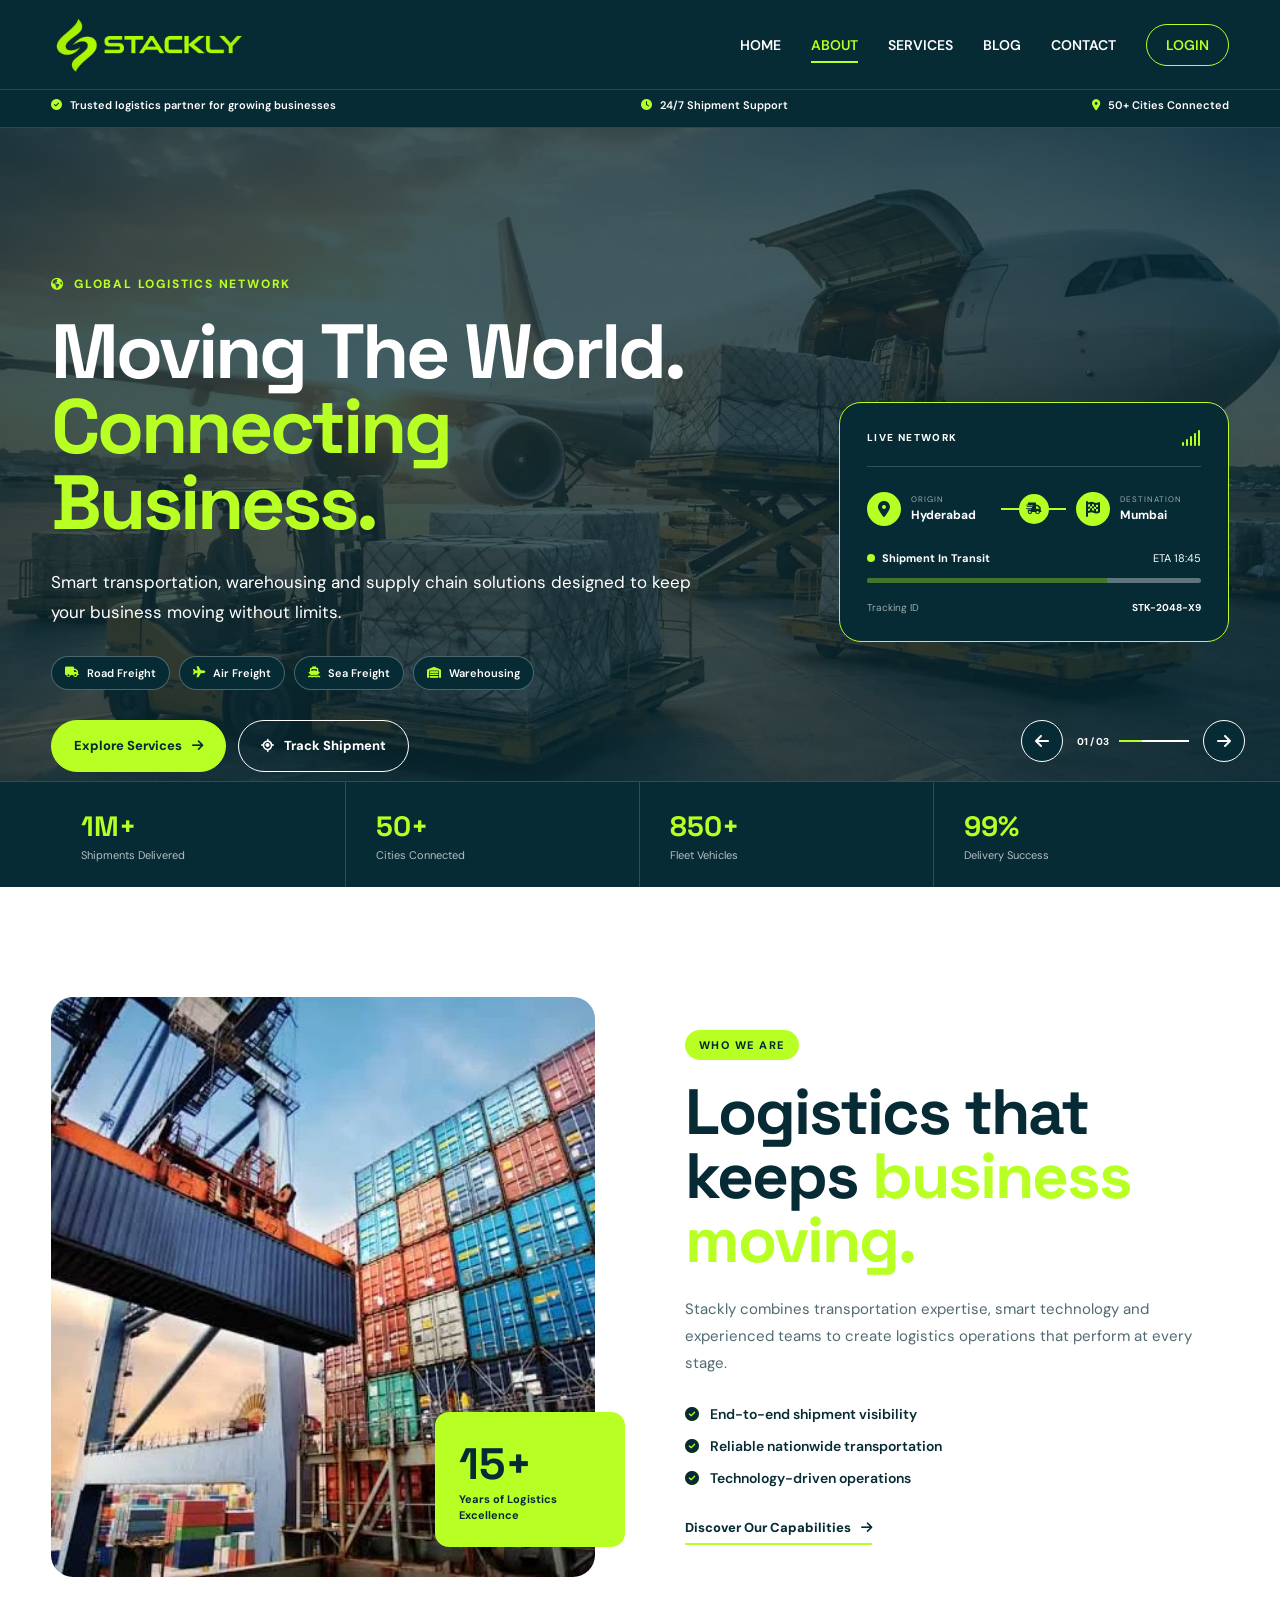
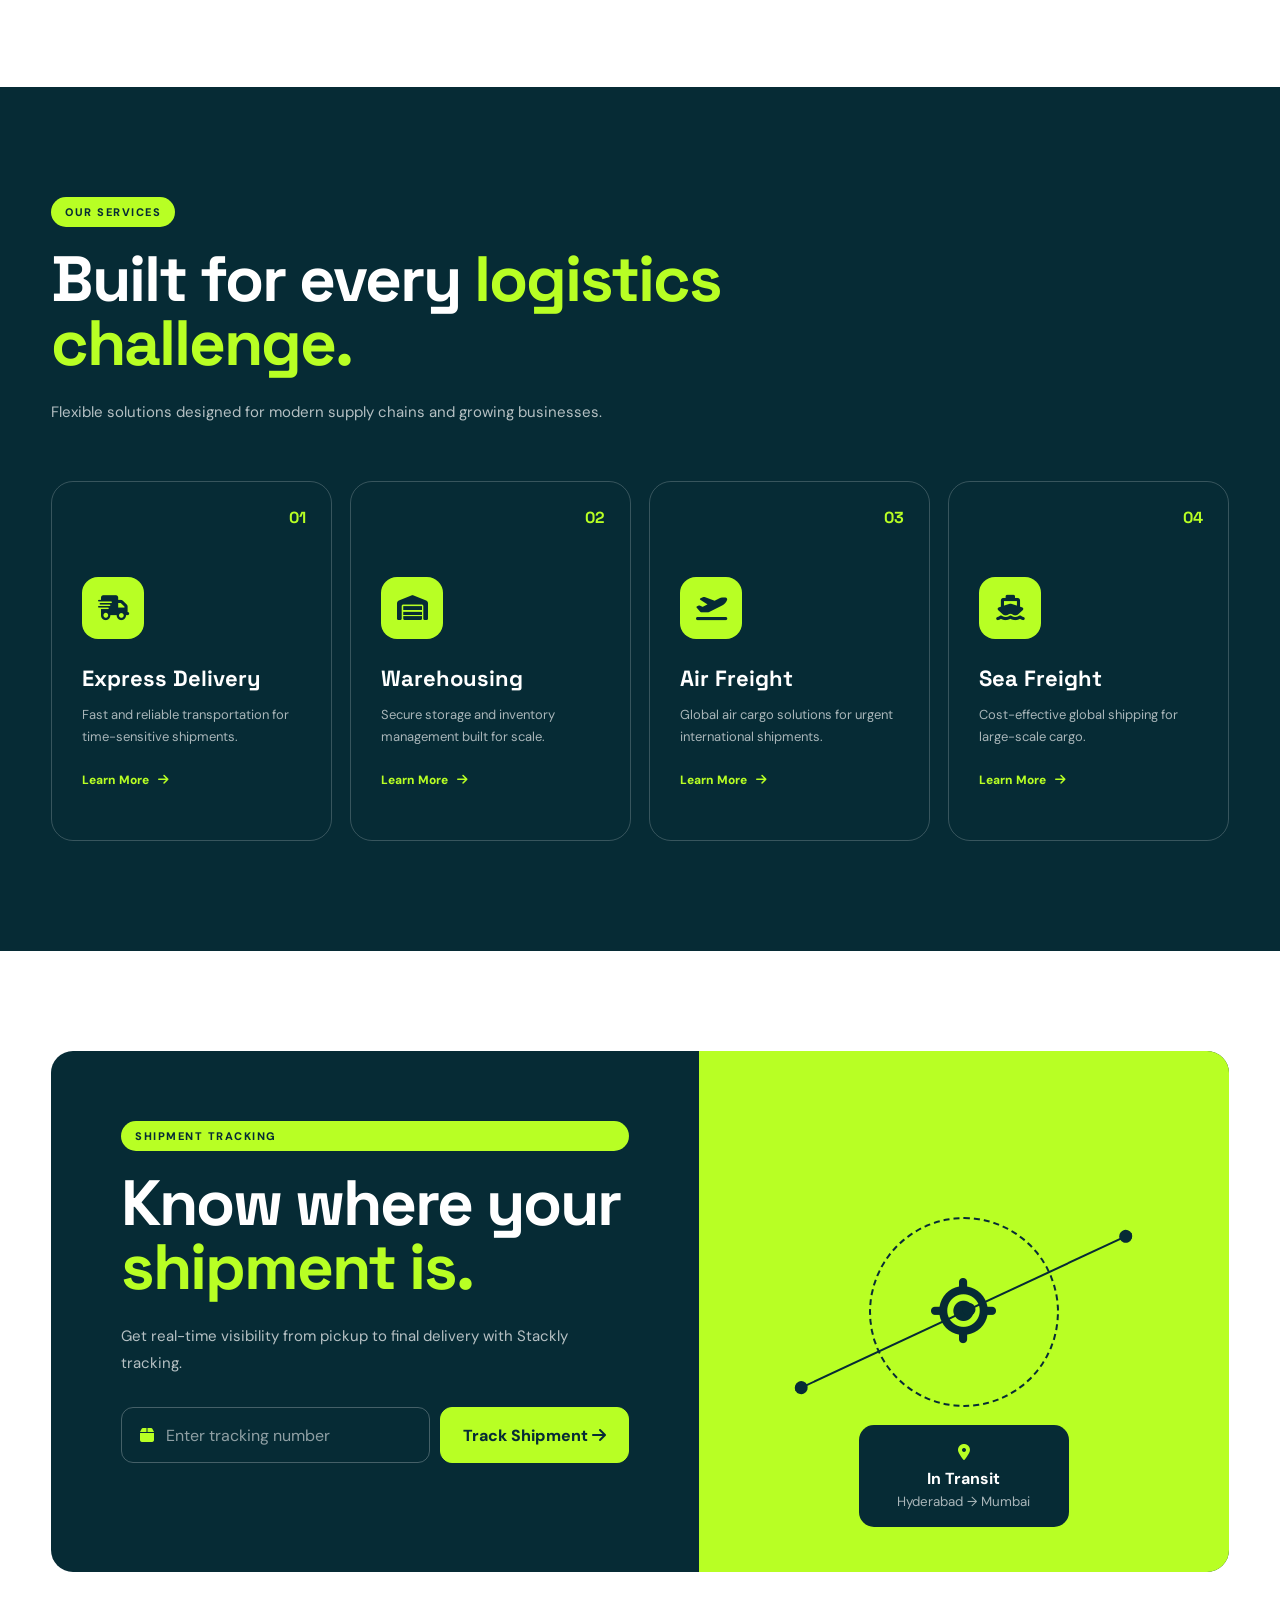
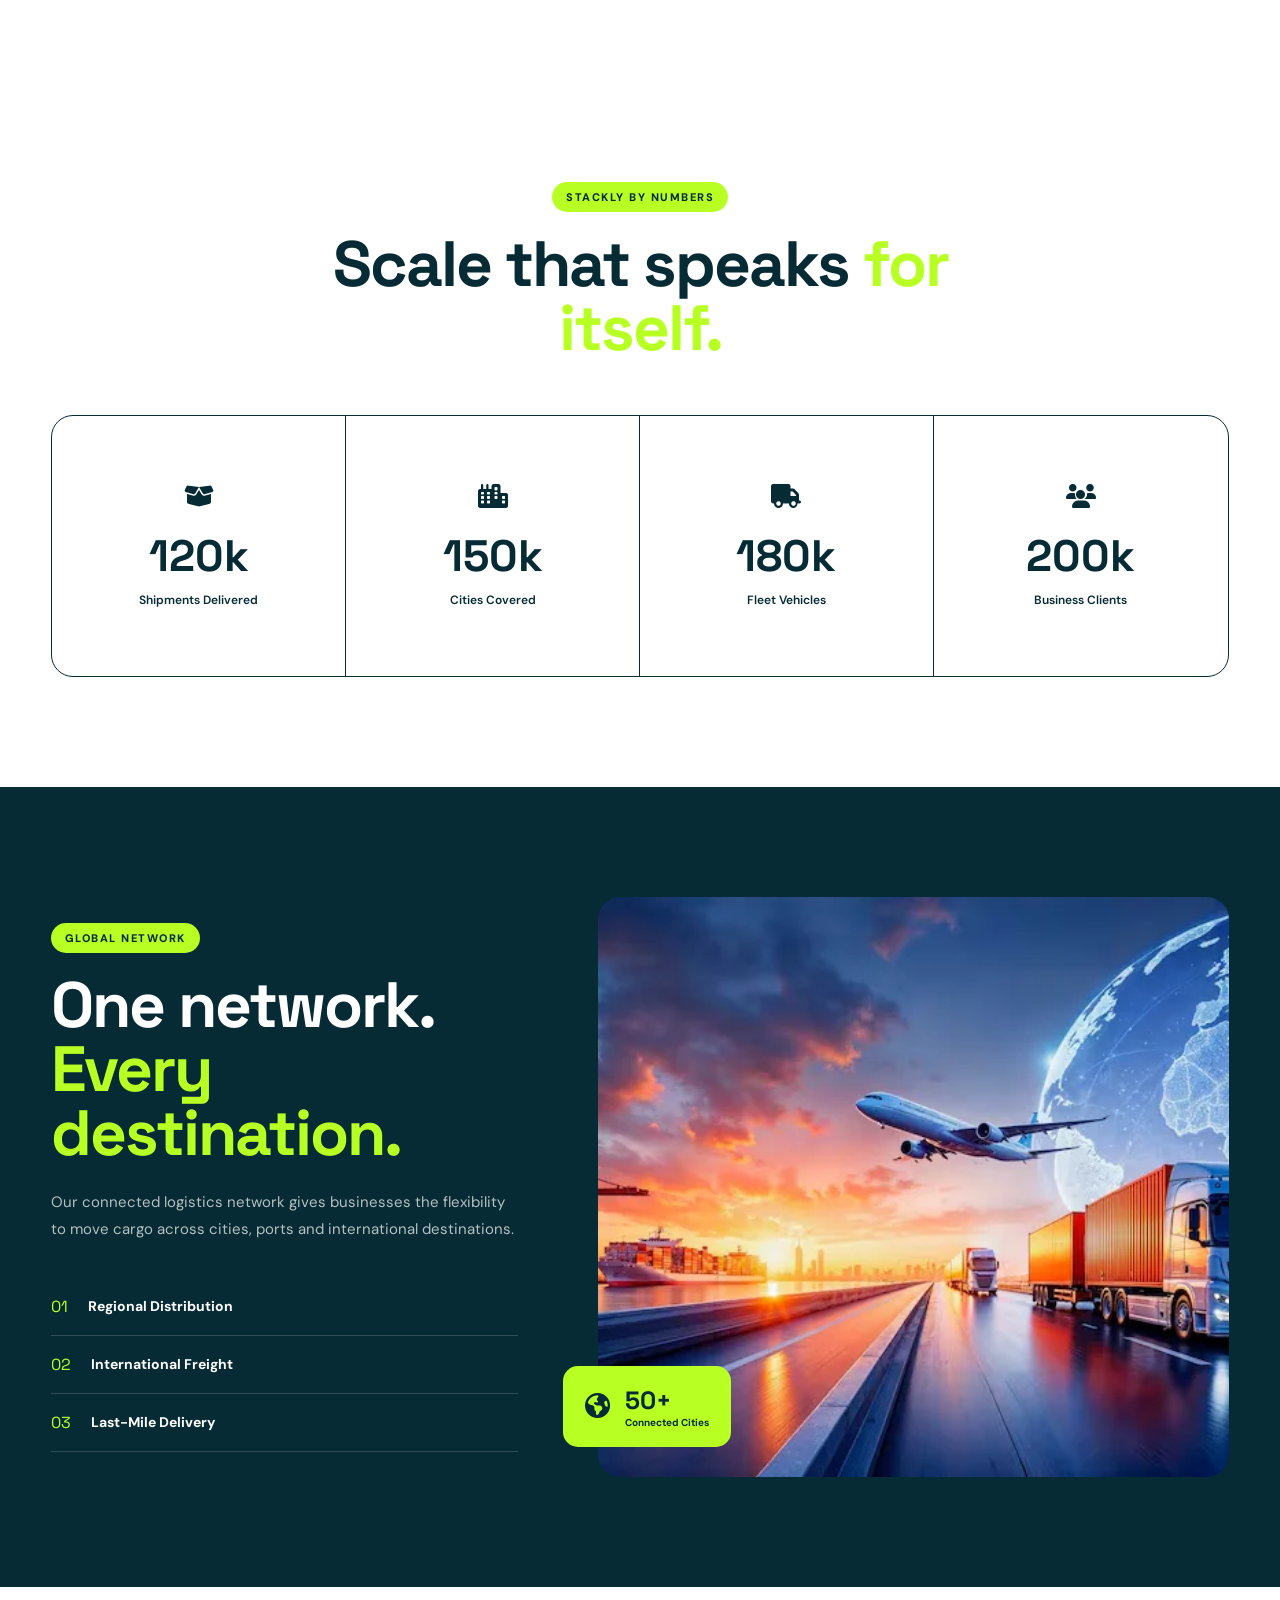
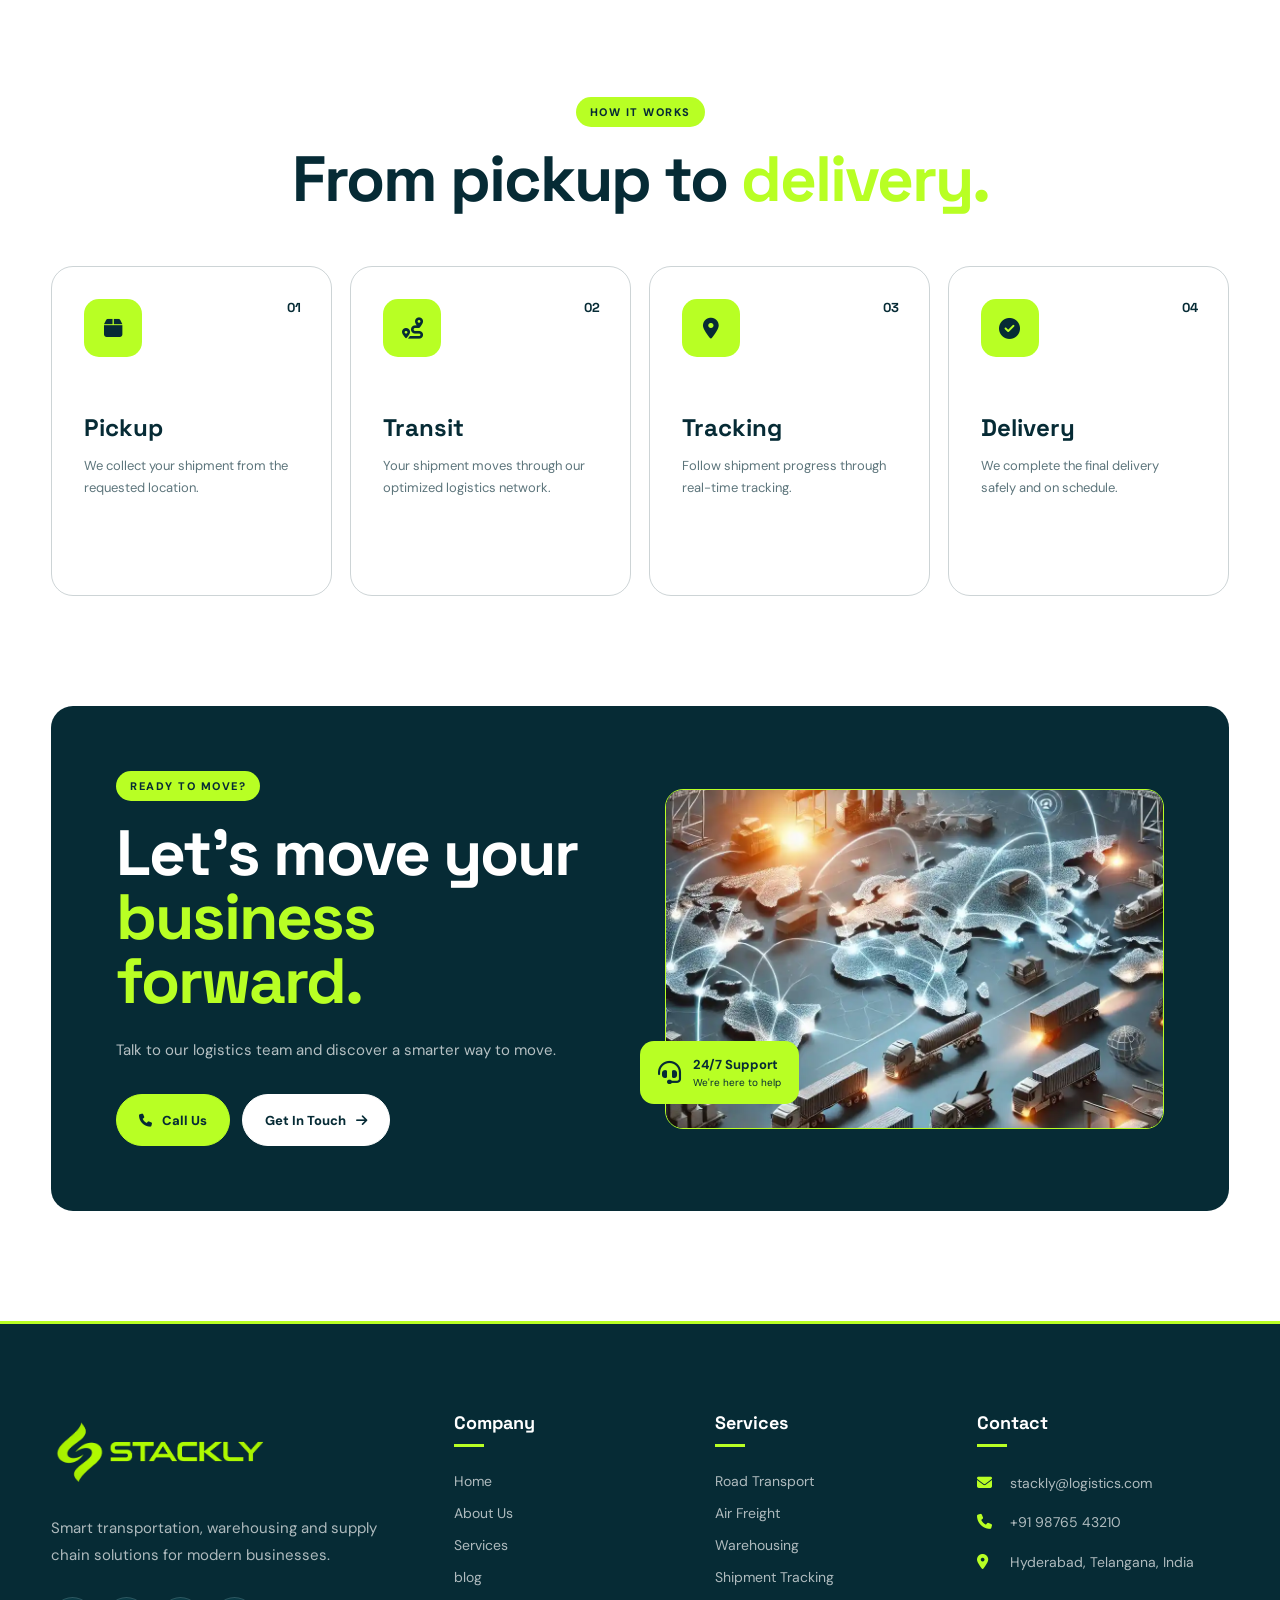
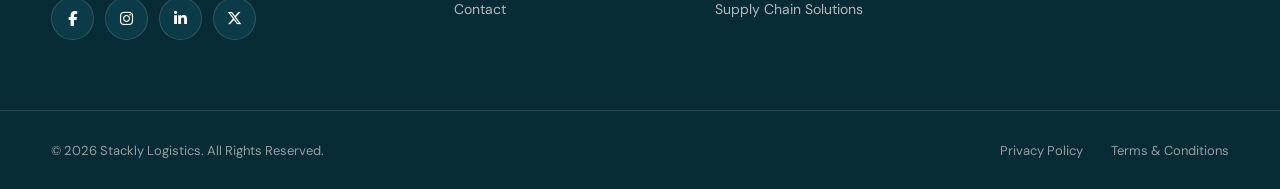
==== about.html @ 113d8905 "Add files via upload" ====
<!DOCTYPE html>

<html lang="en">

<head>
    <meta charset="UTF-8">
    <meta name="viewport" content="width=device-width, initial-scale=1.0">

<meta name="description"
    content="Stackly Logistics provides smart transportation, warehouse, shipment tracking and supply chain solutions.">

<meta name="keywords"
    content="logistics, transportation, freight, warehouse, shipment tracking, supply chain">

<meta name="author" content="Stackly Logistics">

<title>Stackly Logistics | Smart Logistics Solutions</title>

<!-- GOOGLE FONTS -->
<link rel="preconnect" href="https://fonts.googleapis.com">
<link rel="preconnect" href="https://fonts.gstatic.com" crossorigin>

<link
    href="https://fonts.googleapis.com/css2?family=DM+Sans:wght@400;500;600;700&family=Space+Grotesk:wght@400;500;600;700&display=swap"
    rel="stylesheet">

<!-- FONT AWESOME -->
<link
    rel="stylesheet"
    href="https://cdnjs.cloudflare.com/ajax/libs/font-awesome/6.5.2/css/all.min.css">

<!-- AOS -->
<link
    rel="stylesheet"
    href="https://unpkg.com/aos@2.3.1/dist/aos.css">

<!-- MAIN CSS -->
<link rel="stylesheet" href="css/about.css">


</head>

<body>


<!-- =====================================================
     PRELOADER
====================================================== -->

<div class="preloader" id="preloader">
    <div class="loader-box">
        <div class="loader-truck">
            <i class="fa-solid fa-truck-fast"></i>
        </div>

        <span>STACKLY</span>
    </div>
</div>


<!-- =====================================================
     HEADER
====================================================== -->

<header class="header" id="header">

    <div class="container header-inner">

     <a href="index.html" class="logo" aria-label="Stackly Logistics Home">
    <div class="logo-image">
        <img
            src="assets/image.webp"
            alt="Stackly Logistics Logo"
        >
    </div>
</a>



        <!-- DESKTOP NAV -->

        <nav class="desktop-nav" aria-label="Main navigation">

            <a href="index.html">HOME</a>

            <a href="about.html" class="active">ABOUT</a>

            <a href="services.html">SERVICES</a>

            <a href="blog.html">BLOG</a>

            <a href="contact.html">CONTACT</a>

            <a href="login.html" class="nav-login">
                LOGIN
            </a>

        </nav>


        <!-- MOBILE MENU BUTTON -->

        <button
            class="menu-button"
            id="menuButton"
            type="button"
            aria-label="Open navigation menu"
            aria-expanded="false">

            <i class="fa-solid fa-bars"></i>

        </button>

    </div>


    <!-- MOBILE NAV -->

    <nav
        class="mobile-nav"
        id="mobileNav"
        aria-label="Mobile navigation">

        <a href="index.html">HOME</a>

        <a href="about.html">ABOUT</a>

        <a href="services.html">SERVICES</a>


        <a href="blog.html">BLOG</a>

        <a href="contact.html">CONTACT</a>

        <a href="login.html">LOGIN</a>

    </nav>

</header>


<main>

    <!-- =====================================================
         SECTION 1 — HERO BANNER
    ====================================================== -->

    <section class="hero" id="home">

        <!-- TOP STRIP -->

        <div class="hero-top-strip">

            <div class="container hero-strip-inner">

                <span>
                    <i class="fa-solid fa-circle-check"></i>
                    Trusted logistics partner for growing businesses
                </span>

                <span>
                    <i class="fa-solid fa-clock"></i>
                    24/7 Shipment Support
                </span>

                <span>
                    <i class="fa-solid fa-location-dot"></i>
                    50+ Cities Connected
                </span>

            </div>

        </div>


        <!-- HERO SLIDER -->

        <div class="hero-slider" id="heroSlider">

            <!-- SLIDE 01 -->

            <article class="hero-slide active">

                <img
                    src="assets/image5.webp"
                    alt="Global logistics transportation">

                <div class="hero-overlay"></div>

                <div class="container hero-content">

                    <div class="hero-copy">

                        <span
                            class="hero-label"
                            data-aos="fade-down">

                            <i class="fa-solid fa-earth-americas"></i>
                            GLOBAL LOGISTICS NETWORK

                        </span>

                        <h1 data-aos="fade-up">

                            Moving The World.
                            <span>Connecting Business.</span>

                        </h1>

                        <p
                            data-aos="fade-up"
                            data-aos-delay="150">

                            Smart transportation, warehousing and
                            supply chain solutions designed to keep
                            your business moving without limits.

                        </p>


                        <div
                            class="hero-service-tags"
                            data-aos="fade-up"
                            data-aos-delay="200">

                            <span>
                                <i class="fa-solid fa-truck"></i>
                                Road Freight
                            </span>

                            <span>
                                <i class="fa-solid fa-plane"></i>
                                Air Freight
                            </span>

                            <span>
                                <i class="fa-solid fa-ship"></i>
                                Sea Freight
                            </span>

                            <span>
                                <i class="fa-solid fa-warehouse"></i>
                                Warehousing
                            </span>

                        </div>


                        <div
                            class="hero-buttons"
                            data-aos="fade-up"
                            data-aos-delay="250">

                            <a
                                href="404.html"
                                class="btn-primary">

                                Explore Services
                                <i class="fa-solid fa-arrow-right"></i>

                            </a>

                            <a
                                href="404.html"
                                class="btn-outline">

                                <i class="fa-solid fa-location-crosshairs"></i>
                                Track Shipment

                            </a>

                        </div>

                    </div>


                    <!-- LIVE NETWORK CARD -->

                    <div
                        class="hero-info-card"
                        data-aos="fade-left"
                        data-aos-delay="300">

                        <div class="hero-card-header">

                            <span>LIVE NETWORK</span>

                            <i class="fa-solid fa-signal"></i>

                        </div>


                        <div class="hero-route">

                            <div class="route-point">

                                <span class="route-icon">
                                    <i class="fa-solid fa-location-dot"></i>
                                </span>

                                <div>
                                    <small>ORIGIN</small>
                                    <strong>Hyderabad</strong>
                                </div>

                            </div>


                            <div class="route-line">
                                <i class="fa-solid fa-truck-fast"></i>
                            </div>


                            <div class="route-point">

                                <span class="route-icon">
                                    <i class="fa-solid fa-flag-checkered"></i>
                                </span>

                                <div>
                                    <small>DESTINATION</small>
                                    <strong>Mumbai</strong>
                                </div>

                            </div>

                        </div>


                        <div class="hero-card-status">

                            <div>
                                <span class="status-dot"></span>
                                <strong>Shipment In Transit</strong>
                            </div>

                            <span>ETA 18:45</span>

                        </div>


                        <div class="hero-progress">
                            <span></span>
                        </div>


                        <div class="hero-card-footer">

                            <span>Tracking ID</span>

                            <strong>STK-2048-X9</strong>

                        </div>

                    </div>

                </div>

            </article>


            <!-- SLIDE 02 -->

            <article class="hero-slide">

                <img
                    src="assets/image10.webp"
                    alt="Modern logistics warehouse">

                <div class="hero-overlay"></div>

                <div class="container hero-content">

                    <div class="hero-copy">

                        <span class="hero-label">

                            <i class="fa-solid fa-warehouse"></i>
                            SMART WAREHOUSING

                        </span>

                        <h1>

                            Store Smarter.
                            <span>Deliver Faster.</span>

                        </h1>

                        <p>

                            Modern warehouse operations with
                            intelligent inventory control,
                            secure storage and real-time visibility.

                        </p>


                        <div class="hero-service-tags">

                            <span>
                                <i class="fa-solid fa-boxes-stacked"></i>
                                Inventory
                            </span>

                            <span>
                                <i class="fa-solid fa-barcode"></i>
                                Scanning
                            </span>

                            <span>
                                <i class="fa-solid fa-chart-line"></i>
                                Analytics
                            </span>

                        </div>


                        <div class="hero-buttons">

                            <a
                                href="404.html"
                                class="btn-primary">

                                Our Solutions
                                <i class="fa-solid fa-arrow-right"></i>

                            </a>

                            <a
                                href="404.html"
                                class="btn-outline">

                                Talk To Our Team

                            </a>

                        </div>

                    </div>


                    <div class="hero-info-card warehouse-card">

                        <div class="hero-card-header">

                            <span>WAREHOUSE STATUS</span>

                            <i class="fa-solid fa-warehouse"></i>

                        </div>

                        <div class="warehouse-number">
                            92%
                        </div>

                        <p>
                            Storage capacity optimized
                        </p>


                        <div class="warehouse-stats">

                            <div>
                                <strong>24K+</strong>
                                <span>Packages</span>
                            </div>

                            <div>
                                <strong>99.8%</strong>
                                <span>Accuracy</span>
                            </div>

                        </div>

                    </div>

                </div>

            </article>


            <!-- SLIDE 03 -->

            <article class="hero-slide">

                <img
                    src="assets/image11.webp"
                    alt="Cargo transportation">

                <div class="hero-overlay"></div>

                <div class="container hero-content">

                    <div class="hero-copy">

                        <span class="hero-label">

                            <i class="fa-solid fa-truck-fast"></i>
                            FAST &amp; RELIABLE

                        </span>

                        <h1>

                            Every Shipment.
                            <span>Every Destination.</span>

                        </h1>

                        <p>

                            End-to-end transportation built around
                            speed, visibility and dependable delivery
                            for businesses of every size.

                        </p>


                        <div class="hero-service-tags">

                            <span>
                                <i class="fa-solid fa-bolt"></i>
                                Express
                            </span>

                            <span>
                                <i class="fa-solid fa-route"></i>
                                Live Tracking
                            </span>

                            <span>
                                <i class="fa-solid fa-shield-halved"></i>
                                Secure
                            </span>

                        </div>


                        <div class="hero-buttons">

                            <a
                                href="404.html"
                                class="btn-primary">

                                Start Shipping
                                <i class="fa-solid fa-arrow-right"></i>

                            </a>

                            <a
                                href="404.html"
                                class="btn-outline">

                                Track Package

                            </a>

                        </div>

                    </div>


                    <div class="hero-info-card delivery-card">

                        <div class="hero-card-header">

                            <span>DELIVERY PERFORMANCE</span>

                            <i class="fa-solid fa-chart-simple"></i>

                        </div>


                        <div class="delivery-score">

                            <strong>99.2%</strong>

                            <span>On-time delivery</span>

                        </div>


                        <div class="delivery-items">

                            <div>
                                <i class="fa-solid fa-circle-check"></i>
                                Express Delivery
                            </div>

                            <div>
                                <i class="fa-solid fa-circle-check"></i>
                                Live Shipment Tracking
                            </div>

                            <div>
                                <i class="fa-solid fa-circle-check"></i>
                                24/7 Customer Support
                            </div>

                        </div>

                    </div>

                </div>

            </article>

        </div>


        <!-- HERO BOTTOM STATS -->

        <div
            class="hero-bottom"
            data-aos="fade-up">

            <div class="container hero-bottom-inner">

                <div class="hero-stat">
                    <strong>1M+</strong>
                    <span>Shipments Delivered</span>
                </div>

                <div class="hero-stat">
                    <strong>50+</strong>
                    <span>Cities Connected</span>
                </div>

                <div class="hero-stat">
                    <strong>850+</strong>
                    <span>Fleet Vehicles</span>
                </div>

                <div class="hero-stat">
                    <strong>99%</strong>
                    <span>Delivery Success</span>
                </div>

            </div>

        </div>


        <!-- SLIDER CONTROLS -->

        <div class="hero-controls">

            <button
                id="prevSlide"
                type="button"
                title="Previous slide"
                aria-label="Previous slide">

                <i class="fa-solid fa-arrow-left"></i>

            </button>


            <div class="hero-slide-counter">

                <span id="slideNumber">
                    01 / 03
                </span>

                <div class="slide-counter-line">
                    <span id="slideProgress"></span>
                </div>

            </div>


            <button
                id="nextSlide"
                type="button"
                title="Next slide"
                aria-label="Next slide">

                <i class="fa-solid fa-arrow-right"></i>

            </button>

        </div>

    </section>


    <!-- =====================================================
         SECTION 2 — ABOUT
    ====================================================== -->

    <section
        class="about-section section-padding"
        id="about">

        <div class="container about-grid">

            <div
                class="about-image"
                data-aos="fade-right">

                <img
                    src="assets/image8.webp"
                    alt="Stackly logistics operation">

                <div class="experience-box">

                    <strong>15+</strong>

                    <span>
                        Years of Logistics Excellence
                    </span>

                </div>

            </div>


            <div
                class="about-content"
                data-aos="fade-left">

                <span class="section-tag">
                    WHO WE ARE
                </span>

                <h2>
                    Logistics that keeps
                    <span>business moving.</span>
                </h2>

                <p>

                    Stackly combines transportation expertise,
                    smart technology and experienced teams to
                    create logistics operations that perform
                    at every stage.

                </p>


                <div class="about-points">

                    <div>
                        <i class="fa-solid fa-circle-check"></i>
                        <span>End-to-end shipment visibility</span>
                    </div>

                    <div>
                        <i class="fa-solid fa-circle-check"></i>
                        <span>Reliable nationwide transportation</span>
                    </div>

                    <div>
                        <i class="fa-solid fa-circle-check"></i>
                        <span>Technology-driven operations</span>
                    </div>

                </div>


                <a
                    href="404.html"
                    class="text-link">

                    Discover Our Capabilities
                    <i class="fa-solid fa-arrow-right"></i>

                </a>

            </div>

        </div>

    </section>


    <!-- =====================================================
         SECTION 3 — SERVICES
    ====================================================== -->

    <section
        class="services-section section-padding"
        id="services">

        <div class="container">

            <div
                class="section-heading"
                data-aos="fade-up">

                <span class="section-tag">
                    OUR SERVICES
                </span>

                <h2>
                    Built for every
                    <span>logistics challenge.</span>
                </h2>

                <p>
                    Flexible solutions designed for modern
                    supply chains and growing businesses.
                </p>

            </div>


            <div class="services-grid">

                <article
                    class="service-card"
                    data-aos="fade-up">

                    <div class="service-number">01</div>

                    <div class="service-icon">
                        <i class="fa-solid fa-truck-fast"></i>
                    </div>

                    <h3>Express Delivery</h3>

                    <p>
                        Fast and reliable transportation
                        for time-sensitive shipments.
                    </p>

                    <a href="#">
                        Learn More
                        <i class="fa-solid fa-arrow-right"></i>
                    </a>

                </article>


                <article
                    class="service-card"
                    data-aos="fade-up"
                    data-aos-delay="100">

                    <div class="service-number">02</div>

                    <div class="service-icon">
                        <i class="fa-solid fa-warehouse"></i>
                    </div>

                    <h3>Warehousing</h3>

                    <p>
                        Secure storage and inventory
                        management built for scale.
                    </p>

                    <a href="404.html">
                        Learn More
                        <i class="fa-solid fa-arrow-right"></i>
                    </a>

                </article>


                <article
                    class="service-card"
                    data-aos="fade-up"
                    data-aos-delay="200">

                    <div class="service-number">03</div>

                    <div class="service-icon">
                        <i class="fa-solid fa-plane-departure"></i>
                    </div>

                    <h3>Air Freight</h3>

                    <p>
                        Global air cargo solutions for
                        urgent international shipments.
                    </p>

                    <a href="404.html">
                        Learn More
                        <i class="fa-solid fa-arrow-right"></i>
                    </a>

                </article>


                <article
                    class="service-card"
                    data-aos="fade-up"
                    data-aos-delay="300">

                    <div class="service-number">04</div>

                    <div class="service-icon">
                        <i class="fa-solid fa-ship"></i>
                    </div>

                    <h3>Sea Freight</h3>

                    <p>
                        Cost-effective global shipping
                        for large-scale cargo.
                    </p>

                    <a href="404.html">
                        Learn More
                        <i class="fa-solid fa-arrow-right"></i>
                    </a>

                </article>

            </div>

        </div>

    </section>


    <!-- =====================================================
         SECTION 4 — TRACKING
    ====================================================== -->

    <section
        class="tracking-section"
        id="tracking">

        <div class="container">

            <div
                class="tracking-wrapper"
                data-aos="zoom-in">

                <div class="tracking-content">

                    <span class="section-tag">
                        SHIPMENT TRACKING
                    </span>

                    <h2>
                        Know where your
                        <span>shipment is.</span>
                    </h2>

                    <p>
                        Get real-time visibility from pickup
                        to final delivery with Stackly tracking.
                    </p>


                    <form
                        id="trackingForm"
                        class="tracking-form">

                        <div class="tracking-input">

                            <i class="fa-solid fa-box"></i>

                            <input
                                type="text"
                                id="trackingNumber"
                                name="trackingNumber"
                                placeholder="Enter tracking number"
                                autocomplete="off"
                                required>

                        </div>


                        <button type="submit">

                            Track Shipment
                            <i class="fa-solid fa-arrow-right"></i>

                        </button>

                    </form>


                    <div
                        id="trackingMessage"
                        class="tracking-message"
                        aria-live="polite">
                    </div>

                </div>


                <div class="tracking-visual">

                    <div class="tracking-circle">
                        <i class="fa-solid fa-location-crosshairs"></i>
                    </div>

                    <div class="tracking-route">

                        <span></span>
                        <span></span>
                        <span></span>

                    </div>


                    <div class="tracking-location">

                        <i class="fa-solid fa-location-dot"></i>

                        <strong>In Transit</strong>

                        <small>
                            Hyderabad → Mumbai
                        </small>

                    </div>

                </div>

            </div>

        </div>

    </section>


    <!-- =====================================================
         SECTION 5 — NUMBERS
    ====================================================== -->

    <section class="numbers-section section-padding">

        <div class="container">

            <div
                class="numbers-heading"
                data-aos="fade-up">

                <span class="section-tag">
                    STACKLY BY NUMBERS
                </span>

                <h2>
                    Scale that speaks
                    <span>for itself.</span>
                </h2>

            </div>


            <div class="numbers-grid">

                <div
                    class="number-card"
                    data-aos="fade-up">

                    <i class="fa-solid fa-box-open"></i>

                    <strong
                        class="counter"
                        data-target="1000000">
                        120k
                    </strong>

                    <span>
                        Shipments Delivered
                    </span>

                </div>


                <div
                    class="number-card"
                    data-aos="fade-up"
                    data-aos-delay="100">

                    <i class="fa-solid fa-city"></i>

                    <strong
                        class="counter"
                        data-target="50">
                        150k
                    </strong>

                    <span>
                        Cities Covered
                    </span>

                </div>


                <div
                    class="number-card"
                    data-aos="fade-up"
                    data-aos-delay="200">

                    <i class="fa-solid fa-truck"></i>

                    <strong
                        class="counter"
                        data-target="850">
                        180k
                    </strong>

                    <span>
                        Fleet Vehicles
                    </span>

                </div>


                <div
                    class="number-card"
                    data-aos="fade-up"
                    data-aos-delay="300">

                    <i class="fa-solid fa-users"></i>

                    <strong
                        class="counter"
                        data-target="2500">
                        200k
                    </strong>

                    <span>
                        Business Clients
                    </span>

                </div>

            </div>

        </div>

    </section>


    <!-- =====================================================
         SECTION 6 — GLOBAL NETWORK
    ====================================================== -->

    <section class="network-section section-padding">

        <div class="container network-grid">

            <div
                class="network-content"
                data-aos="fade-right">

                <span class="section-tag">
                    GLOBAL NETWORK
                </span>

                <h2>
                    One network.
                    <span>Every destination.</span>
                </h2>

                <p>
                    Our connected logistics network gives
                    businesses the flexibility to move cargo
                    across cities, ports and international
                    destinations.
                </p>


                <div class="network-list">

                    <div>
                        <span>01</span>
                        <strong>Regional Distribution</strong>
                    </div>

                    <div>
                        <span>02</span>
                        <strong>International Freight</strong>
                    </div>

                    <div>
                        <span>03</span>
                        <strong>Last-Mile Delivery</strong>
                    </div>

                </div>

            </div>


            <div
                class="network-image"
                data-aos="fade-left">

                <img
                    src="assets/image18.webp"
                    alt="Global logistics network">

                <div class="network-badge">

                    <i class="fa-solid fa-earth-americas"></i>

                    <div>
                        <strong>50+</strong>

                        <span>
                            Connected Cities
                        </span>
                    </div>

                </div>

            </div>

        </div>

    </section>


    <!-- =====================================================
         SECTION 7 — PROCESS
    ====================================================== -->

    <section class="process-section section-padding">

        <div class="container">

            <div
                class="section-heading"
                data-aos="fade-up">

                <span class="section-tag">
                    HOW IT WORKS
                </span>

                <h2>
                    From pickup to
                    <span>delivery.</span>
                </h2>

            </div>


            <div class="process-grid">

                <div
                    class="process-card"
                    data-aos="fade-up">

                    <div class="process-icon">
                        <i class="fa-solid fa-box"></i>
                    </div>

                    <span>01</span>

                    <h3>Pickup</h3>

                    <p>
                        We collect your shipment
                        from the requested location.
                    </p>

                </div>


                <div
                    class="process-card"
                    data-aos="fade-up"
                    data-aos-delay="100">

                    <div class="process-icon">
                        <i class="fa-solid fa-route"></i>
                    </div>

                    <span>02</span>

                    <h3>Transit</h3>

                    <p>
                        Your shipment moves through
                        our optimized logistics network.
                    </p>

                </div>


                <div
                    class="process-card"
                    data-aos="fade-up"
                    data-aos-delay="200">

                    <div class="process-icon">
                        <i class="fa-solid fa-location-dot"></i>
                    </div>

                    <span>03</span>

                    <h3>Tracking</h3>

                    <p>
                        Follow shipment progress through
                        real-time tracking.
                    </p>

                </div>


                <div
                    class="process-card"
                    data-aos="fade-up"
                    data-aos-delay="300">

                    <div class="process-icon">
                        <i class="fa-solid fa-circle-check"></i>
                    </div>

                    <span>04</span>

                    <h3>Delivery</h3>

                    <p>
                        We complete the final delivery
                        safely and on schedule.
                    </p>

                </div>

            </div>

        </div>

    </section>


    <!-- =====================================================
         SECTION 8 — CONTACT / CTA BANNER
    ====================================================== -->

    <section
        class="cta-section"
        id="contact">

        <div class="container">

            <div
                class="cta-banner"
                data-aos="zoom-in">

                <div class="cta-text">

                    <span class="section-tag">
                        READY TO MOVE?
                    </span>

                    <h2>
                        Let's move your
                        <span>business forward.</span>
                    </h2>

                    <p>
                        Talk to our logistics team and
                        discover a smarter way to move.
                    </p>


                    <div class="cta-buttons">

                        <a
                            href="tel:+919876543210"
                            class="btn-primary">

                            <i class="fa-solid fa-phone"></i>
                            Call Us

                        </a>


                        <a
                            href="mailto:info@stacklylogistics.com"
                            class="btn-white">

                            Get In Touch
                            <i class="fa-solid fa-arrow-right"></i>

                        </a>

                    </div>

                </div>


                <div class="cta-image">

                    <img
                        src="assets/image14.webp"
                        alt="Stackly logistics dashboard">

                    <div class="cta-floating">

                        <i class="fa-solid fa-headset"></i>

                        <div>

                            <strong>24/7 Support</strong>

                            <span>
                                We're here to help
                            </span>

                        </div>

                    </div>

                </div>

            </div>

        </div>

    </section>


<!-- =========================================================
     FOOTER
========================================================= -->

<footer class="footer">

    <div class="container footer-grid">

        <!-- BRAND -->
        <div class="footer-brand">

            <a href="index.html"
               class="footer-logo"
               aria-label="Stackly Logistics Home">

                <div class="footer-logo-image">
                    <img
                        src="assets/image.webp"
                        alt="Stackly Logistics Logo">
                </div>

            </a>

            <p class="footer-description">
                Smart transportation, warehousing and supply
                chain solutions for modern businesses.
            </p>

            <!-- SOCIAL LINKS -->
            <div class="social-links">

                <a href="404.html"
                   aria-label="Facebook"
                   title="Facebook">
                    <i class="fa-brands fa-facebook-f"></i>
                </a>

                <a href="404.html"
                   aria-label="Instagram"
                   title="Instagram">
                    <i class="fa-brands fa-instagram"></i>
                </a>

                <a href="404.html"
                   aria-label="LinkedIn"
                   title="LinkedIn">
                    <i class="fa-brands fa-linkedin-in"></i>
                </a>

                <a href="404.html"
                   aria-label="X"
                   title="X">
                    <i class="fa-brands fa-x-twitter"></i>
                </a>

            </div>

        </div>


        <!-- COMPANY -->
        <div class="footer-column">

            <h3>Company</h3>
            <a href="index.html">Home</a>

            <a href="about.html">About Us</a>

            <a href="services.html">Services</a>

            <a href="blog.html">blog</a>

            <a href="contact.html">Contact</a>

        </div>


        <!-- SERVICES -->
        <div class="footer-column">

            <h3>Services</h3>

            <a href="404.html">Road Transport</a>

            <a href="404.html">Air Freight</a>

            <a href="404.html">Warehousing</a>

            <a href="404.html">Shipment Tracking</a>
            <a href="404.html">Supply Chain Solutions</a>

        </div>


        <!-- CONTACT -->
        <div class="footer-column footer-contact">

            <h3>Contact</h3>

            <p>
                <i class="fa-solid fa-envelope"></i>
                <span>stackly@logistics.com</span>
            </p>

            <p>
                <i class="fa-solid fa-phone"></i>
                <span>+91 98765 43210</span>
            </p>

            <p>
                <i class="fa-solid fa-location-dot"></i>
                <span>Hyderabad, Telangana, India</span>
            </p>

        </div>

    </div>


    <!-- FOOTER BOTTOM -->

    <div class="footer-bottom">

        <div class="container footer-bottom-inner">

            <p>
                © 2026 Stackly Logistics.
                All Rights Reserved.
            </p>

            <div class="footer-legal">

                <a href="404.html">
                    Privacy Policy
                </a>

                <a href="404.html">
                    Terms &amp; Conditions
                </a>

            </div>

        </div>

    </div>

</footer>


<!-- =========================================================
     BACK TO TOP
========================================================= -->

<button
    class="back-to-top"
    id="backToTop"
    type="button"
    aria-label="Back to top"
    title="Back to top">

    <i class="fa-solid fa-arrow-up"></i>

</button>


</main>


<!-- AOS JS -->
<script src="https://unpkg.com/aos@2.3.1/dist/aos.js"></script>

<!-- MAIN JS -->
<script src="js/script.js"></script>


</body>

</html>
---- css/about.css ----
/* =========================================================
STACKLY LOGISTICS
MAIN ABOUT / INDEX CSS
COLORS: DARK + LIME + WHITE ONLY
========================================================= */

:root {
--dark: #062B35;
--lime: #B8FF24;
--white: #FFFFFF;


--container: 1240px;
--radius: 22px;
--radius-small: 14px;

--transition: .35s ease;
--shadow: 0 20px 60px rgba(6, 43, 53, .14);


}

* {
  margin: 0;
  padding: 0;
  box-sizing: border-box;
  }

html {
scroll-behavior: smooth;
scroll-padding-top: 82px;
}

body {
font-family: "DM Sans", sans-serif;
background: var(--white);
color: var(--dark);
overflow-x: hidden;
}

body.menu-open {
overflow: hidden;
}

img {
display: block;
width: 100%;
}

a {
color: inherit;
text-decoration: none;
}

button,
input {
font: inherit;
}

button {
cursor: pointer;
}

.container {
width: min(100% - 40px, var(--container));
margin-inline: auto;
}

.section-padding {
padding: 110px 0;
}

.section-tag {
display: inline-flex;
align-items: center;
gap: 8px;
color: var(--dark);
background: var(--lime);
padding: 8px 14px;
border-radius: 50px;
font-size: 11px;
font-weight: 800;
letter-spacing: 1.5px;
}

/* =========================================================
PRELOADER
========================================================= */

.preloader {
position: fixed;
inset: 0;
z-index: 9999;
background: var(--dark);
display: grid;
place-items: center;
transition: opacity .5s ease, visibility .5s ease;
}

.preloader.hide {
opacity: 0;
visibility: hidden;
}

.loader-box {
display: flex;
flex-direction: column;
align-items: center;
gap: 18px;
color: var(--white);
font-family: "Space Grotesk", sans-serif;
font-weight: 700;
letter-spacing: 4px;
}

.loader-truck {
width: 76px;
height: 76px;
border: 2px solid var(--lime);
border-radius: 50%;
display: grid;
place-items: center;
color: var(--lime);
font-size: 30px;
animation: loaderMove 1.1s infinite alternate;
}

@keyframes loaderMove {
from {
transform: translateX(-12px) rotate(-3deg);
}

to {
    transform: translateX(12px) rotate(3deg);
}


}

/* =========================================================
HEADER
========================================================= */

.header {
position: fixed;
top: 0;
left: 0;
width: 100%;
height: 82px;
z-index: 1000;
background: var(--dark);
border-bottom: 1px solid rgba(255,255,255,.14);
}

.header-inner {
height: 82px;
display: flex;
align-items: center;
justify-content: space-between;
}

/* =========================
   LARGE STACKLY LOGO
========================= */

.logo {
    display: inline-flex;
    align-items: center;
    text-decoration: none;
    flex-shrink: 0;
}

.logo-image {
    width: 220px;
    height: 75px;
    display: flex;
    align-items: center;
    justify-content: flex-start;
    overflow: visible;
}

.logo-image img {
    width: 210px;
    height: auto;
    max-height: 70px;
    display: block;
    object-fit: contain;
    object-position: left center;
}


/* =========================
   HEADER
========================= */

header {
    min-height: 90px;
}

.header-inner {
    min-height: 90px;
    display: flex;
    align-items: center;
    justify-content: space-between;
}


/* =========================
   TABLET
========================= */

@media (max-width: 900px) {

    .logo-image {
        width: 190px;
        height: 68px;
    }

    .logo-image img {
        width: 180px;
        max-height: 64px;
    }
}


/* =========================
   MOBILE
========================= */

@media (max-width: 576px) {

    .logo-image {
        width: 165px;
        height: 60px;
    }

    .logo-image img {
        width: 155px;
        max-height: 56px;
    }
}



.desktop-nav {
display: flex;
align-items: center;
gap: 30px;
}

.desktop-nav a {
position: relative;
color: var(--white);
font-size: 14px;
font-weight: 600;
transition: var(--transition);
}

.desktop-nav a:not(.nav-login)::after {
content: "";
position: absolute;
left: 0;
bottom: -9px;
width: 0;
height: 2px;
background: var(--lime);
transition: var(--transition);
}

.desktop-nav a:hover,
.desktop-nav a.active {
color: var(--lime);
}

.desktop-nav a:hover::after,
.desktop-nav a.active::after {
width: 100%;
}

.nav-login {
padding: 11px 19px;
border: 1px solid var(--lime);
border-radius: 50px;
color: var(--lime) !important;
}

.nav-login:hover {
background: var(--lime);
color: var(--dark) !important;
}

.menu-button {
display: none;
width: 44px;
height: 44px;
border: 1px solid var(--white);
background: transparent;
color: var(--white);
border-radius: 10px;
}

.mobile-nav {
display: none;
}

/* =========================================================
HERO
========================================================= */

.hero {
position: relative;
min-height: 850px;
background: var(--dark);
overflow: hidden;
color: var(--white);
padding-top: 82px;
}

.hero-top-strip {
position: absolute;
top: 82px;
left: 0;
width: 100%;
z-index: 10;
background: var(--dark);
border-bottom: 1px solid rgba(255,255,255,.14);
}

.hero-strip-inner {
min-height: 45px;
display: flex;
justify-content: space-between;
align-items: center;
gap: 20px;
}

.hero-strip-inner span {
font-size: 11px;
font-weight: 600;
color: var(--white);
}

.hero-strip-inner i {
color: var(--lime);
margin-right: 5px;
}

.hero-slider {
position: relative;
min-height: 805px;
}

.hero-slide {
position: absolute;
inset: 0;
min-height: 805px;
opacity: 0;
visibility: hidden;
transform: scale(1.03);
transition:
opacity .8s ease,
visibility .8s ease,
transform 1.2s ease;
}

.hero-slide.active {
opacity: 1;
visibility: visible;
transform: scale(1);
}

.hero-slide > img {
position: absolute;
inset: 0;
width: 100%;
height: 100%;
object-fit: cover;
}

.hero-overlay {
position: absolute;
inset: 0;
background: var(--dark);
opacity: .76;
}

.hero-content {
position: relative;
z-index: 3;
min-height: 805px;
padding-top: 190px;
padding-bottom: 180px;
display: grid;
grid-template-columns: minmax(0, 1.25fr) 390px;
align-items: center;
gap: 70px;
}

.hero-copy {
max-width: 780px;
}

.hero-label {
display: inline-flex;
align-items: center;
gap: 9px;
color: var(--lime);
font-size: 12px;
font-weight: 800;
letter-spacing: 1.8px;
margin-bottom: 22px;
}

.hero-copy h1 {
font-family: "Space Grotesk", sans-serif;
font-size: clamp(48px, 6vw, 82px);
line-height: .98;
letter-spacing: -3px;
max-width: 850px;
}

.hero-copy h1 span,
.about-content h2 span,
.section-heading h2 span,
.numbers-heading h2 span,
.network-content h2 span,
.process-section h2 span,
.tracking-content h2 span,
.cta-text h2 span {
color: var(--lime);
}

.hero-copy p {
max-width: 650px;
margin-top: 27px;
color: var(--white);
font-size: 17px;
line-height: 1.8;
}

.hero-service-tags {
display: flex;
flex-wrap: wrap;
gap: 9px;
margin-top: 28px;
}

.hero-service-tags span {
display: inline-flex;
align-items: center;
gap: 8px;
border: 1px solid rgba(255,255,255,.28);
background: var(--dark);
color: var(--white);
padding: 9px 13px;
border-radius: 50px;
font-size: 11px;
font-weight: 600;
}

.hero-service-tags i {
color: var(--lime);
}

.hero-buttons {
display: flex;
align-items: center;
flex-wrap: wrap;
gap: 12px;
margin-top: 30px;
}

.btn-primary,
.btn-outline,
.btn-white {
display: inline-flex;
align-items: center;
justify-content: center;
gap: 10px;
min-height: 52px;
padding: 0 22px;
border-radius: 50px;
font-size: 13px;
font-weight: 800;
transition: var(--transition);
}

.btn-primary {
background: var(--lime);
color: var(--dark);
border: 1px solid var(--lime);
}

.btn-primary:hover {
background: var(--white);
border-color: var(--white);
transform: translateY(-3px);
}

.btn-outline {
border: 1px solid var(--white);
color: var(--white);
background: transparent;
}

.btn-outline:hover {
background: var(--white);
color: var(--dark);
transform: translateY(-3px);
}

/* HERO INFO CARD */

.hero-info-card {
width: 100%;
background: var(--dark);
border: 1px solid var(--lime);
border-radius: var(--radius);
padding: 27px;
box-shadow: var(--shadow);
}

.hero-card-header {
display: flex;
align-items: center;
justify-content: space-between;
padding-bottom: 20px;
border-bottom: 1px solid rgba(255,255,255,.18);
}

.hero-card-header span {
font-size: 10px;
font-weight: 800;
letter-spacing: 1.4px;
}

.hero-card-header i {
color: var(--lime);
}

.hero-route {
display: grid;
grid-template-columns: 1fr 65px 1fr;
align-items: center;
gap: 10px;
padding: 25px 0;
}

.route-point {
display: flex;
align-items: center;
gap: 10px;
}

.route-icon {
width: 34px;
height: 34px;
border-radius: 50%;
background: var(--lime);
color: var(--dark);
display: grid;
place-items: center;
flex-shrink: 0;
}

.route-point small {
display: block;
color: var(--white);
opacity: .6;
font-size: 8px;
letter-spacing: 1px;
}

.route-point strong {
display: block;
font-size: 12px;
margin-top: 3px;
}

.route-line {
height: 2px;
position: relative;
background: var(--lime);
}

.route-line i {
position: absolute;
left: 50%;
top: 50%;
transform: translate(-50%, -50%);
width: 30px;
height: 30px;
display: grid;
place-items: center;
background: var(--lime);
color: var(--dark);
border-radius: 50%;
font-size: 12px;
}

.hero-card-status {
display: flex;
align-items: center;
justify-content: space-between;
font-size: 11px;
margin-bottom: 13px;
}

.hero-card-status > div {
display: flex;
align-items: center;
gap: 7px;
}

.status-dot {
width: 8px;
height: 8px;
background: var(--lime);
border-radius: 50%;
animation: pulse 1.5s infinite;
}

@keyframes pulse {
50% {
opacity: .3;
transform: scale(.7);
}
}

.hero-progress {
width: 100%;
height: 5px;
background: var(--white);
border-radius: 50px;
overflow: hidden;
opacity: .35;
}

.hero-progress span {
display: block;
width: 72%;
height: 100%;
background: var(--lime);
}

.hero-card-footer {
display: flex;
justify-content: space-between;
margin-top: 18px;
font-size: 10px;
}

.hero-card-footer span {
opacity: .6;
}

/* WAREHOUSE CARD */

.warehouse-number {
font-family: "Space Grotesk", sans-serif;
color: var(--lime);
font-size: 70px;
font-weight: 700;
margin-top: 30px;
}

.warehouse-card p {
color: var(--white);
opacity: .75;
}

.warehouse-stats {
display: grid;
grid-template-columns: 1fr 1fr;
gap: 12px;
margin-top: 35px;
}

.warehouse-stats div {
padding: 16px;
border: 1px solid rgba(255,255,255,.18);
border-radius: 14px;
}

.warehouse-stats strong,
.warehouse-stats span {
display: block;
}

.warehouse-stats strong {
color: var(--lime);
font-size: 21px;
}

.warehouse-stats span {
margin-top: 4px;
font-size: 10px;
opacity: .7;
}

/* DELIVERY CARD */

.delivery-score {
padding: 32px 0 25px;
}

.delivery-score strong {
display: block;
font-family: "Space Grotesk", sans-serif;
color: var(--lime);
font-size: 62px;
}

.delivery-score span {
font-size: 12px;
}

.delivery-items {
display: grid;
gap: 15px;
}

.delivery-items div {
display: flex;
align-items: center;
gap: 10px;
font-size: 12px;
}

.delivery-items i {
color: var(--lime);
}

/* HERO BOTTOM */

.hero-bottom {
position: absolute;
z-index: 5;
bottom: 0;
left: 0;
width: 100%;
background: var(--dark);
border-top: 1px solid rgba(255,255,255,.16);
}

.hero-bottom-inner {
display: grid;
grid-template-columns: repeat(4, 1fr);
}

.hero-stat {
min-height: 105px;
display: flex;
flex-direction: column;
justify-content: center;
padding: 0 30px;
border-right: 1px solid rgba(255,255,255,.16);
}

.hero-stat:last-child {
border-right: 0;
}

.hero-stat strong {
color: var(--lime);
font-family: "Space Grotesk", sans-serif;
font-size: 28px;
}

.hero-stat span {
margin-top: 4px;
color: var(--white);
opacity: .7;
font-size: 11px;
}

/* HERO CONTROLS */

.hero-controls {
position: absolute;
z-index: 20;
right: 35px;
bottom: 125px;
display: flex;
align-items: center;
gap: 14px;
}

.hero-controls button {
width: 42px;
height: 42px;
border: 1px solid var(--white);
background: var(--dark);
color: var(--white);
border-radius: 50%;
transition: var(--transition);
}

.hero-controls button:hover {
background: var(--lime);
color: var(--dark);
border-color: var(--lime);
}

.hero-slide-counter {
display: flex;
align-items: center;
gap: 10px;
}

.hero-slide-counter > span {
font-size: 10px;
font-weight: 700;
}

.slide-counter-line {
width: 70px;
height: 2px;
background: var(--white);
}

.slide-counter-line span {
display: block;
width: 33%;
height: 100%;
background: var(--lime);
}

/* =========================================================
ABOUT
========================================================= */

.about-section {
background: var(--white);
}

.about-grid {
display: grid;
grid-template-columns: 1fr 1fr;
align-items: center;
gap: 90px;
}

.about-image {
position: relative;
}

.about-image > img {
height: 580px;
object-fit: cover;
border-radius: var(--radius);
}

.experience-box {
position: absolute;
right: -30px;
bottom: 30px;
width: 190px;
padding: 24px;
background: var(--lime);
color: var(--dark);
border-radius: var(--radius-small);
}

.experience-box strong {
display: block;
font-family: "Space Grotesk", sans-serif;
font-size: 44px;
}

.experience-box span {
display: block;
font-size: 11px;
font-weight: 700;
line-height: 1.4;
}

.about-content h2,
.section-heading h2,
.numbers-heading h2,
.network-content h2,
.tracking-content h2,
.cta-text h2 {
font-family: "Space Grotesk", sans-serif;
font-size: clamp(40px, 5vw, 64px);
line-height: 1;
letter-spacing: -2px;
margin-top: 20px;
}

.about-content > p,
.section-heading p,
.network-content > p,
.tracking-content > p,
.cta-text > p {
margin-top: 24px;
color: var(--dark);
opacity: .7;
line-height: 1.8;
font-size: 15px;
}

.about-points {
display: grid;
gap: 14px;
margin-top: 28px;
}

.about-points div {
display: flex;
align-items: center;
gap: 11px;
font-size: 14px;
font-weight: 600;
}

.about-points i {
color: var(--dark);
background: var(--lime);
border-radius: 50%;
}

.text-link {
display: inline-flex;
align-items: center;
gap: 10px;
margin-top: 32px;
padding-bottom: 7px;
border-bottom: 2px solid var(--lime);
font-weight: 800;
font-size: 13px;
}

/* =========================================================
SERVICES
========================================================= */

.services-section {
background: var(--dark);
color: var(--white);
}

.section-heading {
max-width: 720px;
margin-bottom: 55px;
}

.services-section .section-heading p,
.services-section .section-heading h2 {
color: var(--white);
}

.services-grid {
display: grid;
grid-template-columns: repeat(4, 1fr);
gap: 18px;
}

.service-card {
position: relative;
min-height: 360px;
padding: 30px;
border: 1px solid rgba(255,255,255,.2);
border-radius: var(--radius);
overflow: hidden;
transition: var(--transition);
}

.service-card:hover {
border-color: var(--lime);
transform: translateY(-10px);
}

.service-number {
position: absolute;
top: 25px;
right: 25px;
color: var(--lime);
font-family: "Space Grotesk", sans-serif;
font-weight: 700;
}

.service-icon {
width: 62px;
height: 62px;
display: grid;
place-items: center;
margin-top: 65px;
border-radius: 16px;
background: var(--lime);
color: var(--dark);
font-size: 25px;
}

.service-card h3 {
font-family: "Space Grotesk", sans-serif;
margin-top: 25px;
font-size: 22px;
}

.service-card p {
margin-top: 12px;
color: var(--white);
opacity: .65;
line-height: 1.7;
font-size: 13px;
}

.service-card a {
display: inline-flex;
gap: 9px;
align-items: center;
margin-top: 24px;
color: var(--lime);
font-size: 12px;
font-weight: 800;
}

/* =========================================================
TRACKING
========================================================= */

.tracking-section {
padding: 100px 0;
background: var(--white);
}

.tracking-wrapper {
min-height: 470px;
display: grid;
grid-template-columns: 1.1fr .9fr;
overflow: hidden;
border-radius: var(--radius);
background: var(--dark);
color: var(--white);
}

.tracking-content {
padding: 70px;
display: flex;
justify-content: center;
flex-direction: column;
}

.tracking-content h2 {
color: var(--white);
}

.tracking-content > p {
color: var(--white);
}

.tracking-form {
display: grid;
grid-template-columns: 1fr auto;
gap: 10px;
margin-top: 30px;
}

.tracking-input {
display: flex;
align-items: center;
gap: 12px;
min-height: 56px;
padding: 0 18px;
border: 1px solid rgba(255,255,255,.25);
border-radius: 12px;
}

.tracking-input i {
color: var(--lime);
}

.tracking-input input {
width: 100%;
border: 0;
outline: 0;
background: transparent;
color: var(--white);
}

.tracking-input input::placeholder {
color: var(--white);
opacity: .55;
}

.tracking-form button {
min-height: 56px;
border: 1px solid var(--lime);
background: var(--lime);
color: var(--dark);
border-radius: 12px;
padding: 0 22px;
font-weight: 800;
transition: var(--transition);
}

.tracking-form button:hover {
background: var(--white);
border-color: var(--white);
}

.tracking-message {
min-height: 25px;
margin-top: 14px;
color: var(--lime);
font-size: 12px;
font-weight: 700;
}

.tracking-visual {
position: relative;
min-height: 470px;
background: var(--lime);
color: var(--dark);
display: grid;
place-items: center;
overflow: hidden;
}

.tracking-circle {
width: 190px;
height: 190px;
border: 2px dashed var(--dark);
border-radius: 50%;
display: grid;
place-items: center;
font-size: 65px;
animation: rotateRoute 12s linear infinite;
}

@keyframes rotateRoute {
to {
transform: rotate(360deg);
}
}

.tracking-route {
position: absolute;
width: 70%;
height: 2px;
background: var(--dark);
transform: rotate(-25deg);
}

.tracking-route span {
position: absolute;
top: 50%;
width: 13px;
height: 13px;
border-radius: 50%;
background: var(--dark);
transform: translateY(-50%);
}

.tracking-route span:nth-child(1) {
left: 0;
}

.tracking-route span:nth-child(2) {
left: 50%;
}

.tracking-route span:nth-child(3) {
right: 0;
}

.tracking-location {
position: absolute;
bottom: 45px;
left: 50%;
transform: translateX(-50%);
width: 210px;
padding: 17px;
border-radius: 15px;
background: var(--dark);
color: var(--white);
text-align: center;
}

.tracking-location i {
color: var(--lime);
}

.tracking-location strong,
.tracking-location small {
display: block;
}

.tracking-location strong {
margin-top: 5px;
}

.tracking-location small {
margin-top: 4px;
opacity: .65;
}

/* =========================================================
NUMBERS
========================================================= */

.numbers-section {
background: var(--white);
}

.numbers-heading {
text-align: center;
max-width: 650px;
margin: 0 auto 55px;
}

.numbers-grid {
display: grid;
grid-template-columns: repeat(4, 1fr);
border: 1px solid var(--dark);
border-radius: var(--radius);
overflow: hidden;
}

.number-card {
min-height: 260px;
padding: 35px;
display: flex;
flex-direction: column;
justify-content: center;
align-items: center;
text-align: center;
border-right: 1px solid var(--dark);
transition: var(--transition);
}

.number-card:last-child {
border-right: 0;
}

.number-card:hover {
background: var(--lime);
}

.number-card > i {
font-size: 24px;
margin-bottom: 20px;
}

.number-card strong {
font-family: "Space Grotesk", sans-serif;
font-size: 44px;
}

.number-card span {
margin-top: 8px;
font-size: 12px;
font-weight: 600;
}

/* =========================================================
NETWORK
========================================================= */

.network-section {
background: var(--dark);
color: var(--white);
}

.network-grid {
display: grid;
grid-template-columns: .85fr 1.15fr;
align-items: center;
gap: 80px;
}

.network-content h2 {
color: var(--white);
}

.network-content > p {
color: var(--white);
}

.network-list {
display: grid;
gap: 0;
margin-top: 35px;
}

.network-list div {
display: flex;
align-items: center;
gap: 20px;
padding: 18px 0;
border-bottom: 1px solid rgba(255,255,255,.16);
}

.network-list span {
color: var(--lime);
font-family: "Space Grotesk", sans-serif;
}

.network-list strong {
font-size: 14px;
}

.network-image {
position: relative;
}

.network-image > img {
height: 580px;
object-fit: cover;
border-radius: var(--radius);
}

.network-badge {
position: absolute;
left: -35px;
bottom: 30px;
display: flex;
align-items: center;
gap: 15px;
padding: 18px 22px;
background: var(--lime);
color: var(--dark);
border-radius: 15px;
}

.network-badge > i {
font-size: 25px;
}

.network-badge strong,
.network-badge span {
display: block;
}

.network-badge strong {
font-family: "Space Grotesk", sans-serif;
font-size: 25px;
}

.network-badge span {
font-size: 10px;
font-weight: 700;
}

/* =========================================================
PROCESS
========================================================= */

.process-section {
background: var(--white);
}

.process-section .section-heading {
text-align: center;
margin-inline: auto;
}

.process-grid {
display: grid;
grid-template-columns: repeat(4, 1fr);
gap: 18px;
}

.process-card {
position: relative;
padding: 32px;
min-height: 330px;
border: 1px solid rgba(6,43,53,.2);
border-radius: var(--radius);
transition: var(--transition);
}

.process-card:hover {
background: var(--dark);
color: var(--white);
transform: translateY(-8px);
}

.process-icon {
width: 58px;
height: 58px;
display: grid;
place-items: center;
background: var(--lime);
color: var(--dark);
border-radius: 15px;
font-size: 21px;
}

.process-card > span {
position: absolute;
top: 32px;
right: 30px;
font-family: "Space Grotesk", sans-serif;
font-size: 13px;
font-weight: 700;
}

.process-card h3 {
margin-top: 55px;
font-family: "Space Grotesk", sans-serif;
font-size: 24px;
}

.process-card p {
margin-top: 12px;
font-size: 13px;
line-height: 1.7;
opacity: .65;
}

/* =========================================================
CTA BANNER
========================================================= */

.cta-section {
padding: 0 0 110px;
background: var(--white);
}

.cta-banner {
min-height: 500px;
display: grid;
grid-template-columns: 1fr 1fr;
align-items: center;
gap: 50px;
padding: 65px;
background: var(--dark);
color: var(--white);
border-radius: var(--radius);
overflow: hidden;
}

.cta-text h2 {
color: var(--white);
}

.cta-text > p {
color: var(--white);
}

.cta-buttons {
display: flex;
flex-wrap: wrap;
gap: 12px;
margin-top: 30px;
}

.btn-white {
background: var(--white);
color: var(--dark);
border: 1px solid var(--white);
}

.btn-white:hover {
background: var(--lime);
border-color: var(--lime);
}

.cta-image {
position: relative;
}

.cta-image > img {
height: 340px;
object-fit: cover;
border-radius: 18px;
border: 1px solid var(--lime);
}

.cta-floating {
position: absolute;
left: -25px;
bottom: 25px;
display: flex;
align-items: center;
gap: 12px;
padding: 15px 18px;
background: var(--lime);
color: var(--dark);
border-radius: 14px;
}

.cta-floating > i {
font-size: 23px;
}

.cta-floating strong,
.cta-floating span {
display: block;
}

.cta-floating strong {
font-size: 13px;
}

.cta-floating span {
margin-top: 3px;
font-size: 10px;
}


/* =========================================================
   FOOTER VARIABLES
========================================================= */

:root {
    --dark: #062B35;
    --lime: #B8FF24;
    --white: #FFFFFF;

    --dark-soft: #0A3B46;
    --border: rgba(255, 255, 255, 0.14);

    --container: 1240px;

    --body-font: "DM Sans", sans-serif;
    --heading-font: "Space Grotesk", sans-serif;
}


/* =========================================================
   CONTAINER
========================================================= */

.container {
    width: min(92%, var(--container));
    margin-inline: auto;
}


/* =========================================================
   FOOTER
========================================================= */

.footer {
    position: relative;
    background: var(--dark);
    color: var(--white);
    overflow: hidden;
}


/* Decorative line */

.footer::before {
    content: "";
    position: absolute;
    top: 0;
    left: 0;
    width: 100%;
    height: 3px;
    background: var(--lime);
}


/* =========================================================
   FOOTER GRID
========================================================= */

.footer-grid {
    display: grid;
    grid-template-columns: 1.7fr 1fr 1fr 1.25fr;
    gap: 60px;
    padding-top: 90px;
    padding-bottom: 70px;
}


/* =========================================================
   FOOTER BRAND
========================================================= */

.footer-brand {
    max-width: 360px;
}


/* =========================================================
   LOGO
========================================================= */

.footer-logo {
    display: inline-flex;
    align-items: center;
    text-decoration: none;
    margin-bottom: 22px;
}

.footer-logo-image {
    width: 250px;
    height: 82px;

    display: flex;
    align-items: center;
    justify-content: flex-start;

    overflow: visible;
}

.footer-logo-image img {
    width: 240px;
    max-width: 100%;
    height: auto;
    max-height: 78px;

    display: block;
    object-fit: contain;
    object-position: left center;
}


/* =========================================================
   DESCRIPTION
========================================================= */

.footer-description {
    max-width: 340px;

    margin: 0 0 28px;

    font-family: var(--body-font);
    font-size: 15px;
    line-height: 1.8;

    color: rgba(255, 255, 255, 0.68);
}


/* =========================================================
   SOCIAL LINKS
========================================================= */

.social-links {
    display: flex;
    align-items: center;
    gap: 11px;
}

.social-links a {
    width: 43px;
    height: 43px;

    display: inline-flex;
    align-items: center;
    justify-content: center;

    border: 1px solid var(--border);
    border-radius: 50%;

    background: var(--dark-soft);
    color: var(--white);

    text-decoration: none;

    font-size: 15px;

    transition:
        transform 0.3s ease,
        background 0.3s ease,
        color 0.3s ease,
        border-color 0.3s ease;
}

.social-links a:hover {
    background: var(--lime);
    color: var(--dark);
    border-color: var(--lime);

    transform: translateY(-5px);
}


/* =========================================================
   FOOTER COLUMNS
========================================================= */

.footer-column {
    display: flex;
    flex-direction: column;
    align-items: flex-start;
}

.footer-column h3 {
    position: relative;

    margin: 0 0 25px;

    font-family: var(--heading-font);
    font-size: 18px;
    font-weight: 700;

    color: var(--white);
}


/* Heading underline */

.footer-column h3::after {
    content: "";

    display: block;

    width: 30px;
    height: 3px;

    margin-top: 10px;

    background: var(--lime);
}


/* =========================================================
   FOOTER LINKS
========================================================= */

.footer-column > a {
    position: relative;

    margin-bottom: 14px;

    color: rgba(255, 255, 255, 0.68);

    font-family: var(--body-font);
    font-size: 14px;

    text-decoration: none;

    transition:
        color 0.3s ease,
        padding-left 0.3s ease;
}

.footer-column > a::before {
    content: "→";

    position: absolute;
    left: -18px;

    color: var(--lime);

    opacity: 0;

    transform: translateX(-5px);

    transition:
        opacity 0.3s ease,
        transform 0.3s ease;
}

.footer-column > a:hover {
    color: var(--lime);
    padding-left: 8px;
}

.footer-column > a:hover::before {
    opacity: 1;
    transform: translateX(0);
}


/* =========================================================
   CONTACT
========================================================= */

.footer-contact p {
    display: flex;
    align-items: flex-start;
    gap: 13px;

    margin: 0 0 17px;

    color: rgba(255, 255, 255, 0.68);

    font-family: var(--body-font);
    font-size: 14px;
    line-height: 1.6;
}

.footer-contact p i {
    flex-shrink: 0;

    width: 20px;

    margin-top: 3px;

    color: var(--lime);
    font-size: 15px;
}


/* =========================================================
   FOOTER BOTTOM
========================================================= */

.footer-bottom {
    border-top: 1px solid var(--border);
}


.footer-bottom-inner {
    min-height: 78px;

    display: flex;
    align-items: center;
    justify-content: space-between;

    gap: 30px;
}


.footer-bottom p {
    margin: 0;

    color: rgba(255, 255, 255, 0.55);

    font-family: var(--body-font);
    font-size: 13px;
}


/* =========================================================
   LEGAL LINKS
========================================================= */

.footer-legal {
    display: flex;
    align-items: center;
    gap: 28px;
}

.footer-legal a {
    color: rgba(255, 255, 255, 0.55);

    font-family: var(--body-font);
    font-size: 13px;

    text-decoration: none;

    transition: color 0.3s ease;
}

.footer-legal a:hover {
    color: var(--lime);
}


/* =========================================================
   BACK TO TOP
========================================================= */

.back-to-top {
    position: fixed;

    right: 28px;
    bottom: 28px;

    width: 50px;
    height: 50px;

    display: flex;
    align-items: center;
    justify-content: center;

    border: 2px solid var(--lime);
    border-radius: 50%;

    background: var(--dark);
    color: var(--lime);

    cursor: pointer;

    font-size: 16px;

    opacity: 0;
    visibility: hidden;

    transform: translateY(20px);

    z-index: 999;

    transition:
        opacity 0.3s ease,
        visibility 0.3s ease,
        transform 0.3s ease,
        background 0.3s ease,
        color 0.3s ease;
}

.back-to-top.show {
    opacity: 1;
    visibility: visible;
    transform: translateY(0);
}

.back-to-top:hover {
    background: var(--lime);
    color: var(--dark);

    transform: translateY(-5px);
}

/* =========================================================
   RESPONSIVE — 1100px
========================================================= */

@media (max-width: 1100px) {

    .desktop-nav {
        gap: 17px;
    }

    .hero-content {
        grid-template-columns: 1fr 330px;
        gap: 35px;
    }

    .hero-copy h1 {
        font-size: 62px;
    }

    .services-grid,
    .process-grid {
        grid-template-columns: repeat(2, minmax(0, 1fr));
    }

    .network-grid {
        gap: 45px;
    }

    .footer-grid {
        grid-template-columns: 1.5fr 1fr 1fr;
    }

    .footer-column:last-child {
        grid-column: 2 / 4;
    }
}


/* =========================================================
   MOBILE / TABLET — 796px
   IMPORTANT:
   796px AND BELOW = MOBILE RESPONSIVE
========================================================= */

@media (max-width: 796px) {

    html,
    body {
        width: 100%;
        max-width: 100%;
        overflow-x: hidden;
    }

    .container {
        width: calc(100% - 28px);
        max-width: 100%;
        margin-inline: auto;
    }


    /* =========================
       HEADER
    ========================= */

    .desktop-nav {
        display: none;
    }

    .menu-button {
        display: grid;
        place-items: center;
        flex-shrink: 0;
    }

    .mobile-nav {
        position: fixed;
        top: 90px;
        height: 750px;
        left: 0;
        width: 100%;
        max-width: 100%;
        padding: 20px;
        box-sizing: border-box;

        background: var(--dark);
        border-top: 1px solid rgba(255,255,255,.15);

        display: flex;
        flex-direction: column;
        gap: 4px;

        transform: translateY(-120%);
        opacity: 0;
        visibility: hidden;

        transition: .35s ease;
        z-index: 999;
    }

    .mobile-nav.open {
        transform: translateY(0);
        opacity: 1;
        visibility: visible;
    }

    .mobile-nav a {
        padding: 15px;
        border-bottom: 1px solid rgba(255,255,255,.1);
        color: var(--white);
        font-weight: 600;
    }


    /* =========================
       HERO
    ========================= */

    .hero {
        min-height: 900px;
        overflow: hidden;
    }

    .hero-top-strip {
        display: none;
    }

    .hero-slider,
    .hero-slide {
        width: 100%;
        min-height: 900px;
        overflow: hidden;
    }

    .hero-content {
        width: 100%;
        min-height: 900px;

        grid-template-columns: 1fr;

        padding-top: 120px;
        padding-bottom: 210px;

        gap: 35px;
    }

    .hero-copy {
        width: 100%;
        max-width: 100%;
        min-width: 0;
    }

    .hero-copy h1 {
        font-size: clamp(40px, 8vw, 52px);
        line-height: 1.04;
        letter-spacing: -2px;
        max-width: 100%;
        overflow-wrap: break-word;
    }

    .hero-copy p {
        max-width: 100%;
        font-size: 14px;
        line-height: 1.7;
    }

    .hero-service-tags {
        display: flex;
        flex-wrap: wrap;
        width: 100%;
        max-width: 100%;
        gap: 8px;
    }

    .hero-service-tags span {
        font-size: 9px;
        padding: 8px 10px;
    }

    .hero-buttons {
        width: 100%;
        flex-direction: column;
        align-items: stretch;
    }

    .hero-buttons a {
        width: 100%;
        max-width: 100%;
        box-sizing: border-box;
    }


    /* =========================
       HERO INFO CARD
    ========================= */

    .hero-info-card {
        width: 100%;
        max-width: 430px;
        box-sizing: border-box;
        padding: 22px;
    }

    .hero-route {
        grid-template-columns: 1fr 35px 1fr;
        gap: 6px;
        width: 100%;
    }

    .route-point {
        min-width: 0;
    }

    .route-point strong {
        font-size: 10px;
        overflow-wrap: break-word;
    }


    /* =========================
       HERO BOTTOM
    ========================= */

    .hero-bottom {
        width: 100%;
        left: 0;
        bottom: 0;
        overflow: hidden;
    }

    .hero-bottom-inner {
        width: 100%;
        grid-template-columns: repeat(2, minmax(0, 1fr));
    }

    .hero-stat {
        min-width: 0;
        min-height: 70px;
        padding: 10px 12px;
        border-bottom: 1px solid rgba(255,255,255,.15);
    }

    .hero-stat:nth-child(2) {
        border-right: 0;
    }

    .hero-stat strong {
        font-size: 21px;
    }

    .hero-stat span {
        font-size: 9px;
    }


    /* =========================
       HERO CONTROLS
    ========================= */

    .hero-controls {
        right: 14px;
        bottom: 145px;
    }

    .hero-controls button {
        width: 38px;
        height: 38px;
    }

    .slide-counter-line {
        width: 45px;
    }


    /* =========================
       ABOUT
    ========================= */

    .about-grid {
        grid-template-columns: 1fr;
        gap: 50px;
    }

    .about-image {
        width: 100%;
        max-width: 100%;
    }

    .about-image > img {
        width: 100%;
        height: 430px;
        object-fit: cover;
    }

    .experience-box {
        right: 15px;
        bottom: 15px;
        width: 165px;
        padding: 18px;
    }

    .experience-box strong {
        font-size: 35px;
    }


    /* =========================
       HEADINGS
    ========================= */

    .about-content h2,
    .section-heading h2,
    .numbers-heading h2,
    .network-content h2,
    .tracking-content h2,
    .cta-text h2 {
        font-size: clamp(36px, 7vw, 48px);
        line-height: 1.08;
        letter-spacing: -1.5px;
        overflow-wrap: break-word;
    }


    /* =========================
       SERVICES
    ========================= */

    .services-grid {
        grid-template-columns: repeat(2, minmax(0, 1fr));
        width: 100%;
    }

    .service-card {
        min-width: 0;
        overflow: hidden;
        padding: 25px;
    }


    /* =========================
       TRACKING
    ========================= */

    .tracking-wrapper {
        grid-template-columns: 1fr;
        width: 100%;
        max-width: 100%;
    }

    .tracking-content {
        padding: 50px 35px;
        min-width: 0;
    }

    .tracking-form {
        grid-template-columns: 1fr;
        width: 100%;
    }

    .tracking-input,
    .tracking-input input,
    .tracking-form button {
        width: 100%;
        max-width: 100%;
        box-sizing: border-box;
    }

    .tracking-form button {
        width: 100%;
    }

    .tracking-visual {
        width: 100%;
        min-height: 380px;
        overflow: hidden;
    }


    /* =========================
       NUMBERS
    ========================= */

    .numbers-grid {
        grid-template-columns: repeat(2, minmax(0, 1fr));
        width: 100%;
    }

    .number-card {
        min-width: 0;
        padding: 30px 20px;
    }

    .number-card:nth-child(2) {
        border-right: 0;
    }

    .number-card:nth-child(-n+2) {
        border-bottom: 1px solid var(--dark);
    }


    /* =========================
       NETWORK
    ========================= */

    .network-grid {
        grid-template-columns: 1fr;
        gap: 50px;
    }

    .network-image {
        order: -1;
        width: 100%;
        max-width: 100%;
    }

    .network-image > img {
        width: 100%;
        height: 430px;
        object-fit: cover;
    }

    .network-badge {
        left: 15px;
        bottom: 15px;
        max-width: calc(100% - 30px);
        box-sizing: border-box;
    }


    /* =========================
       PROCESS
    ========================= */

    .process-grid {
        grid-template-columns: repeat(2, minmax(0, 1fr));
        width: 100%;
    }

    .process-card {
        min-width: 0;
        overflow: hidden;
        padding: 28px;
    }


    /* =========================
       CTA
    ========================= */

    .cta-banner {
        grid-template-columns: 1fr;
        width: 100%;
        max-width: 100%;
        box-sizing: border-box;
        padding: 45px 35px;
        gap: 40px;
    }

    .cta-buttons {
        flex-direction: column;
        align-items: stretch;
        width: 100%;
    }

    .cta-buttons a {
        width: 100%;
        max-width: 100%;
        box-sizing: border-box;
    }

    .cta-image {
        width: 100%;
        max-width: 100%;
    }

    .cta-image > img {
        width: 100%;
        height: 300px;
        object-fit: cover;
    }

    .cta-floating {
        left: 10px;
        bottom: 10px;
    }


    /* =========================
       FOOTER
    ========================= */

    .footer-grid {
        grid-template-columns: 1fr 1fr;
        gap: 35px 20px;
    }

    .footer-column {
        min-width: 0;
    }

    .footer-column:last-child {
        grid-column: 1 / -1;
    }

    .footer-bottom-inner {
        flex-direction: column;
        justify-content: center;
        text-align: center;
        gap: 15px;
        padding: 20px 0;
    }

    .footer-legal {
        flex-wrap: wrap;
        justify-content: center;
    }
}


/* =========================================================
   SMALL MOBILE — 576px
========================================================= */

@media (max-width: 576px) {

    .container {
        width: calc(100% - 28px);
    }

    .section-padding {
        padding: 75px 0;
    }


    /* Header */

    .logo-image {
        width: 165px;
        height: 60px;
    }

    .logo-image img {
        width: 155px;
        max-height: 56px;
    }


    /* Hero */

    .hero {
        min-height: 920px;
    }

    .hero-slider,
    .hero-slide,
    .hero-content {
        min-height: 920px;
    }

    .hero-content {
        padding-top: 115px;
        padding-bottom: 210px;
    }

    .hero-copy h1 {
        font-size: 44px;
        letter-spacing: -1.8px;
    }

    .hero-copy p {
        font-size: 14px;
    }

    .hero-info-card {
        padding: 20px;
    }

    .hero-route {
        grid-template-columns: 1fr 35px 1fr;
    }


    /* About */

    .about-image > img {
        height: 400px;
    }


    /* Services / Process / Numbers */

    .services-grid,
    .process-grid,
    .numbers-grid {
        grid-template-columns: 1fr;
    }

    .number-card {
        border-right: 0;
        border-bottom: 1px solid var(--dark);
    }

    .number-card:last-child {
        border-bottom: 0;
    }


    /* Tracking */

    .tracking-section {
        padding: 70px 0;
    }

    .tracking-content {
        padding: 38px 24px;
    }

    .tracking-visual {
        min-height: 330px;
    }

    .tracking-circle {
        width: 140px;
        height: 140px;
        font-size: 45px;
    }


    /* Network */

    .network-image > img {
        height: 350px;
    }


    /* CTA */

    .cta-section {
        padding-bottom: 75px;
    }

    .cta-banner {
        padding: 30px 22px;
        gap: 40px;
    }

    .cta-image > img {
        height: 250px;
    }


    /* Footer */

    .footer-grid {
        grid-template-columns: 1fr;
        gap: 35px;
    }

    .footer-column:last-child {
        grid-column: auto;
    }

    .footer-bottom-inner {
        flex-direction: column;
        text-align: center;
    }

    .footer-legal {
        flex-direction: column;
        gap: 10px;
    }
}


/* =========================================================
   EXTRA SMALL — 400px
========================================================= */

@media (max-width: 400px) {

    .container {
        width: calc(100% - 24px);
    }

    .logo-image {
        width: 145px;
    }

    .logo-image img {
        width: 135px;
    }

    .hero-copy h1 {
        font-size: 38px;
    }

    .hero-route {
        gap: 4px;
    }

    .warehouse-number {
        font-size: 55px;
    }

    .delivery-score strong {
        font-size: 50px;
    }

    .tracking-content {
        padding: 32px 20px;
    }

    .cta-banner {
        padding: 28px 18px;
    }
}


/* =========================================================
   REDUCED MOTION
========================================================= */

@media (prefers-reduced-motion: reduce) {

    html {
        scroll-behavior: auto;
    }

    *,
    *::before,
    *::after {
        animation-duration: .01ms !important;
        animation-iteration-count: 1 !important;
        transition-duration: .01ms !important;
    }
}
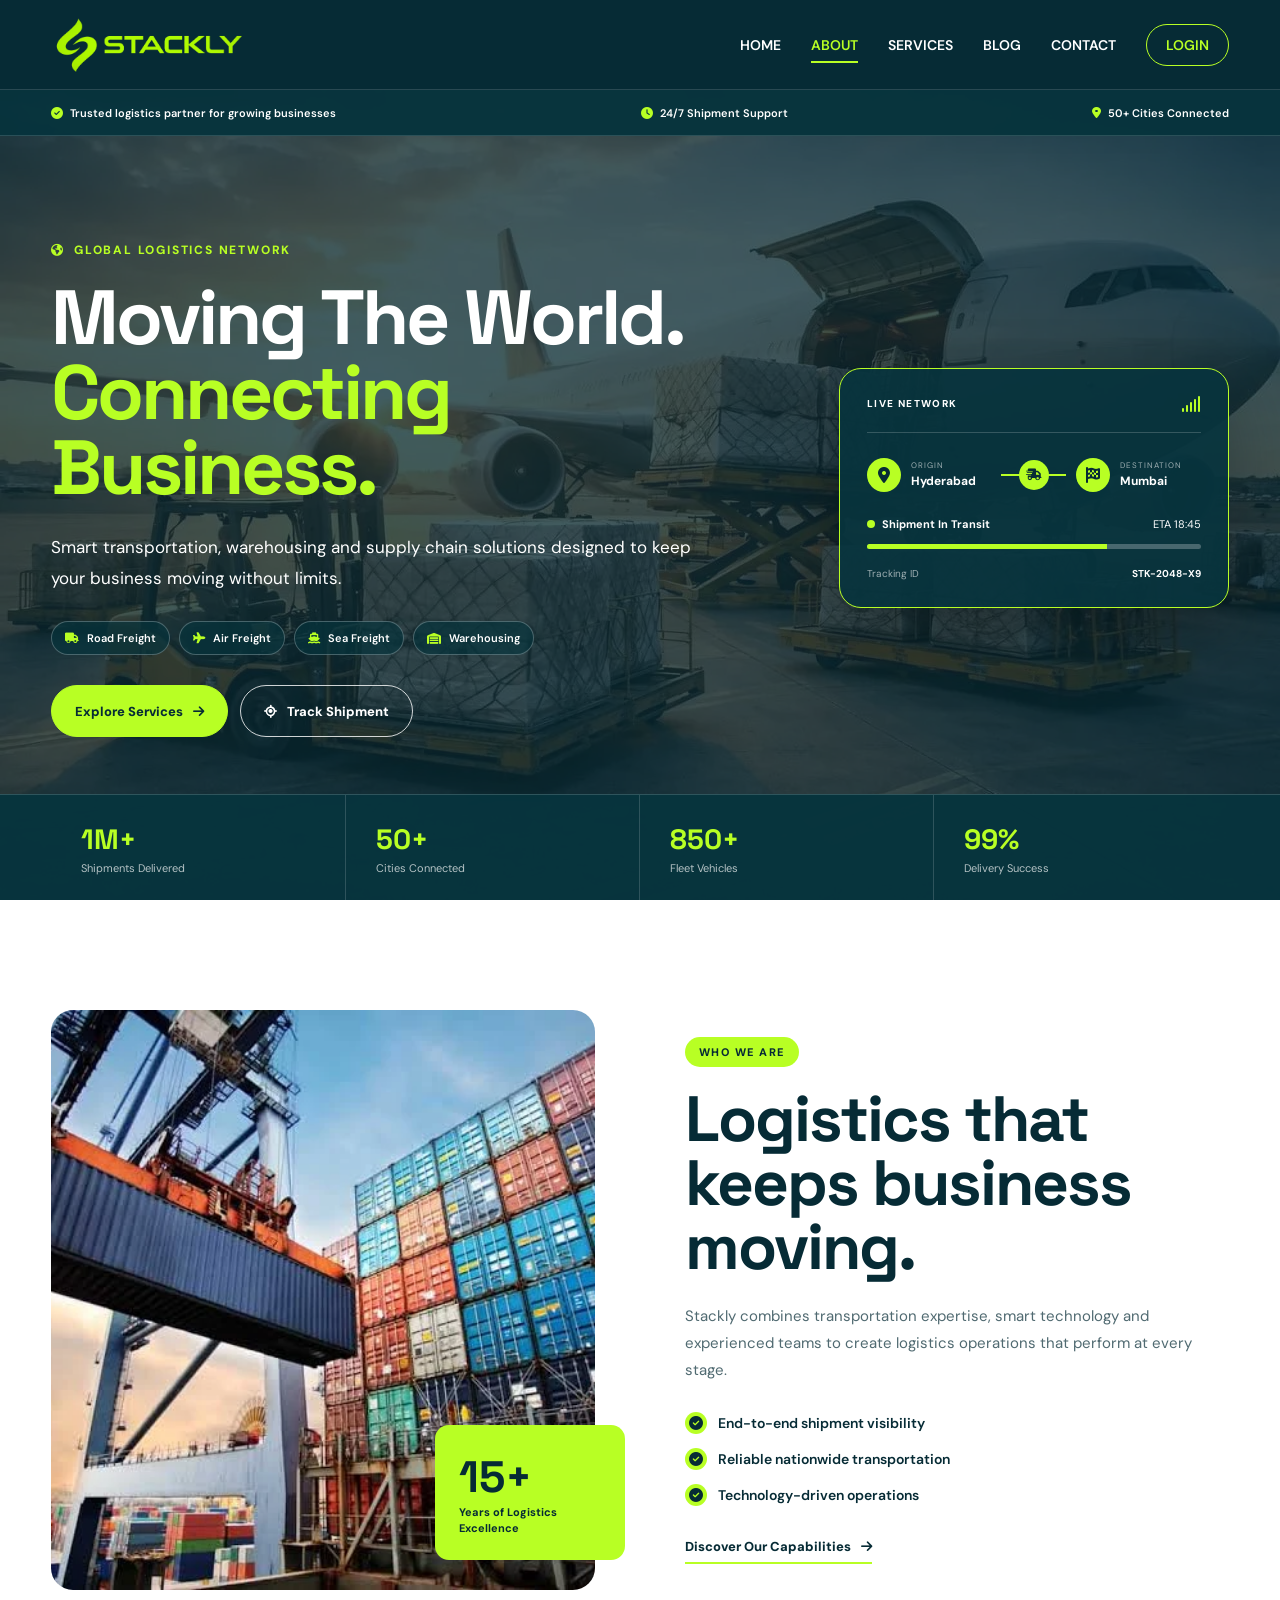
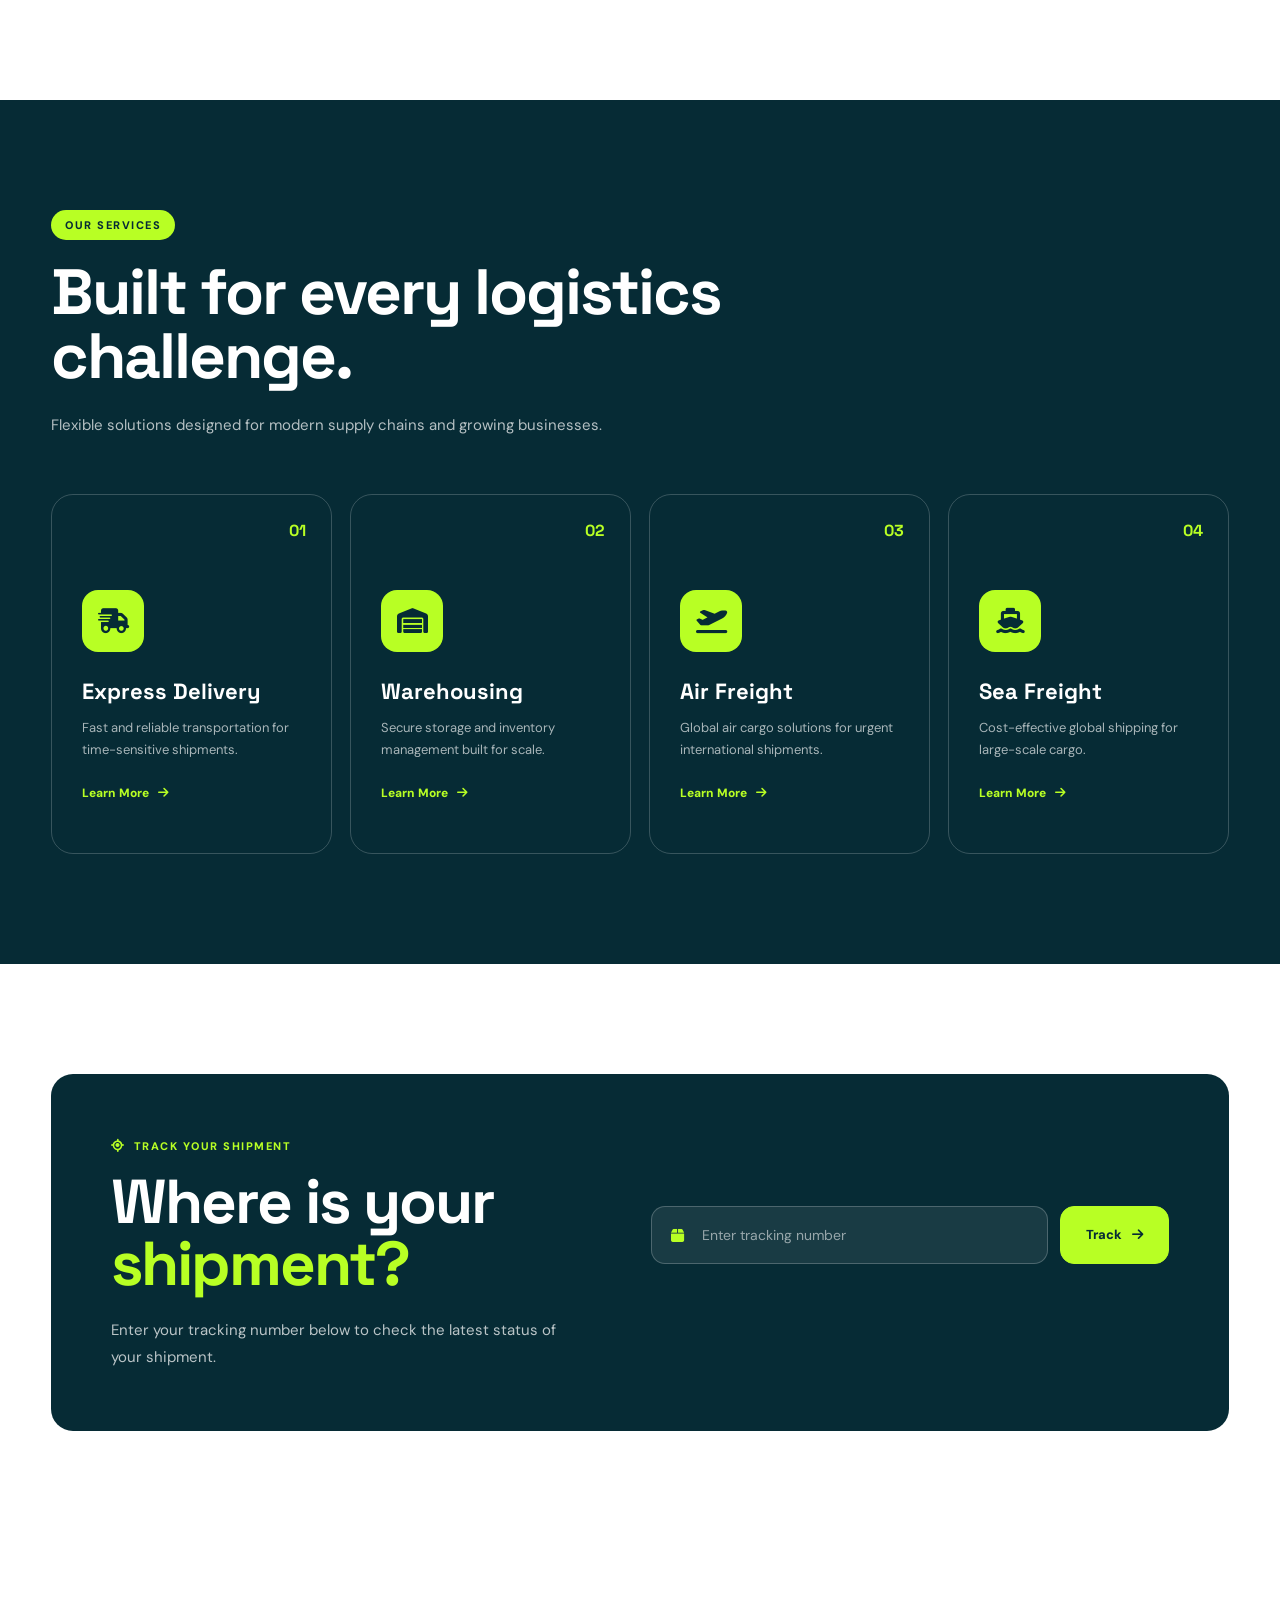
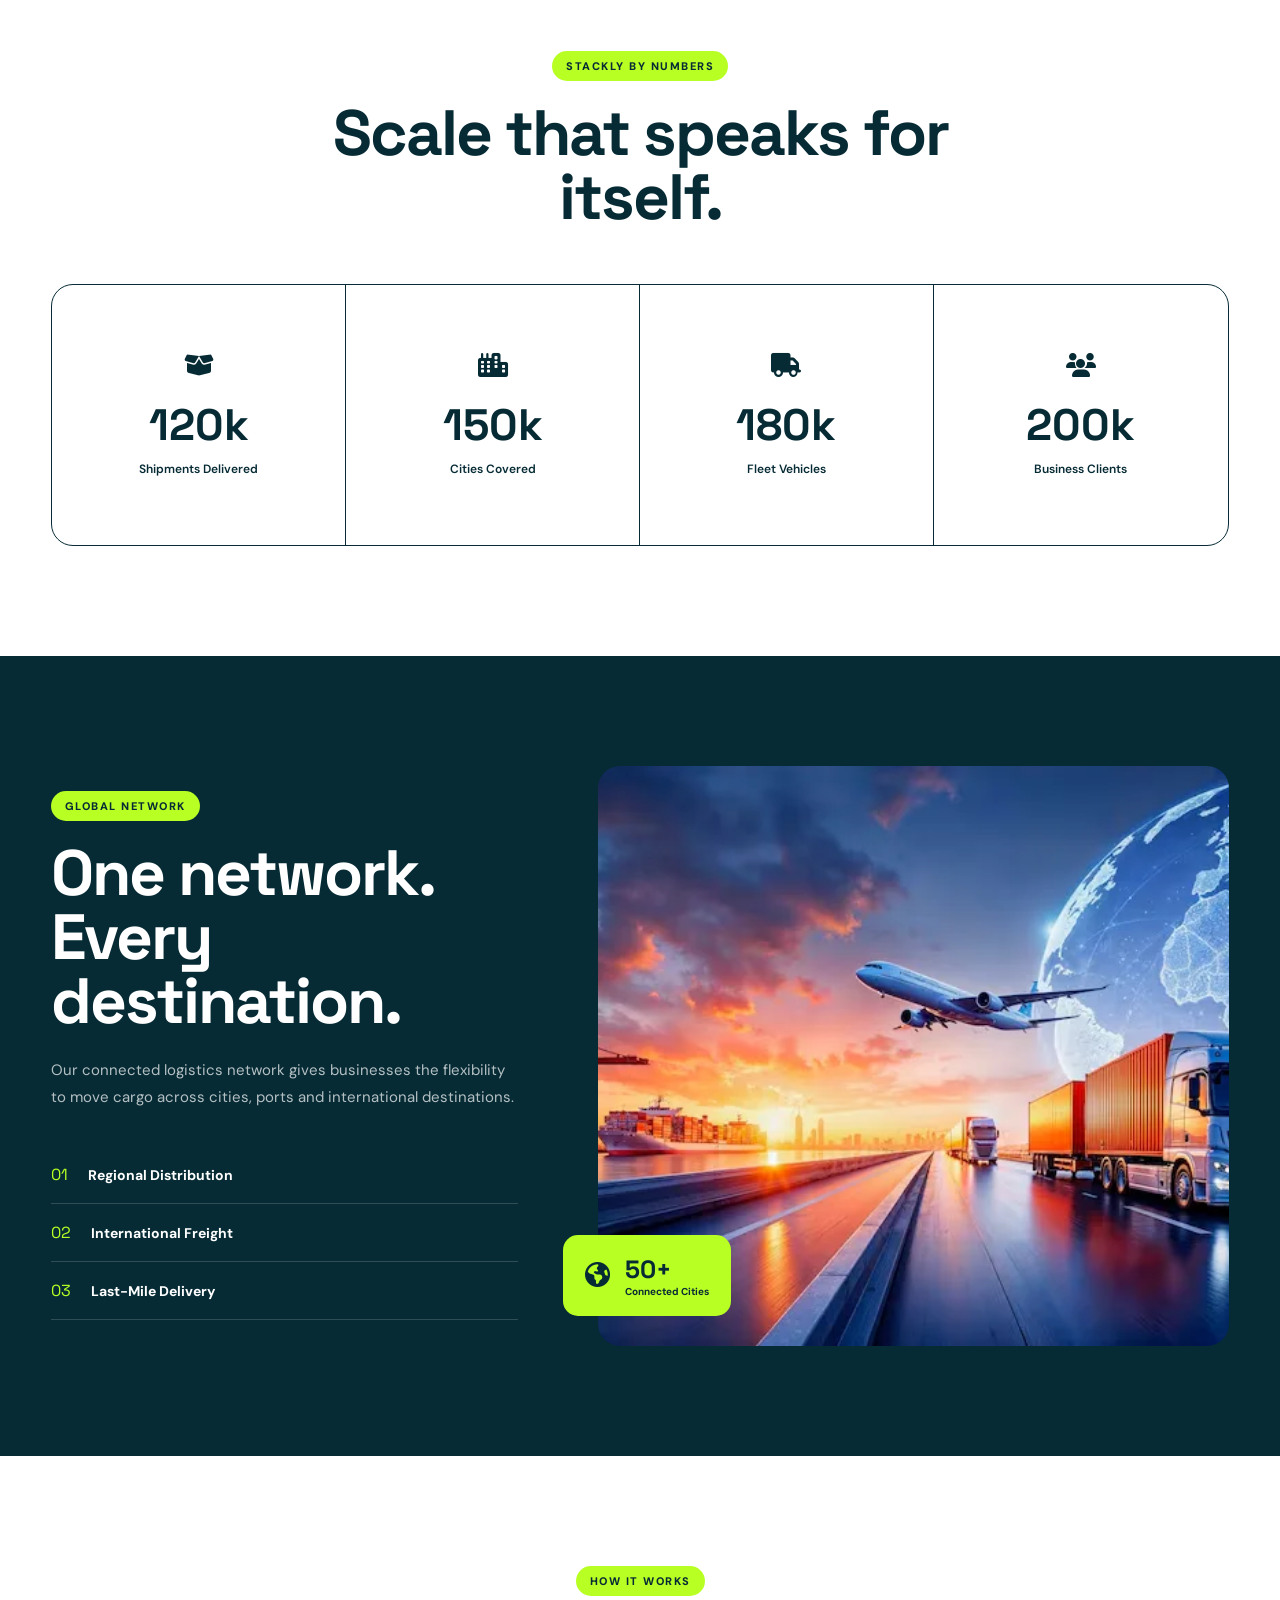
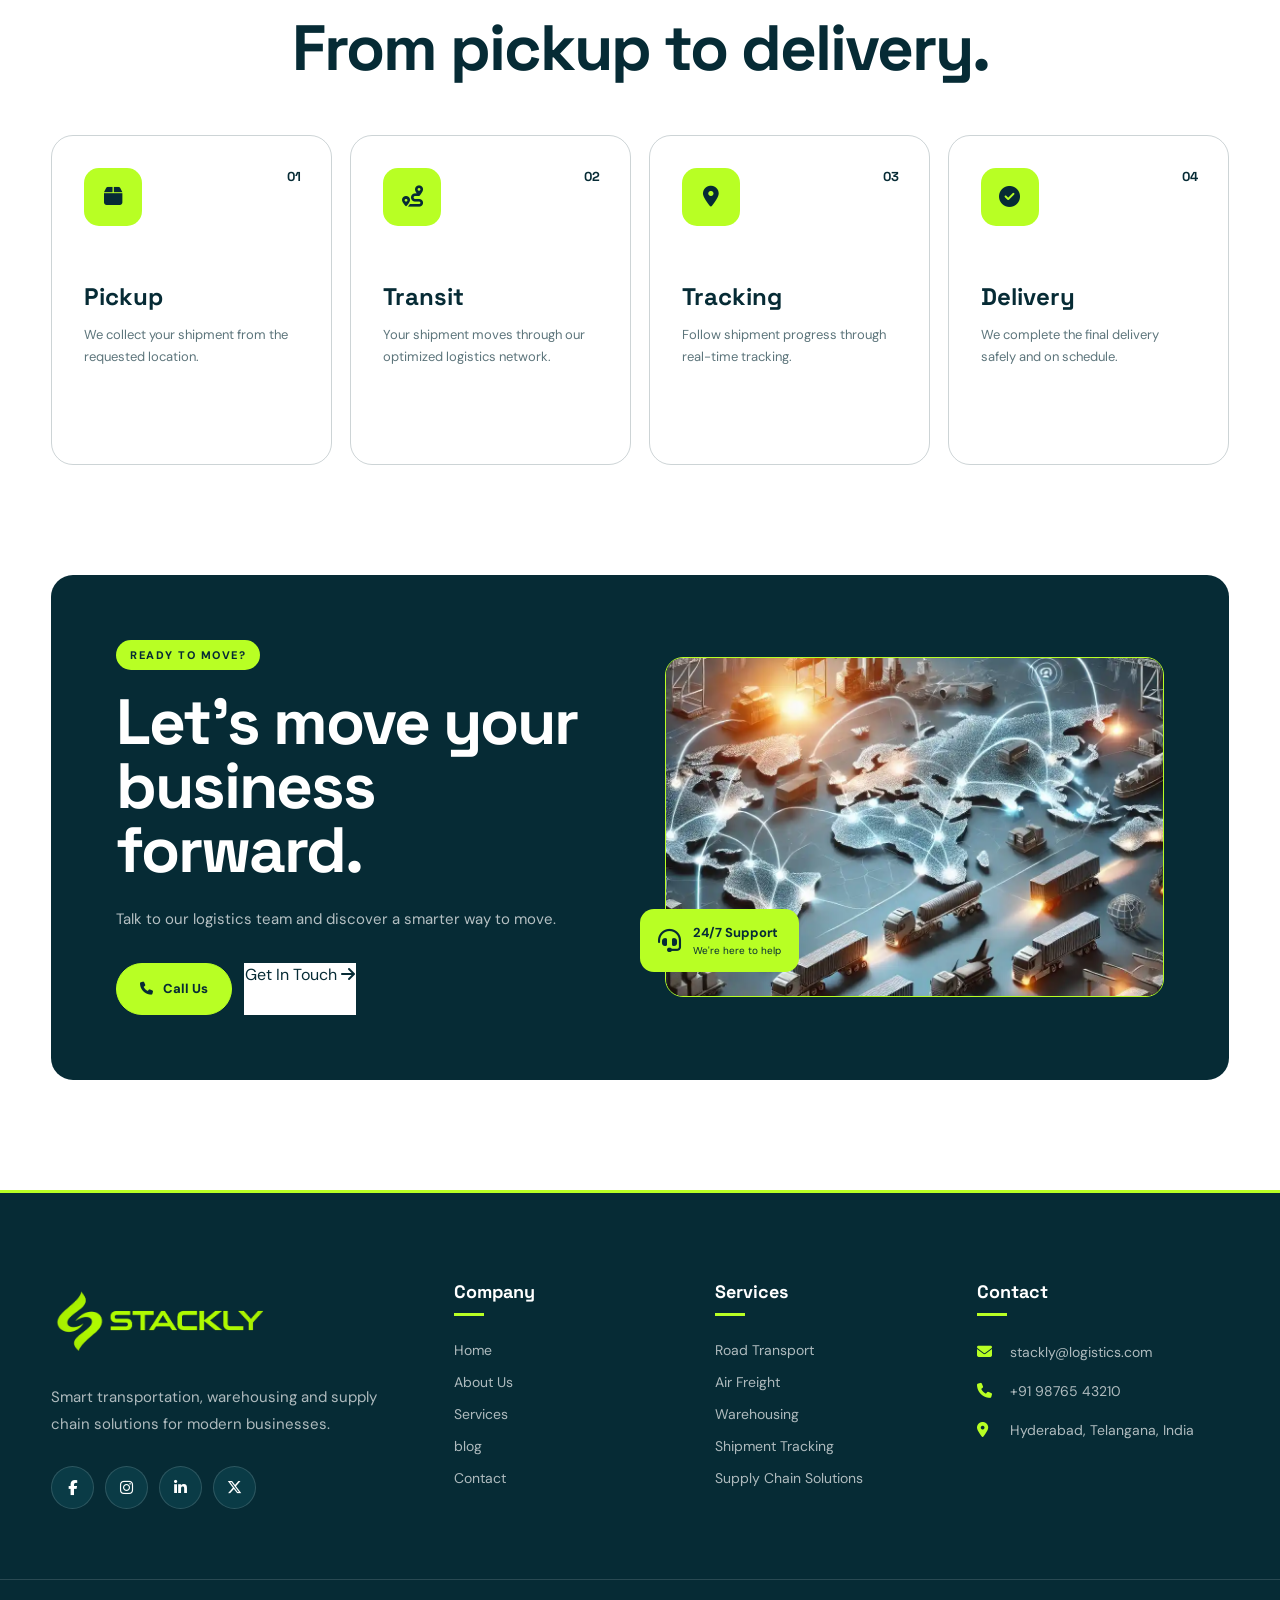
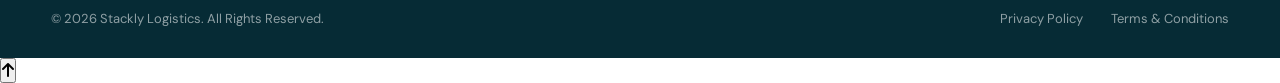
==== commit eb23f52e: "Add files via upload" ====
--- a/about.html
+++ b/about.html
@@ -141,548 +141,429 @@
 
 <main>
 
-    <!-- =====================================================
-         SECTION 1 — HERO BANNER
-    ====================================================== -->
-
-    <section class="hero" id="home">
-
-        <!-- TOP STRIP -->
-
-        <div class="hero-top-strip">
-
-            <div class="container hero-strip-inner">
-
-                <span>
-                    <i class="fa-solid fa-circle-check"></i>
-                    Trusted logistics partner for growing businesses
-                </span>
-
-                <span>
-                    <i class="fa-solid fa-clock"></i>
-                    24/7 Shipment Support
-                </span>
-
-                <span>
-                    <i class="fa-solid fa-location-dot"></i>
-                    50+ Cities Connected
-                </span>
-
-            </div>
+  <!-- =====================================================
+     SECTION 1 — HERO BANNER
+====================================================== -->
+
+<section class="hero" id="home">
+
+    <!-- TOP STRIP -->
+    <div class="hero-top-strip">
+        <div class="container hero-strip-inner">
+
+            <span>
+                <i class="fa-solid fa-circle-check"></i>
+                Trusted logistics partner for growing businesses
+            </span>
+
+            <span>
+                <i class="fa-solid fa-clock"></i>
+                24/7 Shipment Support
+            </span>
+
+            <span>
+                <i class="fa-solid fa-location-dot"></i>
+                50+ Cities Connected
+            </span>
 
         </div>
-
-
-        <!-- HERO SLIDER -->
-
-        <div class="hero-slider" id="heroSlider">
-
-            <!-- SLIDE 01 -->
-
-            <article class="hero-slide active">
-
-                <img
-                    src="assets/image5.webp"
-                    alt="Global logistics transportation">
-
-                <div class="hero-overlay"></div>
-
-                <div class="container hero-content">
-
-                    <div class="hero-copy">
-
-                        <span
-                            class="hero-label"
-                            data-aos="fade-down">
-
-                            <i class="fa-solid fa-earth-americas"></i>
-                            GLOBAL LOGISTICS NETWORK
-
+    </div>
+
+
+    <!-- HERO SLIDER -->
+    <div class="hero-slider" id="heroSlider">
+
+        <!-- SLIDE 01 -->
+        <article class="hero-slide active">
+
+            <img
+                src="assets/image5.webp"
+                alt="Global logistics transportation">
+
+            <div class="hero-overlay"></div>
+
+            <div class="container hero-content">
+
+                <div class="hero-copy">
+
+                    <span class="hero-label">
+                        <i class="fa-solid fa-earth-americas"></i>
+                        GLOBAL LOGISTICS NETWORK
+                    </span>
+
+                    <h1>
+                        Moving The World.
+                        <span>Connecting Business.</span>
+                    </h1>
+
+                    <p>
+                        Smart transportation, warehousing and
+                        supply chain solutions designed to keep
+                        your business moving without limits.
+                    </p>
+
+                    <div class="hero-service-tags">
+
+                        <span>
+                            <i class="fa-solid fa-truck"></i>
+                            Road Freight
                         </span>
 
-                        <h1 data-aos="fade-up">
-
-                            Moving The World.
-                            <span>Connecting Business.</span>
-
-                        </h1>
-
-                        <p
-                            data-aos="fade-up"
-                            data-aos-delay="150">
-
-                            Smart transportation, warehousing and
-                            supply chain solutions designed to keep
-                            your business moving without limits.
-
-                        </p>
-
-
-                        <div
-                            class="hero-service-tags"
-                            data-aos="fade-up"
-                            data-aos-delay="200">
-
-                            <span>
-                                <i class="fa-solid fa-truck"></i>
-                                Road Freight
+                        <span>
+                            <i class="fa-solid fa-plane"></i>
+                            Air Freight
+                        </span>
+
+                        <span>
+                            <i class="fa-solid fa-ship"></i>
+                            Sea Freight
+                        </span>
+
+                        <span>
+                            <i class="fa-solid fa-warehouse"></i>
+                            Warehousing
+                        </span>
+
+                    </div>
+
+                    <div class="hero-buttons">
+
+                        <a href="404.html" class="btn-primary">
+                            Explore Services
+                            <i class="fa-solid fa-arrow-right"></i>
+                        </a>
+
+                        <a href="404.html" class="btn-outline">
+                            <i class="fa-solid fa-location-crosshairs"></i>
+                            Track Shipment
+                        </a>
+
+                    </div>
+
+                </div>
+
+
+                <!-- LIVE NETWORK CARD -->
+                <div class="hero-info-card">
+
+                    <div class="hero-card-header">
+                        <span>LIVE NETWORK</span>
+                        <i class="fa-solid fa-signal"></i>
+                    </div>
+
+                    <div class="hero-route">
+
+                        <div class="route-point">
+                            <span class="route-icon">
+                                <i class="fa-solid fa-location-dot"></i>
                             </span>
 
-                            <span>
-                                <i class="fa-solid fa-plane"></i>
-                                Air Freight
+                            <div>
+                                <small>ORIGIN</small>
+                                <strong>Hyderabad</strong>
+                            </div>
+                        </div>
+
+                        <div class="route-line">
+                            <i class="fa-solid fa-truck-fast"></i>
+                        </div>
+
+                        <div class="route-point">
+                            <span class="route-icon">
+                                <i class="fa-solid fa-flag-checkered"></i>
                             </span>
 
-                            <span>
-                                <i class="fa-solid fa-ship"></i>
-                                Sea Freight
-                            </span>
-
-                            <span>
-                                <i class="fa-solid fa-warehouse"></i>
-                                Warehousing
-                            </span>
-
+                            <div>
+                                <small>DESTINATION</small>
+                                <strong>Mumbai</strong>
+                            </div>
                         </div>
 
-
-                        <div
-                            class="hero-buttons"
-                            data-aos="fade-up"
-                            data-aos-delay="250">
-
-                            <a
-                                href="404.html"
-                                class="btn-primary">
-
-                                Explore Services
-                                <i class="fa-solid fa-arrow-right"></i>
-
-                            </a>
-
-                            <a
-                                href="404.html"
-                                class="btn-outline">
-
-                                <i class="fa-solid fa-location-crosshairs"></i>
-                                Track Shipment
-
-                            </a>
-
+                    </div>
+
+                    <div class="hero-card-status">
+
+                        <div>
+                            <span class="status-dot"></span>
+                            <strong>Shipment In Transit</strong>
                         </div>
 
-                    </div>
-
-
-                    <!-- LIVE NETWORK CARD -->
-
-                    <div
-                        class="hero-info-card"
-                        data-aos="fade-left"
-                        data-aos-delay="300">
-
-                        <div class="hero-card-header">
-
-                            <span>LIVE NETWORK</span>
-
-                            <i class="fa-solid fa-signal"></i>
-
+                        <span>ETA 18:45</span>
+
+                    </div>
+
+                    <div class="hero-progress">
+                        <span></span>
+                    </div>
+
+                    <div class="hero-card-footer">
+                        <span>Tracking ID</span>
+                        <strong>STK-2048-X9</strong>
+                    </div>
+
+                </div>
+
+            </div>
+        </article>
+
+
+        <!-- SLIDE 02 -->
+        <article class="hero-slide">
+
+            <img
+                src="assets/image10.webp"
+                alt="Modern logistics warehouse">
+
+            <div class="hero-overlay"></div>
+
+            <div class="container hero-content">
+
+                <div class="hero-copy">
+
+                    <span class="hero-label">
+                        <i class="fa-solid fa-warehouse"></i>
+                        SMART WAREHOUSING
+                    </span>
+
+                    <h1>
+                        Store Smarter.
+                        <span>Deliver Faster.</span>
+                    </h1>
+
+                    <p>
+                        Modern warehouse operations with
+                        intelligent inventory control,
+                        secure storage and real-time visibility.
+                    </p>
+
+                    <div class="hero-service-tags">
+
+                        <span>
+                            <i class="fa-solid fa-boxes-stacked"></i>
+                            Inventory
+                        </span>
+
+                        <span>
+                            <i class="fa-solid fa-barcode"></i>
+                            Scanning
+                        </span>
+
+                        <span>
+                            <i class="fa-solid fa-chart-line"></i>
+                            Analytics
+                        </span>
+
+                    </div>
+
+                    <div class="hero-buttons">
+
+                        <a href="404.html" class="btn-primary">
+                            Our Solutions
+                            <i class="fa-solid fa-arrow-right"></i>
+                        </a>
+
+                        <a href="404.html" class="btn-outline">
+                            Talk To Our Team
+                        </a>
+
+                    </div>
+
+                </div>
+
+
+                <div class="hero-info-card warehouse-card">
+
+                    <div class="hero-card-header">
+                        <span>WAREHOUSE STATUS</span>
+                        <i class="fa-solid fa-warehouse"></i>
+                    </div>
+
+                    <div class="warehouse-number">
+                        92%
+                    </div>
+
+                    <p>
+                        Storage capacity optimized
+                    </p>
+
+                    <div class="warehouse-stats">
+
+                        <div>
+                            <strong>24K+</strong>
+                            <span>Packages</span>
                         </div>
 
-
-                        <div class="hero-route">
-
-                            <div class="route-point">
-
-                                <span class="route-icon">
-                                    <i class="fa-solid fa-location-dot"></i>
-                                </span>
-
-                                <div>
-                                    <small>ORIGIN</small>
-                                    <strong>Hyderabad</strong>
-                                </div>
-
-                            </div>
-
-
-                            <div class="route-line">
-                                <i class="fa-solid fa-truck-fast"></i>
-                            </div>
-
-
-                            <div class="route-point">
-
-                                <span class="route-icon">
-                                    <i class="fa-solid fa-flag-checkered"></i>
-                                </span>
-
-                                <div>
-                                    <small>DESTINATION</small>
-                                    <strong>Mumbai</strong>
-                                </div>
-
-                            </div>
-
+                        <div>
+                            <strong>99.8%</strong>
+                            <span>Accuracy</span>
                         </div>
 
-
-                        <div class="hero-card-status">
-
-                            <div>
-                                <span class="status-dot"></span>
-                                <strong>Shipment In Transit</strong>
-                            </div>
-
-                            <span>ETA 18:45</span>
-
+                    </div>
+
+                </div>
+
+            </div>
+        </article>
+
+
+        <!-- SLIDE 03 -->
+        <article class="hero-slide">
+
+            <img
+                src="assets/image11.webp"
+                alt="Cargo transportation">
+
+            <div class="hero-overlay"></div>
+
+            <div class="container hero-content">
+
+                <div class="hero-copy">
+
+                    <span class="hero-label">
+                        <i class="fa-solid fa-truck-fast"></i>
+                        FAST &amp; RELIABLE
+                    </span>
+
+                    <h1>
+                        Every Shipment.
+                        <span>Every Destination.</span>
+                    </h1>
+
+                    <p>
+                        End-to-end transportation built around
+                        speed, visibility and dependable delivery
+                        for businesses of every size.
+                    </p>
+
+                    <div class="hero-service-tags">
+
+                        <span>
+                            <i class="fa-solid fa-bolt"></i>
+                            Express
+                        </span>
+
+                        <span>
+                            <i class="fa-solid fa-route"></i>
+                            Live Tracking
+                        </span>
+
+                        <span>
+                            <i class="fa-solid fa-shield-halved"></i>
+                            Secure
+                        </span>
+
+                    </div>
+
+                    <div class="hero-buttons">
+
+                        <a href="404.html" class="btn-primary">
+                            Start Shipping
+                            <i class="fa-solid fa-arrow-right"></i>
+                        </a>
+
+                        <a href="404.html" class="btn-outline">
+                            Track Package
+                        </a>
+
+                    </div>
+
+                </div>
+
+
+                <div class="hero-info-card delivery-card">
+
+                    <div class="hero-card-header">
+                        <span>DELIVERY PERFORMANCE</span>
+                        <i class="fa-solid fa-chart-simple"></i>
+                    </div>
+
+                    <div class="delivery-score">
+                        <strong>99.2%</strong>
+                        <span>On-time delivery</span>
+                    </div>
+
+                    <div class="delivery-items">
+
+                        <div>
+                            <i class="fa-solid fa-circle-check"></i>
+                            Express Delivery
                         </div>
 
-
-                        <div class="hero-progress">
-                            <span></span>
+                        <div>
+                            <i class="fa-solid fa-circle-check"></i>
+                            Live Shipment Tracking
                         </div>
 
-
-                        <div class="hero-card-footer">
-
-                            <span>Tracking ID</span>
-
-                            <strong>STK-2048-X9</strong>
-
+                        <div>
+                            <i class="fa-solid fa-circle-check"></i>
+                            24/7 Customer Support
                         </div>
 
                     </div>
 
                 </div>
 
-            </article>
-
-
-            <!-- SLIDE 02 -->
-
-            <article class="hero-slide">
-
-                <img
-                    src="assets/image10.webp"
-                    alt="Modern logistics warehouse">
-
-                <div class="hero-overlay"></div>
-
-                <div class="container hero-content">
-
-                    <div class="hero-copy">
-
-                        <span class="hero-label">
-
-                            <i class="fa-solid fa-warehouse"></i>
-                            SMART WAREHOUSING
-
-                        </span>
-
-                        <h1>
-
-                            Store Smarter.
-                            <span>Deliver Faster.</span>
-
-                        </h1>
-
-                        <p>
-
-                            Modern warehouse operations with
-                            intelligent inventory control,
-                            secure storage and real-time visibility.
-
-                        </p>
-
-
-                        <div class="hero-service-tags">
-
-                            <span>
-                                <i class="fa-solid fa-boxes-stacked"></i>
-                                Inventory
-                            </span>
-
-                            <span>
-                                <i class="fa-solid fa-barcode"></i>
-                                Scanning
-                            </span>
-
-                            <span>
-                                <i class="fa-solid fa-chart-line"></i>
-                                Analytics
-                            </span>
-
-                        </div>
-
-
-                        <div class="hero-buttons">
-
-                            <a
-                                href="404.html"
-                                class="btn-primary">
-
-                                Our Solutions
-                                <i class="fa-solid fa-arrow-right"></i>
-
-                            </a>
-
-                            <a
-                                href="404.html"
-                                class="btn-outline">
-
-                                Talk To Our Team
-
-                            </a>
-
-                        </div>
-
-                    </div>
-
-
-                    <div class="hero-info-card warehouse-card">
-
-                        <div class="hero-card-header">
-
-                            <span>WAREHOUSE STATUS</span>
-
-                            <i class="fa-solid fa-warehouse"></i>
-
-                        </div>
-
-                        <div class="warehouse-number">
-                            92%
-                        </div>
-
-                        <p>
-                            Storage capacity optimized
-                        </p>
-
-
-                        <div class="warehouse-stats">
-
-                            <div>
-                                <strong>24K+</strong>
-                                <span>Packages</span>
-                            </div>
-
-                            <div>
-                                <strong>99.8%</strong>
-                                <span>Accuracy</span>
-                            </div>
-
-                        </div>
-
-                    </div>
-
-                </div>
-
-            </article>
-
-
-            <!-- SLIDE 03 -->
-
-            <article class="hero-slide">
-
-                <img
-                    src="assets/image11.webp"
-                    alt="Cargo transportation">
-
-                <div class="hero-overlay"></div>
-
-                <div class="container hero-content">
-
-                    <div class="hero-copy">
-
-                        <span class="hero-label">
-
-                            <i class="fa-solid fa-truck-fast"></i>
-                            FAST &amp; RELIABLE
-
-                        </span>
-
-                        <h1>
-
-                            Every Shipment.
-                            <span>Every Destination.</span>
-
-                        </h1>
-
-                        <p>
-
-                            End-to-end transportation built around
-                            speed, visibility and dependable delivery
-                            for businesses of every size.
-
-                        </p>
-
-
-                        <div class="hero-service-tags">
-
-                            <span>
-                                <i class="fa-solid fa-bolt"></i>
-                                Express
-                            </span>
-
-                            <span>
-                                <i class="fa-solid fa-route"></i>
-                                Live Tracking
-                            </span>
-
-                            <span>
-                                <i class="fa-solid fa-shield-halved"></i>
-                                Secure
-                            </span>
-
-                        </div>
-
-
-                        <div class="hero-buttons">
-
-                            <a
-                                href="404.html"
-                                class="btn-primary">
-
-                                Start Shipping
-                                <i class="fa-solid fa-arrow-right"></i>
-
-                            </a>
-
-                            <a
-                                href="404.html"
-                                class="btn-outline">
-
-                                Track Package
-
-                            </a>
-
-                        </div>
-
-                    </div>
-
-
-                    <div class="hero-info-card delivery-card">
-
-                        <div class="hero-card-header">
-
-                            <span>DELIVERY PERFORMANCE</span>
-
-                            <i class="fa-solid fa-chart-simple"></i>
-
-                        </div>
-
-
-                        <div class="delivery-score">
-
-                            <strong>99.2%</strong>
-
-                            <span>On-time delivery</span>
-
-                        </div>
-
-
-                        <div class="delivery-items">
-
-                            <div>
-                                <i class="fa-solid fa-circle-check"></i>
-                                Express Delivery
-                            </div>
-
-                            <div>
-                                <i class="fa-solid fa-circle-check"></i>
-                                Live Shipment Tracking
-                            </div>
-
-                            <div>
-                                <i class="fa-solid fa-circle-check"></i>
-                                24/7 Customer Support
-                            </div>
-
-                        </div>
-
-                    </div>
-
-                </div>
-
-            </article>
+            </div>
+        </article>
+
+    </div>
+
+
+    <!-- BOTTOM STATS -->
+    <div class="hero-bottom">
+
+        <div class="container hero-bottom-inner">
+
+            <div class="hero-stat">
+                <strong>1M+</strong>
+                <span>Shipments Delivered</span>
+            </div>
+
+            <div class="hero-stat">
+                <strong>50+</strong>
+                <span>Cities Connected</span>
+            </div>
+
+            <div class="hero-stat">
+                <strong>850+</strong>
+                <span>Fleet Vehicles</span>
+            </div>
+
+            <div class="hero-stat">
+                <strong>99%</strong>
+                <span>Delivery Success</span>
+            </div>
 
         </div>
 
-
-        <!-- HERO BOTTOM STATS -->
-
-        <div
-            class="hero-bottom"
-            data-aos="fade-up">
-
-            <div class="container hero-bottom-inner">
-
-                <div class="hero-stat">
-                    <strong>1M+</strong>
-                    <span>Shipments Delivered</span>
-                </div>
-
-                <div class="hero-stat">
-                    <strong>50+</strong>
-                    <span>Cities Connected</span>
-                </div>
-
-                <div class="hero-stat">
-                    <strong>850+</strong>
-                    <span>Fleet Vehicles</span>
-                </div>
-
-                <div class="hero-stat">
-                    <strong>99%</strong>
-                    <span>Delivery Success</span>
-                </div>
-
-            </div>
-
-        </div>
-
-
-        <!-- SLIDER CONTROLS -->
-
-        <div class="hero-controls">
-
-            <button
-                id="prevSlide"
-                type="button"
-                title="Previous slide"
-                aria-label="Previous slide">
-
-                <i class="fa-solid fa-arrow-left"></i>
-
-            </button>
-
-
-            <div class="hero-slide-counter">
-
-                <span id="slideNumber">
-                    01 / 03
-                </span>
-
-                <div class="slide-counter-line">
-                    <span id="slideProgress"></span>
-                </div>
-
-            </div>
-
-
-            <button
-                id="nextSlide"
-                type="button"
-                title="Next slide"
-                aria-label="Next slide">
-
-                <i class="fa-solid fa-arrow-right"></i>
-
-            </button>
-
-        </div>
-
-    </section>
+    </div>
+
+
+    <!-- SLIDER CONTROLS -->
+    <!-- <div class="hero-controls">
+<button
+    id="prevSlide"
+    type="button"
+    title="Previous slide"
+    aria-label="Previous slide">
+    <!-- <i class="fa-solid fa-arrow-left"></i> -->
+</button>
+
+<button
+    id="nextSlide"
+    type="button"
+    title="Next slide"
+    aria-label="Next slide">
+    <!-- <i class="fa-solid fa-arrow-right"></i> -->
+</button>
+
+    </div> -->
+
+
+
+    
+
+</section>
 
 
     <!-- =====================================================
@@ -825,7 +706,7 @@
                         for time-sensitive shipments.
                     </p>
 
-                    <a href="#">
+                    <a href="404.html">
                         Learn More
                         <i class="fa-solid fa-arrow-right"></i>
                     </a>
@@ -920,107 +801,74 @@
     <!-- =====================================================
          SECTION 4 — TRACKING
     ====================================================== -->
-
-    <section
-        class="tracking-section"
-        id="tracking">
-
-        <div class="container">
-
-            <div
-                class="tracking-wrapper"
-                data-aos="zoom-in">
-
-                <div class="tracking-content">
-
-                    <span class="section-tag">
-                        SHIPMENT TRACKING
-                    </span>
-
-                    <h2>
-                        Know where your
-                        <span>shipment is.</span>
-                    </h2>
-
-                    <p>
-                        Get real-time visibility from pickup
-                        to final delivery with Stackly tracking.
-                    </p>
-
-
-                    <form
-                        id="trackingForm"
-                        class="tracking-form">
-
-                        <div class="tracking-input">
-
-                            <i class="fa-solid fa-box"></i>
-
-                            <input
-                                type="text"
-                                id="trackingNumber"
-                                name="trackingNumber"
-                                placeholder="Enter tracking number"
-                                autocomplete="off"
-                                required>
-
-                        </div>
-
-
-                        <button type="submit">
-
-                            Track Shipment
-                            <i class="fa-solid fa-arrow-right"></i>
-
-                        </button>
-
-                    </form>
-
-
-                    <div
-                        id="trackingMessage"
-                        class="tracking-message"
-                        aria-live="polite">
-                    </div>
-
-                </div>
-
-
-                <div class="tracking-visual">
-
-                    <div class="tracking-circle">
-                        <i class="fa-solid fa-location-crosshairs"></i>
-                    </div>
-
-                    <div class="tracking-route">
-
-                        <span></span>
-                        <span></span>
-                        <span></span>
-
-                    </div>
-
-
-                    <div class="tracking-location">
-
-                        <i class="fa-solid fa-location-dot"></i>
-
-                        <strong>In Transit</strong>
-
-                        <small>
-                            Hyderabad → Mumbai
-                        </small>
-
-                    </div>
-
-                </div>
-
-            </div>
+<!-- =====================================================
+     TRACKING FORM
+====================================================== -->
+
+<section class="tracking-section" id="tracking">
+
+    <div class="container">
+
+        <div class="tracking-wrapper">
+
+            <div class="tracking-content">
+
+                <span class="section-label">
+                    <i class="fa-solid fa-location-crosshairs"></i>
+                    TRACK YOUR SHIPMENT
+                </span>
+
+                <h2>
+                    Where is your
+                    <span>shipment?</span>
+                </h2>
+
+                <p>
+                    Enter your tracking number below to check
+                    the latest status of your shipment.
+                </p>
+
+            </div>
+
+            <form class="tracking-form">
+
+                <div class="tracking-input-wrapper">
+
+                    <i class="fa-solid fa-box"></i>
+
+                    <input
+                        type="text"
+                        id="trackingNumber"
+                        placeholder="Enter tracking number"
+                        autocomplete="off"
+                        aria-label="Tracking number"
+                    >
+
+                </div>
+
+                <button
+                    type="submit"
+                    id="trackButton"
+                    class="tracking-btn"
+                >
+                    Track
+                    <i class="fa-solid fa-arrow-right"></i>
+                </button>
+
+                <div
+                    id="trackingResult"
+                    class="tracking-result"
+                    role="status"
+                    aria-live="polite"
+                ></div>
+
+            </form>
 
         </div>
 
-    </section>
-
+    </div>
+
+</section>
 
     <!-- =====================================================
          SECTION 5 — NUMBERS
--- a/css/about.css
+++ b/css/about.css
@@ -1,172 +1,190 @@
 /* =========================================================
-STACKLY LOGISTICS
-MAIN ABOUT / INDEX CSS
-COLORS: DARK + LIME + WHITE ONLY
+   STACKLY LOGISTICS
+   MAIN ABOUT / INDEX CSS
+   COLORS: DARK + LIME + WHITE ONLY
 ========================================================= */
 
 :root {
---dark: #062B35;
---lime: #B8FF24;
---white: #FFFFFF;
-
-
---container: 1240px;
---radius: 22px;
---radius-small: 14px;
-
---transition: .35s ease;
---shadow: 0 20px 60px rgba(6, 43, 53, .14);
-
-
-}
+    --dark: #062B35;
+    --lime: #B8FF24;
+    --white: #FFFFFF;
+
+    --dark-soft: #0A3B46;
+    --border: rgba(255, 255, 255, .14);
+
+    --container: 1240px;
+    --radius: 22px;
+    --radius-small: 14px;
+
+    --body-font: "DM Sans", sans-serif;
+    --heading-font: "Space Grotesk", sans-serif;
+
+    --transition: .35s ease;
+    --shadow: 0 20px 60px rgba(6, 43, 53, .14);
+}
+
+
+/* =========================================================
+   RESET
+========================================================= */
 
 * {
-  margin: 0;
-  padding: 0;
-  box-sizing: border-box;
-  }
+    margin: 0;
+    padding: 0;
+    box-sizing: border-box;
+}
 
 html {
-scroll-behavior: smooth;
-scroll-padding-top: 82px;
+    scroll-behavior: smooth;
+    scroll-padding-top: 90px;
 }
 
 body {
-font-family: "DM Sans", sans-serif;
-background: var(--white);
-color: var(--dark);
-overflow-x: hidden;
+    font-family: var(--body-font);
+    background: var(--white);
+    color: var(--dark);
+    overflow-x: hidden;
 }
 
 body.menu-open {
-overflow: hidden;
+    overflow: hidden;
 }
 
 img {
-display: block;
-width: 100%;
+    display: block;
+    width: 100%;
+    max-width: 100%;
 }
 
 a {
-color: inherit;
-text-decoration: none;
+    color: inherit;
+    text-decoration: none;
 }
 
 button,
-input {
-font: inherit;
+input,
+textarea,
+select {
+    font: inherit;
 }
 
 button {
-cursor: pointer;
+    cursor: pointer;
 }
 
 .container {
-width: min(100% - 40px, var(--container));
-margin-inline: auto;
+    width: min(92%, var(--container));
+    margin-inline: auto;
 }
 
 .section-padding {
-padding: 110px 0;
+    padding: 110px 0;
 }
 
 .section-tag {
-display: inline-flex;
-align-items: center;
-gap: 8px;
-color: var(--dark);
-background: var(--lime);
-padding: 8px 14px;
-border-radius: 50px;
-font-size: 11px;
-font-weight: 800;
-letter-spacing: 1.5px;
-}
-
-/* =========================================================
-PRELOADER
+    display: inline-flex;
+    align-items: center;
+    gap: 8px;
+    padding: 8px 14px;
+    border-radius: 50px;
+    background: var(--lime);
+    color: var(--dark);
+    font-size: 11px;
+    font-weight: 800;
+    letter-spacing: 1.5px;
+}
+
+
+/* =========================================================
+   PRELOADER
 ========================================================= */
 
 .preloader {
-position: fixed;
-inset: 0;
-z-index: 9999;
-background: var(--dark);
-display: grid;
-place-items: center;
-transition: opacity .5s ease, visibility .5s ease;
+    position: fixed;
+    inset: 0;
+    z-index: 9999;
+    display: grid;
+    place-items: center;
+    background: var(--dark);
+    transition:
+        opacity .5s ease,
+        visibility .5s ease;
 }
 
 .preloader.hide {
-opacity: 0;
-visibility: hidden;
+    opacity: 0;
+    visibility: hidden;
 }
 
 .loader-box {
-display: flex;
-flex-direction: column;
-align-items: center;
-gap: 18px;
-color: var(--white);
-font-family: "Space Grotesk", sans-serif;
-font-weight: 700;
-letter-spacing: 4px;
+    display: flex;
+    flex-direction: column;
+    align-items: center;
+    gap: 18px;
+    color: var(--white);
+    font-family: var(--heading-font);
+    font-weight: 700;
+    letter-spacing: 4px;
 }
 
 .loader-truck {
-width: 76px;
-height: 76px;
-border: 2px solid var(--lime);
-border-radius: 50%;
-display: grid;
-place-items: center;
-color: var(--lime);
-font-size: 30px;
-animation: loaderMove 1.1s infinite alternate;
+    width: 76px;
+    height: 76px;
+    display: grid;
+    place-items: center;
+    border: 2px solid var(--lime);
+    border-radius: 50%;
+    color: var(--lime);
+    font-size: 30px;
+    animation: loaderMove 1.1s infinite alternate;
 }
 
 @keyframes loaderMove {
-from {
-transform: translateX(-12px) rotate(-3deg);
-}
-
-to {
-    transform: translateX(12px) rotate(3deg);
-}
-
-
-}
-
-/* =========================================================
-HEADER
+    from {
+        transform: translateX(-12px) rotate(-3deg);
+    }
+
+    to {
+        transform: translateX(12px) rotate(3deg);
+    }
+}
+
+
+/* =========================================================
+   HEADER
 ========================================================= */
 
 .header {
-position: fixed;
-top: 0;
-left: 0;
-width: 100%;
-height: 82px;
-z-index: 1000;
-background: var(--dark);
-border-bottom: 1px solid rgba(255,255,255,.14);
+    position: fixed;
+    top: 0;
+    left: 0;
+    width: 100%;
+    height: 90px;
+    z-index: 1000;
+    background: var(--dark);
+    border-bottom: 1px solid rgba(255, 255, 255, .14);
+    transition: var(--transition);
+}
+
+.header.scrolled {
+    box-shadow: 0 10px 35px rgba(0, 0, 0, .18);
 }
 
 .header-inner {
-height: 82px;
-display: flex;
-align-items: center;
-justify-content: space-between;
-}
-
-/* =========================
-   LARGE STACKLY LOGO
-========================= */
+    min-height: 90px;
+    display: flex;
+    align-items: center;
+    justify-content: space-between;
+}
+
+
+/* =========================================================
+   LOGO
+========================================================= */
 
 .logo {
     display: inline-flex;
     align-items: center;
-    text-decoration: none;
     flex-shrink: 0;
 }
 
@@ -183,696 +201,919 @@
     width: 210px;
     height: auto;
     max-height: 70px;
-    display: block;
     object-fit: contain;
     object-position: left center;
 }
 
 
-/* =========================
-   HEADER
-========================= */
-
-header {
-    min-height: 90px;
-}
-
-.header-inner {
-    min-height: 90px;
+/* =========================================================
+   DESKTOP NAV
+========================================================= */
+
+.desktop-nav {
     display: flex;
     align-items: center;
-    justify-content: space-between;
-}
-
-
-/* =========================
-   TABLET
-========================= */
-
-@media (max-width: 900px) {
-
-    .logo-image {
-        width: 190px;
-        height: 68px;
-    }
-
-    .logo-image img {
-        width: 180px;
-        max-height: 64px;
-    }
-}
-
-
-/* =========================
-   MOBILE
-========================= */
-
-@media (max-width: 576px) {
-
-    .logo-image {
-        width: 165px;
-        height: 60px;
-    }
-
-    .logo-image img {
-        width: 155px;
-        max-height: 56px;
-    }
-}
-
-
-
-.desktop-nav {
-display: flex;
-align-items: center;
-gap: 30px;
+    gap: 30px;
 }
 
 .desktop-nav a {
-position: relative;
-color: var(--white);
-font-size: 14px;
-font-weight: 600;
-transition: var(--transition);
+    position: relative;
+    color: var(--white);
+    font-size: 14px;
+    font-weight: 600;
+    transition: var(--transition);
 }
 
 .desktop-nav a:not(.nav-login)::after {
-content: "";
-position: absolute;
-left: 0;
-bottom: -9px;
-width: 0;
-height: 2px;
-background: var(--lime);
-transition: var(--transition);
+    content: "";
+    position: absolute;
+    left: 0;
+    bottom: -9px;
+    width: 0;
+    height: 2px;
+    background: var(--lime);
+    transition: var(--transition);
 }
 
 .desktop-nav a:hover,
 .desktop-nav a.active {
-color: var(--lime);
+    color: var(--lime);
 }
 
 .desktop-nav a:hover::after,
 .desktop-nav a.active::after {
-width: 100%;
+    width: 100%;
 }
 
 .nav-login {
-padding: 11px 19px;
-border: 1px solid var(--lime);
-border-radius: 50px;
-color: var(--lime) !important;
+    padding: 11px 19px;
+    border: 1px solid var(--lime);
+    border-radius: 50px;
+    color: var(--lime) !important;
 }
 
 .nav-login:hover {
-background: var(--lime);
-color: var(--dark) !important;
-}
+    background: var(--lime);
+    color: var(--dark) !important;
+}
+
+
+/* =========================================================
+   MENU BUTTON
+========================================================= */
 
 .menu-button {
-display: none;
-width: 44px;
-height: 44px;
-border: 1px solid var(--white);
-background: transparent;
-color: var(--white);
-border-radius: 10px;
-}
+    display: none;
+    width: 44px;
+    height: 44px;
+    place-items: center;
+    border: 1px solid var(--white);
+    border-radius: 10px;
+    background: transparent;
+    color: var(--white);
+}
+
+
+/* =========================================================
+   MOBILE NAV
+========================================================= */
 
 .mobile-nav {
-display: none;
-}
-
-/* =========================================================
-HERO
+    display: none;
+}
+
+
+/* =========================================================
+   HERO
 ========================================================= */
 
 .hero {
-position: relative;
-min-height: 850px;
-background: var(--dark);
-overflow: hidden;
-color: var(--white);
-padding-top: 82px;
-}
+    position: relative;
+    min-height: 850px;
+    height: 100vh;
+    padding-top: 90px;
+    overflow: hidden;
+    background: var(--dark);
+    color: var(--white);
+}
+
+
+/* =========================================================
+   HERO TOP STRIP
+========================================================= */
 
 .hero-top-strip {
-position: absolute;
-top: 82px;
-left: 0;
-width: 100%;
-z-index: 10;
-background: var(--dark);
-border-bottom: 1px solid rgba(255,255,255,.14);
+    position: absolute;
+    top: 90px;
+    left: 0;
+    width: 100%;
+    height: 46px;
+    z-index: 20;
+    background: rgba(7, 52, 61, .96);
+    border-bottom: 1px solid rgba(255, 255, 255, .14);
 }
 
 .hero-strip-inner {
-min-height: 45px;
-display: flex;
-justify-content: space-between;
-align-items: center;
-gap: 20px;
+    height: 46px;
+    display: flex;
+    align-items: center;
+    justify-content: space-between;
+    gap: 20px;
 }
 
 .hero-strip-inner span {
-font-size: 11px;
-font-weight: 600;
-color: var(--white);
+    display: flex;
+    align-items: center;
+    gap: 7px;
+    color: var(--white);
+    font-size: 11px;
+    font-weight: 600;
+    white-space: nowrap;
 }
 
 .hero-strip-inner i {
-color: var(--lime);
-margin-right: 5px;
-}
+    color: var(--lime);
+    font-size: 12px;
+}
+
+
+/* =========================================================
+   HERO SLIDER
+========================================================= */
 
 .hero-slider {
-position: relative;
-min-height: 805px;
+    position: relative;
+    width: 100%;
+    height: 100%;
+    min-height: 805px;
+    overflow: hidden;
 }
 
 .hero-slide {
-position: absolute;
-inset: 0;
-min-height: 805px;
-opacity: 0;
-visibility: hidden;
-transform: scale(1.03);
-transition:
-opacity .8s ease,
-visibility .8s ease,
-transform 1.2s ease;
+    position: absolute;
+    inset: 0;
+    width: 100%;
+    height: 100%;
+    min-height: 805px;
+
+    opacity: 0;
+    visibility: hidden;
+    pointer-events: none;
+
+    transform: scale(1.06);
+
+    transition:
+        opacity .8s ease,
+        visibility .8s ease,
+        transform 1.4s ease;
 }
 
 .hero-slide.active {
-opacity: 1;
-visibility: visible;
-transform: scale(1);
+    opacity: 1;
+    visibility: visible;
+    pointer-events: auto;
+    transform: scale(1);
+    z-index: 2;
 }
 
 .hero-slide > img {
-position: absolute;
-inset: 0;
-width: 100%;
-height: 100%;
-object-fit: cover;
-}
+    position: absolute;
+    inset: 0;
+    width: 100%;
+    height: 100%;
+    object-fit: cover;
+    object-position: center;
+}
+
+
+/* =========================================================
+   HERO OVERLAY
+========================================================= */
 
 .hero-overlay {
-position: absolute;
-inset: 0;
-background: var(--dark);
-opacity: .76;
-}
+    position: absolute;
+    inset: 0;
+    z-index: 1;
+    background: var(--dark);
+    opacity: .76;
+}
+
+
+/* =========================================================
+   HERO CONTENT
+========================================================= */
 
 .hero-content {
-position: relative;
-z-index: 3;
-min-height: 805px;
-padding-top: 190px;
-padding-bottom: 180px;
-display: grid;
-grid-template-columns: minmax(0, 1.25fr) 390px;
-align-items: center;
-gap: 70px;
+    position: relative;
+    z-index: 5;
+
+    min-height: 805px;
+
+    display: grid;
+    grid-template-columns: minmax(0, 1.2fr) 390px;
+    align-items: center;
+
+    gap: 70px;
+
+    padding-top: 145px;
+    padding-bottom: 155px;
 }
 
 .hero-copy {
-max-width: 780px;
+    max-width: 780px;
 }
 
 .hero-label {
-display: inline-flex;
-align-items: center;
-gap: 9px;
-color: var(--lime);
-font-size: 12px;
-font-weight: 800;
-letter-spacing: 1.8px;
-margin-bottom: 22px;
+    display: inline-flex;
+    align-items: center;
+    gap: 9px;
+
+    margin-bottom: 22px;
+
+    color: var(--lime);
+
+    font-size: 12px;
+    font-weight: 800;
+    letter-spacing: 1.8px;
+
+    opacity: 0;
+    transform: translateY(20px);
+
+    transition:
+        opacity .7s ease .2s,
+        transform .7s ease .2s;
+}
+
+.hero-slide.active .hero-label {
+    opacity: 1;
+    transform: translateY(0);
 }
 
 .hero-copy h1 {
-font-family: "Space Grotesk", sans-serif;
-font-size: clamp(48px, 6vw, 82px);
-line-height: .98;
-letter-spacing: -3px;
-max-width: 850px;
-}
-
-.hero-copy h1 span,
-.about-content h2 span,
-.section-heading h2 span,
-.numbers-heading h2 span,
-.network-content h2 span,
-.process-section h2 span,
-.tracking-content h2 span,
-.cta-text h2 span {
-color: var(--lime);
+    max-width: 850px;
+    margin: 0;
+
+    font-family: var(--heading-font);
+    font-size: clamp(48px, 6vw, 82px);
+    line-height: .98;
+    letter-spacing: -3px;
+
+    opacity: 0;
+    transform: translateY(30px);
+
+    transition:
+        opacity .8s ease .25s,
+        transform .8s ease .25s;
+}
+
+.hero-slide.active .hero-copy h1 {
+    opacity: 1;
+    transform: translateY(0);
+}
+
+.hero-copy h1 span {
+    display: block;
+    color: var(--lime);
 }
 
 .hero-copy p {
-max-width: 650px;
-margin-top: 27px;
-color: var(--white);
-font-size: 17px;
-line-height: 1.8;
-}
+    max-width: 650px;
+    margin: 27px 0 0;
+
+    color: var(--white);
+    font-size: 17px;
+    line-height: 1.8;
+
+    opacity: 0;
+    transform: translateY(25px);
+
+    transition:
+        opacity .8s ease .4s,
+        transform .8s ease .4s;
+}
+
+.hero-slide.active .hero-copy p {
+    opacity: 1;
+    transform: translateY(0);
+}
+
+
+/* =========================================================
+   HERO SERVICE TAGS
+========================================================= */
 
 .hero-service-tags {
-display: flex;
-flex-wrap: wrap;
-gap: 9px;
-margin-top: 28px;
+    display: flex;
+    flex-wrap: wrap;
+    gap: 9px;
+
+    margin-top: 28px;
+
+    opacity: 0;
+    transform: translateY(20px);
+
+    transition:
+        opacity .8s ease .5s,
+        transform .8s ease .5s;
+}
+
+.hero-slide.active .hero-service-tags {
+    opacity: 1;
+    transform: translateY(0);
 }
 
 .hero-service-tags span {
-display: inline-flex;
-align-items: center;
-gap: 8px;
-border: 1px solid rgba(255,255,255,.28);
-background: var(--dark);
-color: var(--white);
-padding: 9px 13px;
-border-radius: 50px;
-font-size: 11px;
-font-weight: 600;
+    display: inline-flex;
+    align-items: center;
+    gap: 8px;
+
+    padding: 9px 13px;
+
+    color: var(--white);
+    background: rgba(7, 52, 61, .7);
+
+    border: 1px solid rgba(255, 255, 255, .25);
+    border-radius: 50px;
+
+    font-size: 11px;
+    font-weight: 600;
+
+    transition: .3s ease;
+}
+
+.hero-service-tags span:hover {
+    background: var(--lime);
+    border-color: var(--lime);
+    color: var(--dark);
+    transform: translateY(-3px);
 }
 
 .hero-service-tags i {
-color: var(--lime);
-}
+    color: var(--lime);
+}
+
+.hero-service-tags span:hover i {
+    color: var(--dark);
+}
+
+
+/* =========================================================
+   HERO BUTTONS
+========================================================= */
 
 .hero-buttons {
-display: flex;
-align-items: center;
-flex-wrap: wrap;
-gap: 12px;
-margin-top: 30px;
+    display: flex;
+    align-items: center;
+    flex-wrap: wrap;
+    gap: 12px;
+
+    margin-top: 30px;
+
+    opacity: 0;
+    transform: translateY(20px);
+
+    transition:
+        opacity .8s ease .6s,
+        transform .8s ease .6s;
+}
+
+.hero-slide.active .hero-buttons {
+    opacity: 1;
+    transform: translateY(0);
 }
 
 .btn-primary,
-.btn-outline,
-.btn-white {
-display: inline-flex;
-align-items: center;
-justify-content: center;
-gap: 10px;
-min-height: 52px;
-padding: 0 22px;
-border-radius: 50px;
-font-size: 13px;
-font-weight: 800;
-transition: var(--transition);
+.btn-outline {
+    min-height: 52px;
+
+    display: inline-flex;
+    align-items: center;
+    justify-content: center;
+    gap: 10px;
+
+    padding: 0 23px;
+
+    border-radius: 50px;
+
+    font-size: 13px;
+    font-weight: 800;
+
+    transition: .35s ease;
 }
 
 .btn-primary {
-background: var(--lime);
-color: var(--dark);
-border: 1px solid var(--lime);
+    background: var(--lime);
+    color: var(--dark);
+    border: 1px solid var(--lime);
 }
 
 .btn-primary:hover {
-background: var(--white);
-border-color: var(--white);
-transform: translateY(-3px);
+    background: var(--white);
+    border-color: var(--white);
+    transform: translateY(-4px);
+    box-shadow: 0 12px 30px rgba(0, 0, 0, .2);
+}
+
+.btn-primary i {
+    transition: transform .3s ease;
+}
+
+.btn-primary:hover i {
+    transform: translateX(4px);
 }
 
 .btn-outline {
-border: 1px solid var(--white);
-color: var(--white);
-background: transparent;
+    background: transparent;
+    color: var(--white);
+    border: 1px solid rgba(255, 255, 255, .8);
 }
 
 .btn-outline:hover {
-background: var(--white);
-color: var(--dark);
-transform: translateY(-3px);
-}
-
-/* HERO INFO CARD */
+    background: var(--white);
+    color: var(--dark);
+    transform: translateY(-4px);
+}
+
+
+/* =========================================================
+   HERO INFO CARD
+========================================================= */
 
 .hero-info-card {
-width: 100%;
-background: var(--dark);
-border: 1px solid var(--lime);
-border-radius: var(--radius);
-padding: 27px;
-box-shadow: var(--shadow);
+    width: 100%;
+    padding: 27px;
+
+    background: rgba(7, 52, 61, .92);
+    border: 1px solid var(--lime);
+    border-radius: var(--radius);
+
+    box-shadow: 0 25px 70px rgba(0, 0, 0, .3);
+
+    opacity: 0;
+    transform: translateX(50px);
+
+    transition:
+        opacity .8s ease .4s,
+        transform .8s ease .4s;
+}
+
+.hero-slide.active .hero-info-card {
+    opacity: 1;
+    transform: translateX(0);
 }
 
 .hero-card-header {
-display: flex;
-align-items: center;
-justify-content: space-between;
-padding-bottom: 20px;
-border-bottom: 1px solid rgba(255,255,255,.18);
+    display: flex;
+    align-items: center;
+    justify-content: space-between;
+
+    padding-bottom: 20px;
+
+    border-bottom: 1px solid rgba(255, 255, 255, .18);
 }
 
 .hero-card-header span {
-font-size: 10px;
-font-weight: 800;
-letter-spacing: 1.4px;
+    font-size: 10px;
+    font-weight: 800;
+    letter-spacing: 1.4px;
 }
 
 .hero-card-header i {
-color: var(--lime);
-}
+    color: var(--lime);
+}
+
+
+/* =========================================================
+   HERO ROUTE
+========================================================= */
 
 .hero-route {
-display: grid;
-grid-template-columns: 1fr 65px 1fr;
-align-items: center;
-gap: 10px;
-padding: 25px 0;
+    display: grid;
+    grid-template-columns: 1fr 65px 1fr;
+    align-items: center;
+    gap: 10px;
+    padding: 25px 0;
 }
 
 .route-point {
-display: flex;
-align-items: center;
-gap: 10px;
+    display: flex;
+    align-items: center;
+    gap: 10px;
+    min-width: 0;
 }
 
 .route-icon {
-width: 34px;
-height: 34px;
-border-radius: 50%;
-background: var(--lime);
-color: var(--dark);
-display: grid;
-place-items: center;
-flex-shrink: 0;
+    width: 34px;
+    height: 34px;
+    flex-shrink: 0;
+
+    display: grid;
+    place-items: center;
+
+    border-radius: 50%;
+
+    background: var(--lime);
+    color: var(--dark);
 }
 
 .route-point small {
-display: block;
-color: var(--white);
-opacity: .6;
-font-size: 8px;
-letter-spacing: 1px;
+    display: block;
+
+    color: var(--white);
+    opacity: .6;
+
+    font-size: 8px;
+    letter-spacing: 1px;
 }
 
 .route-point strong {
-display: block;
-font-size: 12px;
-margin-top: 3px;
+    display: block;
+
+    margin-top: 3px;
+
+    font-size: 12px;
 }
 
 .route-line {
-height: 2px;
-position: relative;
-background: var(--lime);
+    position: relative;
+    height: 2px;
+    background: var(--lime);
 }
 
 .route-line i {
-position: absolute;
-left: 50%;
-top: 50%;
-transform: translate(-50%, -50%);
-width: 30px;
-height: 30px;
-display: grid;
-place-items: center;
-background: var(--lime);
-color: var(--dark);
-border-radius: 50%;
-font-size: 12px;
-}
+    position: absolute;
+    left: 50%;
+    top: 50%;
+
+    width: 30px;
+    height: 30px;
+
+    display: grid;
+    place-items: center;
+
+    border-radius: 50%;
+
+    background: var(--lime);
+    color: var(--dark);
+
+    font-size: 12px;
+
+    transform: translate(-50%, -50%);
+}
+
+
+/* =========================================================
+   HERO STATUS
+========================================================= */
 
 .hero-card-status {
-display: flex;
-align-items: center;
-justify-content: space-between;
-font-size: 11px;
-margin-bottom: 13px;
+    display: flex;
+    align-items: center;
+    justify-content: space-between;
+
+    margin-bottom: 13px;
+
+    font-size: 11px;
 }
 
 .hero-card-status > div {
-display: flex;
-align-items: center;
-gap: 7px;
+    display: flex;
+    align-items: center;
+    gap: 7px;
 }
 
 .status-dot {
-width: 8px;
-height: 8px;
-background: var(--lime);
-border-radius: 50%;
-animation: pulse 1.5s infinite;
+    width: 8px;
+    height: 8px;
+
+    border-radius: 50%;
+
+    background: var(--lime);
+
+    animation: pulse 1.5s infinite;
 }
 
 @keyframes pulse {
-50% {
-opacity: .3;
-transform: scale(.7);
-}
+    50% {
+        opacity: .3;
+        transform: scale(.7);
+    }
 }
 
 .hero-progress {
-width: 100%;
-height: 5px;
-background: var(--white);
-border-radius: 50px;
-overflow: hidden;
-opacity: .35;
+    width: 100%;
+    height: 5px;
+
+    overflow: hidden;
+
+    background: rgba(255, 255, 255, .25);
+    border-radius: 50px;
 }
 
 .hero-progress span {
-display: block;
-width: 72%;
-height: 100%;
-background: var(--lime);
+    display: block;
+
+    width: 72%;
+    height: 100%;
+
+    background: var(--lime);
 }
 
 .hero-card-footer {
-display: flex;
-justify-content: space-between;
-margin-top: 18px;
-font-size: 10px;
+    display: flex;
+    justify-content: space-between;
+
+    margin-top: 18px;
+
+    font-size: 10px;
 }
 
 .hero-card-footer span {
-opacity: .6;
-}
-
-/* WAREHOUSE CARD */
+    opacity: .6;
+}
+
+
+/* =========================================================
+   WAREHOUSE CARD
+========================================================= */
 
 .warehouse-number {
-font-family: "Space Grotesk", sans-serif;
-color: var(--lime);
-font-size: 70px;
-font-weight: 700;
-margin-top: 30px;
+    margin-top: 30px;
+
+    color: var(--lime);
+
+    font-family: var(--heading-font);
+    font-size: 70px;
+    font-weight: 700;
 }
 
 .warehouse-card p {
-color: var(--white);
-opacity: .75;
+    margin-top: 4px;
+
+    color: var(--white);
+    opacity: .75;
 }
 
 .warehouse-stats {
-display: grid;
-grid-template-columns: 1fr 1fr;
-gap: 12px;
-margin-top: 35px;
+    display: grid;
+    grid-template-columns: 1fr 1fr;
+    gap: 12px;
+
+    margin-top: 35px;
 }
 
 .warehouse-stats div {
-padding: 16px;
-border: 1px solid rgba(255,255,255,.18);
-border-radius: 14px;
+    padding: 16px;
+
+    border: 1px solid rgba(255, 255, 255, .18);
+    border-radius: 14px;
 }
 
 .warehouse-stats strong,
 .warehouse-stats span {
-display: block;
+    display: block;
 }
 
 .warehouse-stats strong {
-color: var(--lime);
-font-size: 21px;
+    color: var(--lime);
+    font-size: 21px;
 }
 
 .warehouse-stats span {
-margin-top: 4px;
-font-size: 10px;
-opacity: .7;
-}
-
-/* DELIVERY CARD */
+    margin-top: 4px;
+
+    font-size: 10px;
+    opacity: .7;
+}
+
+
+/* =========================================================
+   DELIVERY CARD
+========================================================= */
 
 .delivery-score {
-padding: 32px 0 25px;
+    padding: 32px 0 25px;
 }
 
 .delivery-score strong {
-display: block;
-font-family: "Space Grotesk", sans-serif;
-color: var(--lime);
-font-size: 62px;
+    display: block;
+
+    color: var(--lime);
+
+    font-family: var(--heading-font);
+    font-size: 62px;
 }
 
 .delivery-score span {
-font-size: 12px;
+    font-size: 12px;
 }
 
 .delivery-items {
-display: grid;
-gap: 15px;
+    display: grid;
+    gap: 15px;
 }
 
 .delivery-items div {
-display: flex;
-align-items: center;
-gap: 10px;
-font-size: 12px;
+    display: flex;
+    align-items: center;
+    gap: 10px;
+
+    font-size: 12px;
 }
 
 .delivery-items i {
-color: var(--lime);
-}
-
-/* HERO BOTTOM */
+    color: var(--lime);
+}
+
+
+/* =========================================================
+   HERO BOTTOM STATS
+========================================================= */
 
 .hero-bottom {
-position: absolute;
-z-index: 5;
-bottom: 0;
-left: 0;
-width: 100%;
-background: var(--dark);
-border-top: 1px solid rgba(255,255,255,.16);
+    position: absolute;
+    left: 0;
+    bottom: 0;
+
+    width: 100%;
+
+    z-index: 10;
+
+    background: rgba(7, 52, 61, .97);
+
+    border-top: 1px solid rgba(255, 255, 255, .16);
 }
 
 .hero-bottom-inner {
-display: grid;
-grid-template-columns: repeat(4, 1fr);
+    display: grid;
+    grid-template-columns: repeat(4, 1fr);
 }
 
 .hero-stat {
-min-height: 105px;
-display: flex;
-flex-direction: column;
-justify-content: center;
-padding: 0 30px;
-border-right: 1px solid rgba(255,255,255,.16);
+    min-height: 105px;
+
+    display: flex;
+    flex-direction: column;
+    justify-content: center;
+
+    padding: 0 30px;
+
+    border-right: 1px solid rgba(255, 255, 255, .16);
 }
 
 .hero-stat:last-child {
-border-right: 0;
+    border-right: 0;
 }
 
 .hero-stat strong {
-color: var(--lime);
-font-family: "Space Grotesk", sans-serif;
-font-size: 28px;
+    color: var(--lime);
+
+    font-family: var(--heading-font);
+    font-size: 28px;
 }
 
 .hero-stat span {
-margin-top: 4px;
-color: var(--white);
-opacity: .7;
-font-size: 11px;
-}
-
-/* HERO CONTROLS */
+    margin-top: 4px;
+
+    color: var(--white);
+    opacity: .7;
+
+    font-size: 11px;
+}
+
+
+/* =========================================================
+   HERO CONTROLS
+========================================================= */
 
 .hero-controls {
-position: absolute;
-z-index: 20;
-right: 35px;
-bottom: 125px;
-display: flex;
-align-items: center;
-gap: 14px;
+    position: absolute;
+    right: 35px;
+    bottom: 125px;
+
+    z-index: 30;
+
+    display: flex;
+    align-items: center;
+    gap: 14px;
 }
 
 .hero-controls button {
-width: 42px;
-height: 42px;
-border: 1px solid var(--white);
-background: var(--dark);
-color: var(--white);
-border-radius: 50%;
-transition: var(--transition);
+    width: 44px;
+    height: 44px;
+
+    display: grid;
+    place-items: center;
+
+    border: 1px solid rgba(255, 255, 255, .8);
+    border-radius: 50%;
+
+    background: rgba(7, 52, 61, .85);
+    color: var(--white);
+
+    transition: .3s ease;
 }
 
 .hero-controls button:hover {
-background: var(--lime);
-color: var(--dark);
-border-color: var(--lime);
+    background: var(--lime);
+    color: var(--dark);
+    border-color: var(--lime);
+    transform: translateY(-3px);
+}
+
+.hero-controls button:active {
+    transform: scale(.92);
 }
 
 .hero-slide-counter {
-display: flex;
-align-items: center;
-gap: 10px;
+    display: flex;
+    align-items: center;
+    gap: 10px;
 }
 
 .hero-slide-counter > span {
-font-size: 10px;
-font-weight: 700;
+    min-width: 42px;
+    font-size: 10px;
+    font-weight: 700;
 }
 
 .slide-counter-line {
-width: 70px;
-height: 2px;
-background: var(--white);
+    width: 70px;
+    height: 2px;
+
+    overflow: hidden;
+
+    background: rgba(255, 255, 255, .3);
 }
 
 .slide-counter-line span {
-display: block;
-width: 33%;
-height: 100%;
-background: var(--lime);
-}
-
-/* =========================================================
-ABOUT
+    display: block;
+
+    width: 33%;
+    height: 100%;
+
+    background: var(--lime);
+
+    transition: width .5s ease;
+}
+
+
+/* =========================================================
+   ABOUT
 ========================================================= */
 
 .about-section {
-background: var(--white);
+    background: var(--white);
 }
 
 .about-grid {
-display: grid;
-grid-template-columns: 1fr 1fr;
-align-items: center;
-gap: 90px;
+    display: grid;
+    grid-template-columns: 1fr 1fr;
+    align-items: center;
+    gap: 90px;
 }
 
 .about-image {
-position: relative;
+    position: relative;
 }
 
 .about-image > img {
-height: 580px;
-object-fit: cover;
-border-radius: var(--radius);
+    width: 100%;
+    height: 580px;
+
+    object-fit: cover;
+
+    border-radius: var(--radius);
 }
 
 .experience-box {
-position: absolute;
-right: -30px;
-bottom: 30px;
-width: 190px;
-padding: 24px;
-background: var(--lime);
-color: var(--dark);
-border-radius: var(--radius-small);
+    position: absolute;
+    right: -30px;
+    bottom: 30px;
+
+    width: 190px;
+
+    padding: 24px;
+
+    background: var(--lime);
+    color: var(--dark);
+
+    border-radius: var(--radius-small);
 }
 
 .experience-box strong {
-display: block;
-font-family: "Space Grotesk", sans-serif;
-font-size: 44px;
+    display: block;
+
+    font-family: var(--heading-font);
+    font-size: 44px;
 }
 
 .experience-box span {
-display: block;
-font-size: 11px;
-font-weight: 700;
-line-height: 1.4;
+    display: block;
+
+    font-size: 11px;
+    font-weight: 700;
+    line-height: 1.4;
 }
 
 .about-content h2,
@@ -881,652 +1122,890 @@
 .network-content h2,
 .tracking-content h2,
 .cta-text h2 {
-font-family: "Space Grotesk", sans-serif;
-font-size: clamp(40px, 5vw, 64px);
-line-height: 1;
-letter-spacing: -2px;
-margin-top: 20px;
+    margin-top: 20px;
+
+    font-family: var(--heading-font);
+    font-size: clamp(40px, 5vw, 64px);
+    line-height: 1;
+    letter-spacing: -2px;
 }
 
 .about-content > p,
 .section-heading p,
 .network-content > p,
-.tracking-content > p,
 .cta-text > p {
-margin-top: 24px;
-color: var(--dark);
-opacity: .7;
-line-height: 1.8;
-font-size: 15px;
+    margin-top: 24px;
+
+    color: var(--dark);
+    opacity: .7;
+
+    line-height: 1.8;
+    font-size: 15px;
 }
 
 .about-points {
-display: grid;
-gap: 14px;
-margin-top: 28px;
+    display: grid;
+    gap: 14px;
+
+    margin-top: 28px;
 }
 
 .about-points div {
-display: flex;
-align-items: center;
-gap: 11px;
-font-size: 14px;
-font-weight: 600;
+    display: flex;
+    align-items: center;
+    gap: 11px;
+
+    font-size: 14px;
+    font-weight: 600;
 }
 
 .about-points i {
-color: var(--dark);
-background: var(--lime);
-border-radius: 50%;
+    padding: 4px;
+
+    background: var(--lime);
+    color: var(--dark);
+
+    border-radius: 50%;
 }
 
 .text-link {
-display: inline-flex;
-align-items: center;
-gap: 10px;
-margin-top: 32px;
-padding-bottom: 7px;
-border-bottom: 2px solid var(--lime);
-font-weight: 800;
-font-size: 13px;
-}
-
-/* =========================================================
-SERVICES
+    display: inline-flex;
+    align-items: center;
+    gap: 10px;
+
+    margin-top: 32px;
+    padding-bottom: 7px;
+
+    border-bottom: 2px solid var(--lime);
+
+    font-size: 13px;
+    font-weight: 800;
+}
+
+
+/* =========================================================
+   SERVICES
 ========================================================= */
 
 .services-section {
-background: var(--dark);
-color: var(--white);
+    background: var(--dark);
+    color: var(--white);
 }
 
 .section-heading {
-max-width: 720px;
-margin-bottom: 55px;
-}
-
-.services-section .section-heading p,
-.services-section .section-heading h2 {
-color: var(--white);
+    max-width: 720px;
+    margin-bottom: 55px;
+}
+
+.services-section .section-heading h2,
+.services-section .section-heading p {
+    color: var(--white);
 }
 
 .services-grid {
-display: grid;
-grid-template-columns: repeat(4, 1fr);
-gap: 18px;
+    display: grid;
+    grid-template-columns: repeat(4, 1fr);
+    gap: 18px;
 }
 
 .service-card {
-position: relative;
-min-height: 360px;
-padding: 30px;
-border: 1px solid rgba(255,255,255,.2);
-border-radius: var(--radius);
-overflow: hidden;
-transition: var(--transition);
+    position: relative;
+
+    min-height: 360px;
+
+    padding: 30px;
+
+    border: 1px solid rgba(255, 255, 255, .2);
+    border-radius: var(--radius);
+
+    overflow: hidden;
+
+    transition: var(--transition);
 }
 
 .service-card:hover {
-border-color: var(--lime);
-transform: translateY(-10px);
+    border-color: var(--lime);
+    transform: translateY(-10px);
 }
 
 .service-number {
-position: absolute;
-top: 25px;
-right: 25px;
-color: var(--lime);
-font-family: "Space Grotesk", sans-serif;
-font-weight: 700;
+    position: absolute;
+    top: 25px;
+    right: 25px;
+
+    color: var(--lime);
+
+    font-family: var(--heading-font);
+    font-weight: 700;
 }
 
 .service-icon {
-width: 62px;
-height: 62px;
-display: grid;
-place-items: center;
-margin-top: 65px;
-border-radius: 16px;
-background: var(--lime);
-color: var(--dark);
-font-size: 25px;
+    width: 62px;
+    height: 62px;
+
+    display: grid;
+    place-items: center;
+
+    margin-top: 65px;
+
+    border-radius: 16px;
+
+    background: var(--lime);
+    color: var(--dark);
+
+    font-size: 25px;
 }
 
 .service-card h3 {
-font-family: "Space Grotesk", sans-serif;
-margin-top: 25px;
-font-size: 22px;
+    margin-top: 25px;
+
+    font-family: var(--heading-font);
+    font-size: 22px;
 }
 
 .service-card p {
-margin-top: 12px;
-color: var(--white);
-opacity: .65;
-line-height: 1.7;
-font-size: 13px;
+    margin-top: 12px;
+
+    color: var(--white);
+    opacity: .65;
+
+    line-height: 1.7;
+    font-size: 13px;
 }
 
 .service-card a {
-display: inline-flex;
-gap: 9px;
-align-items: center;
-margin-top: 24px;
-color: var(--lime);
-font-size: 12px;
-font-weight: 800;
-}
-
-/* =========================================================
-TRACKING
+    display: inline-flex;
+    align-items: center;
+    gap: 9px;
+
+    margin-top: 24px;
+
+    color: var(--lime);
+
+    font-size: 12px;
+    font-weight: 800;
+}
+
+
+/* =========================================================
+   TRACKING SECTION
 ========================================================= */
 
 .tracking-section {
-padding: 100px 0;
-background: var(--white);
+    position: relative;
+
+    padding: 110px 0;
+
+    background: var(--white);
+
+    overflow: hidden;
 }
 
 .tracking-wrapper {
-min-height: 470px;
-display: grid;
-grid-template-columns: 1.1fr .9fr;
-overflow: hidden;
-border-radius: var(--radius);
-background: var(--dark);
-color: var(--white);
+    position: relative;
+
+    display: grid;
+    grid-template-columns: 1fr 1.1fr;
+    align-items: center;
+
+    gap: 70px;
+
+    padding: 60px;
+
+    background: var(--dark);
+
+    border-radius: var(--radius);
+
+    overflow: hidden;
 }
 
 .tracking-content {
-padding: 70px;
-display: flex;
-justify-content: center;
-flex-direction: column;
+    position: relative;
+    z-index: 2;
+}
+
+.tracking-content .section-label {
+    display: inline-flex;
+    align-items: center;
+    gap: 8px;
+
+    margin-bottom: 18px;
+
+    color: var(--lime);
+
+    font-size: 11px;
+    font-weight: 800;
+    letter-spacing: 1.5px;
+}
+
+.tracking-content .section-label i {
+    font-size: 13px;
 }
 
 .tracking-content h2 {
-color: var(--white);
+    margin: 0;
+
+    color: var(--white);
+
+    font-family: var(--heading-font);
+    font-size: clamp(38px, 5vw, 62px);
+    line-height: 1;
+    letter-spacing: -2px;
+}
+
+.tracking-content h2 span {
+    display: block;
+    color: var(--lime);
 }
 
 .tracking-content > p {
-color: var(--white);
-}
+    max-width: 520px;
+
+    margin: 22px 0 0;
+
+    color: var(--white);
+    opacity: .72;
+
+    font-size: 15px;
+    line-height: 1.8;
+}
+
+
+/* =========================================================
+   TRACKING FORM
+========================================================= */
 
 .tracking-form {
-display: grid;
-grid-template-columns: 1fr auto;
-gap: 10px;
-margin-top: 30px;
-}
-
-.tracking-input {
-display: flex;
-align-items: center;
-gap: 12px;
-min-height: 56px;
-padding: 0 18px;
-border: 1px solid rgba(255,255,255,.25);
-border-radius: 12px;
-}
-
-.tracking-input i {
-color: var(--lime);
-}
-
-.tracking-input input {
-width: 100%;
-border: 0;
-outline: 0;
-background: transparent;
-color: var(--white);
-}
-
-.tracking-input input::placeholder {
-color: var(--white);
-opacity: .55;
-}
-
-.tracking-form button {
-min-height: 56px;
-border: 1px solid var(--lime);
-background: var(--lime);
-color: var(--dark);
-border-radius: 12px;
-padding: 0 22px;
-font-weight: 800;
-transition: var(--transition);
-}
-
-.tracking-form button:hover {
-background: var(--white);
-border-color: var(--white);
-}
-
-.tracking-message {
-min-height: 25px;
-margin-top: 14px;
-color: var(--lime);
-font-size: 12px;
-font-weight: 700;
-}
+    position: relative;
+    z-index: 2;
+
+    display: grid;
+    grid-template-columns: 1fr auto;
+
+    gap: 12px;
+
+    align-items: start;
+}
+
+
+/* =========================================================
+   TRACKING INPUT
+========================================================= */
+
+.tracking-input-wrapper {
+    position: relative;
+    width: 100%;
+}
+
+.tracking-input-wrapper > i {
+    position: absolute;
+    top: 50%;
+    left: 20px;
+
+    z-index: 2;
+
+    color: var(--lime);
+
+    font-size: 15px;
+
+    transform: translateY(-50%);
+}
+
+.tracking-input-wrapper input {
+    width: 100%;
+    height: 58px;
+
+    padding: 0 20px 0 50px;
+
+    border: 1px solid rgba(255, 255, 255, .22);
+    outline: none;
+    border-radius: 14px;
+
+    background: rgba(255, 255, 255, .08);
+
+    color: var(--white);
+
+    font-family: var(--body-font);
+    font-size: 14px;
+
+    transition: .3s ease;
+}
+
+.tracking-input-wrapper input::placeholder {
+    color: var(--white);
+    opacity: .55;
+}
+
+.tracking-input-wrapper input:focus {
+    border-color: var(--lime);
+    background: rgba(255, 255, 255, .12);
+    box-shadow: 0 0 0 3px rgba(184, 255, 36, .08);
+}
+
+
+/* =========================================================
+   TRACKING BUTTON
+========================================================= */
+
+.tracking-btn {
+    height: 58px;
+
+    display: inline-flex;
+    align-items: center;
+    justify-content: center;
+    gap: 10px;
+
+    padding: 0 25px;
+
+    border: 1px solid var(--lime);
+    border-radius: 14px;
+
+    background: var(--lime);
+    color: var(--dark);
+
+    font-family: var(--body-font);
+    font-size: 13px;
+    font-weight: 800;
+
+    white-space: nowrap;
+
+    transition: .35s ease;
+}
+
+.tracking-btn i {
+    transition: transform .3s ease;
+}
+
+.tracking-btn:hover {
+    background: var(--white);
+    border-color: var(--white);
+    transform: translateY(-3px);
+}
+
+.tracking-btn:hover i {
+    transform: translateX(4px);
+}
+
+.tracking-btn:active {
+    transform: scale(.97);
+}
+
+.tracking-btn:disabled {
+    opacity: .7;
+    cursor: not-allowed;
+    transform: none;
+}
+
+
+/* =========================================================
+   TRACKING RESULT
+========================================================= */
+
+.tracking-result {
+    grid-column: 1 / -1;
+
+    min-height: 20px;
+
+    margin-top: 3px;
+    padding: 0 4px;
+
+    font-size: 12px;
+    font-weight: 600;
+
+    opacity: 0;
+    visibility: hidden;
+
+    transform: translateY(-5px);
+
+    transition:
+        opacity .3s ease,
+        visibility .3s ease,
+        transform .3s ease;
+}
+
+.tracking-result.show {
+    opacity: 1;
+    visibility: visible;
+    transform: translateY(0);
+}
+
+.tracking-result.success {
+    color: var(--lime);
+}
+
+.tracking-result.error {
+    color: #ff7b7b;
+}
+
+
+/* =========================================================
+   TRACKING VISUAL
+========================================================= */
 
 .tracking-visual {
-position: relative;
-min-height: 470px;
-background: var(--lime);
-color: var(--dark);
-display: grid;
-place-items: center;
-overflow: hidden;
+    position: relative;
+
+    min-height: 470px;
+
+    display: grid;
+    place-items: center;
+
+    background: var(--lime);
+    color: var(--dark);
+
+    overflow: hidden;
 }
 
 .tracking-circle {
-width: 190px;
-height: 190px;
-border: 2px dashed var(--dark);
-border-radius: 50%;
-display: grid;
-place-items: center;
-font-size: 65px;
-animation: rotateRoute 12s linear infinite;
+    width: 190px;
+    height: 190px;
+
+    display: grid;
+    place-items: center;
+
+    border: 2px dashed var(--dark);
+    border-radius: 50%;
+
+    font-size: 65px;
+
+    animation: rotateRoute 12s linear infinite;
 }
 
 @keyframes rotateRoute {
-to {
-transform: rotate(360deg);
-}
+    to {
+        transform: rotate(360deg);
+    }
 }
 
 .tracking-route {
-position: absolute;
-width: 70%;
-height: 2px;
-background: var(--dark);
-transform: rotate(-25deg);
+    position: absolute;
+
+    width: 70%;
+    height: 2px;
+
+    background: var(--dark);
+
+    transform: rotate(-25deg);
 }
 
 .tracking-route span {
-position: absolute;
-top: 50%;
-width: 13px;
-height: 13px;
-border-radius: 50%;
-background: var(--dark);
-transform: translateY(-50%);
+    position: absolute;
+    top: 50%;
+
+    width: 13px;
+    height: 13px;
+
+    border-radius: 50%;
+
+    background: var(--dark);
+
+    transform: translateY(-50%);
 }
 
 .tracking-route span:nth-child(1) {
-left: 0;
+    left: 0;
 }
 
 .tracking-route span:nth-child(2) {
-left: 50%;
+    left: 50%;
 }
 
 .tracking-route span:nth-child(3) {
-right: 0;
+    right: 0;
 }
 
 .tracking-location {
-position: absolute;
-bottom: 45px;
-left: 50%;
-transform: translateX(-50%);
-width: 210px;
-padding: 17px;
-border-radius: 15px;
-background: var(--dark);
-color: var(--white);
-text-align: center;
+    position: absolute;
+    bottom: 45px;
+    left: 50%;
+
+    width: 210px;
+
+    padding: 17px;
+
+    border-radius: 15px;
+
+    background: var(--dark);
+    color: var(--white);
+
+    text-align: center;
+
+    transform: translateX(-50%);
 }
 
 .tracking-location i {
-color: var(--lime);
+    color: var(--lime);
 }
 
 .tracking-location strong,
 .tracking-location small {
-display: block;
+    display: block;
 }
 
 .tracking-location strong {
-margin-top: 5px;
+    margin-top: 5px;
 }
 
 .tracking-location small {
-margin-top: 4px;
-opacity: .65;
-}
-
-/* =========================================================
-NUMBERS
+    margin-top: 4px;
+    opacity: .65;
+}
+
+
+/* =========================================================
+   NUMBERS
 ========================================================= */
 
 .numbers-section {
-background: var(--white);
+    background: var(--white);
 }
 
 .numbers-heading {
-text-align: center;
-max-width: 650px;
-margin: 0 auto 55px;
+    max-width: 650px;
+
+    margin: 0 auto 55px;
+
+    text-align: center;
 }
 
 .numbers-grid {
-display: grid;
-grid-template-columns: repeat(4, 1fr);
-border: 1px solid var(--dark);
-border-radius: var(--radius);
-overflow: hidden;
+    display: grid;
+    grid-template-columns: repeat(4, 1fr);
+
+    border: 1px solid var(--dark);
+    border-radius: var(--radius);
+
+    overflow: hidden;
 }
 
 .number-card {
-min-height: 260px;
-padding: 35px;
-display: flex;
-flex-direction: column;
-justify-content: center;
-align-items: center;
-text-align: center;
-border-right: 1px solid var(--dark);
-transition: var(--transition);
+    min-height: 260px;
+
+    display: flex;
+    flex-direction: column;
+    justify-content: center;
+    align-items: center;
+
+    padding: 35px;
+
+    text-align: center;
+
+    border-right: 1px solid var(--dark);
+
+    transition: var(--transition);
 }
 
 .number-card:last-child {
-border-right: 0;
+    border-right: 0;
 }
 
 .number-card:hover {
-background: var(--lime);
+    background: var(--lime);
 }
 
 .number-card > i {
-font-size: 24px;
-margin-bottom: 20px;
+    margin-bottom: 20px;
+    font-size: 24px;
 }
 
 .number-card strong {
-font-family: "Space Grotesk", sans-serif;
-font-size: 44px;
+    font-family: var(--heading-font);
+    font-size: 44px;
 }
 
 .number-card span {
-margin-top: 8px;
-font-size: 12px;
-font-weight: 600;
-}
-
-/* =========================================================
-NETWORK
+    margin-top: 8px;
+
+    font-size: 12px;
+    font-weight: 600;
+}
+
+
+/* =========================================================
+   NETWORK
 ========================================================= */
 
 .network-section {
-background: var(--dark);
-color: var(--white);
+    background: var(--dark);
+    color: var(--white);
 }
 
 .network-grid {
-display: grid;
-grid-template-columns: .85fr 1.15fr;
-align-items: center;
-gap: 80px;
+    display: grid;
+    grid-template-columns: .85fr 1.15fr;
+    align-items: center;
+
+    gap: 80px;
 }
 
 .network-content h2 {
-color: var(--white);
+    color: var(--white);
 }
 
 .network-content > p {
-color: var(--white);
+    color: var(--white);
 }
 
 .network-list {
-display: grid;
-gap: 0;
-margin-top: 35px;
+    display: grid;
+
+    gap: 0;
+
+    margin-top: 35px;
 }
 
 .network-list div {
-display: flex;
-align-items: center;
-gap: 20px;
-padding: 18px 0;
-border-bottom: 1px solid rgba(255,255,255,.16);
+    display: flex;
+    align-items: center;
+    gap: 20px;
+
+    padding: 18px 0;
+
+    border-bottom: 1px solid rgba(255, 255, 255, .16);
 }
 
 .network-list span {
-color: var(--lime);
-font-family: "Space Grotesk", sans-serif;
+    color: var(--lime);
+
+    font-family: var(--heading-font);
 }
 
 .network-list strong {
-font-size: 14px;
+    font-size: 14px;
 }
 
 .network-image {
-position: relative;
+    position: relative;
 }
 
 .network-image > img {
-height: 580px;
-object-fit: cover;
-border-radius: var(--radius);
+    width: 100%;
+    height: 580px;
+
+    object-fit: cover;
+
+    border-radius: var(--radius);
 }
 
 .network-badge {
-position: absolute;
-left: -35px;
-bottom: 30px;
-display: flex;
-align-items: center;
-gap: 15px;
-padding: 18px 22px;
-background: var(--lime);
-color: var(--dark);
-border-radius: 15px;
+    position: absolute;
+    left: -35px;
+    bottom: 30px;
+
+    display: flex;
+    align-items: center;
+    gap: 15px;
+
+    padding: 18px 22px;
+
+    background: var(--lime);
+    color: var(--dark);
+
+    border-radius: 15px;
 }
 
 .network-badge > i {
-font-size: 25px;
+    font-size: 25px;
 }
 
 .network-badge strong,
 .network-badge span {
-display: block;
+    display: block;
 }
 
 .network-badge strong {
-font-family: "Space Grotesk", sans-serif;
-font-size: 25px;
+    font-family: var(--heading-font);
+    font-size: 25px;
 }
 
 .network-badge span {
-font-size: 10px;
-font-weight: 700;
-}
-
-/* =========================================================
-PROCESS
+    font-size: 10px;
+    font-weight: 700;
+}
+
+
+/* =========================================================
+   PROCESS
 ========================================================= */
 
 .process-section {
-background: var(--white);
+    background: var(--white);
 }
 
 .process-section .section-heading {
-text-align: center;
-margin-inline: auto;
+    margin-inline: auto;
+    text-align: center;
 }
 
 .process-grid {
-display: grid;
-grid-template-columns: repeat(4, 1fr);
-gap: 18px;
+    display: grid;
+    grid-template-columns: repeat(4, 1fr);
+    gap: 18px;
 }
 
 .process-card {
-position: relative;
-padding: 32px;
-min-height: 330px;
-border: 1px solid rgba(6,43,53,.2);
-border-radius: var(--radius);
-transition: var(--transition);
+    position: relative;
+
+    min-height: 330px;
+
+    padding: 32px;
+
+    border: 1px solid rgba(6, 43, 53, .2);
+    border-radius: var(--radius);
+
+    transition: var(--transition);
 }
 
 .process-card:hover {
-background: var(--dark);
-color: var(--white);
-transform: translateY(-8px);
+    background: var(--dark);
+    color: var(--white);
+    transform: translateY(-8px);
 }
 
 .process-icon {
-width: 58px;
-height: 58px;
-display: grid;
-place-items: center;
-background: var(--lime);
-color: var(--dark);
-border-radius: 15px;
-font-size: 21px;
+    width: 58px;
+    height: 58px;
+
+    display: grid;
+    place-items: center;
+
+    background: var(--lime);
+    color: var(--dark);
+
+    border-radius: 15px;
+
+    font-size: 21px;
 }
 
 .process-card > span {
-position: absolute;
-top: 32px;
-right: 30px;
-font-family: "Space Grotesk", sans-serif;
-font-size: 13px;
-font-weight: 700;
+    position: absolute;
+    top: 32px;
+    right: 30px;
+
+    font-family: var(--heading-font);
+    font-size: 13px;
+    font-weight: 700;
 }
 
 .process-card h3 {
-margin-top: 55px;
-font-family: "Space Grotesk", sans-serif;
-font-size: 24px;
+    margin-top: 55px;
+
+    font-family: var(--heading-font);
+    font-size: 24px;
 }
 
 .process-card p {
-margin-top: 12px;
-font-size: 13px;
-line-height: 1.7;
-opacity: .65;
-}
-
-/* =========================================================
-CTA BANNER
+    margin-top: 12px;
+
+    font-size: 13px;
+    line-height: 1.7;
+
+    opacity: .65;
+}
+
+
+/* =========================================================
+   CTA
 ========================================================= */
 
 .cta-section {
-padding: 0 0 110px;
-background: var(--white);
+    padding: 0 0 110px;
+    background: var(--white);
 }
 
 .cta-banner {
-min-height: 500px;
-display: grid;
-grid-template-columns: 1fr 1fr;
-align-items: center;
-gap: 50px;
-padding: 65px;
-background: var(--dark);
-color: var(--white);
-border-radius: var(--radius);
-overflow: hidden;
+    min-height: 500px;
+
+    display: grid;
+    grid-template-columns: 1fr 1fr;
+    align-items: center;
+
+    gap: 50px;
+
+    padding: 65px;
+
+    background: var(--dark);
+    color: var(--white);
+
+    border-radius: var(--radius);
+
+    overflow: hidden;
 }
 
 .cta-text h2 {
-color: var(--white);
+    color: var(--white);
 }
 
 .cta-text > p {
-color: var(--white);
+    color: var(--white);
 }
 
 .cta-buttons {
-display: flex;
-flex-wrap: wrap;
-gap: 12px;
-margin-top: 30px;
+    display: flex;
+    flex-wrap: wrap;
+    gap: 12px;
+
+    margin-top: 30px;
 }
 
 .btn-white {
-background: var(--white);
-color: var(--dark);
-border: 1px solid var(--white);
+    background: var(--white);
+    color: var(--dark);
+    border: 1px solid var(--white);
 }
 
 .btn-white:hover {
-background: var(--lime);
-border-color: var(--lime);
+    background: var(--lime);
+    border-color: var(--lime);
 }
 
 .cta-image {
-position: relative;
+    position: relative;
 }
 
 .cta-image > img {
-height: 340px;
-object-fit: cover;
-border-radius: 18px;
-border: 1px solid var(--lime);
+    width: 100%;
+    height: 340px;
+
+    object-fit: cover;
+
+    border: 1px solid var(--lime);
+    border-radius: 18px;
 }
 
 .cta-floating {
-position: absolute;
-left: -25px;
-bottom: 25px;
-display: flex;
-align-items: center;
-gap: 12px;
-padding: 15px 18px;
-background: var(--lime);
-color: var(--dark);
-border-radius: 14px;
+    position: absolute;
+    left: -25px;
+    bottom: 25px;
+
+    display: flex;
+    align-items: center;
+    gap: 12px;
+
+    padding: 15px 18px;
+
+    background: var(--lime);
+    color: var(--dark);
+
+    border-radius: 14px;
 }
 
 .cta-floating > i {
-font-size: 23px;
+    font-size: 23px;
 }
 
 .cta-floating strong,
 .cta-floating span {
-display: block;
+    display: block;
 }
 
 .cta-floating strong {
-font-size: 13px;
+    font-size: 13px;
 }
 
 .cta-floating span {
-margin-top: 3px;
-font-size: 10px;
-}
-
-
-/* =========================================================
-   FOOTER VARIABLES
-========================================================= */
-
-:root {
-    --dark: #062B35;
-    --lime: #B8FF24;
-    --white: #FFFFFF;
-
-    --dark-soft: #0A3B46;
-    --border: rgba(255, 255, 255, 0.14);
-
-    --container: 1240px;
-
-    --body-font: "DM Sans", sans-serif;
-    --heading-font: "Space Grotesk", sans-serif;
-}
-
-
-/* =========================================================
-   CONTAINER
-========================================================= */
-
-.container {
-    width: min(92%, var(--container));
-    margin-inline: auto;
+    margin-top: 3px;
+    font-size: 10px;
 }
 
 
@@ -1536,55 +2015,49 @@
 
 .footer {
     position: relative;
+
     background: var(--dark);
     color: var(--white);
+
     overflow: hidden;
 }
-
-
-/* Decorative line */
 
 .footer::before {
     content: "";
+
     position: absolute;
     top: 0;
     left: 0;
+
     width: 100%;
     height: 3px;
+
     background: var(--lime);
 }
-
-
-/* =========================================================
-   FOOTER GRID
-========================================================= */
 
 .footer-grid {
     display: grid;
     grid-template-columns: 1.7fr 1fr 1fr 1.25fr;
+
     gap: 60px;
+
     padding-top: 90px;
     padding-bottom: 70px;
 }
 
-
-/* =========================================================
-   FOOTER BRAND
-========================================================= */
-
 .footer-brand {
     max-width: 360px;
 }
 
 
 /* =========================================================
-   LOGO
+   FOOTER LOGO
 ========================================================= */
 
 .footer-logo {
     display: inline-flex;
     align-items: center;
-    text-decoration: none;
+
     margin-bottom: 22px;
 }
 
@@ -1605,26 +2078,25 @@
     height: auto;
     max-height: 78px;
 
-    display: block;
     object-fit: contain;
     object-position: left center;
 }
 
 
 /* =========================================================
-   DESCRIPTION
+   FOOTER DESCRIPTION
 ========================================================= */
 
 .footer-description {
     max-width: 340px;
 
     margin: 0 0 28px;
+
+    color: rgba(255, 255, 255, .68);
 
     font-family: var(--body-font);
     font-size: 15px;
     line-height: 1.8;
-
-    color: rgba(255, 255, 255, 0.68);
 }
 
 
@@ -1652,15 +2124,13 @@
     background: var(--dark-soft);
     color: var(--white);
 
-    text-decoration: none;
-
     font-size: 15px;
 
     transition:
-        transform 0.3s ease,
-        background 0.3s ease,
-        color 0.3s ease,
-        border-color 0.3s ease;
+        transform .3s ease,
+        background .3s ease,
+        color .3s ease,
+        border-color .3s ease;
 }
 
 .social-links a:hover {
@@ -1687,15 +2157,12 @@
 
     margin: 0 0 25px;
 
+    color: var(--white);
+
     font-family: var(--heading-font);
     font-size: 18px;
     font-weight: 700;
-
-    color: var(--white);
-}
-
-
-/* Heading underline */
+}
 
 .footer-column h3::after {
     content: "";
@@ -1720,16 +2187,14 @@
 
     margin-bottom: 14px;
 
-    color: rgba(255, 255, 255, 0.68);
+    color: rgba(255, 255, 255, .68);
 
     font-family: var(--body-font);
     font-size: 14px;
 
-    text-decoration: none;
-
     transition:
-        color 0.3s ease,
-        padding-left 0.3s ease;
+        color .3s ease,
+        padding-left .3s ease;
 }
 
 .footer-column > a::before {
@@ -1745,8 +2210,8 @@
     transform: translateX(-5px);
 
     transition:
-        opacity 0.3s ease,
-        transform 0.3s ease;
+        opacity .3s ease,
+        transform .3s ease;
 }
 
 .footer-column > a:hover {
@@ -1761,7 +2226,7 @@
 
 
 /* =========================================================
-   CONTACT
+   FOOTER CONTACT
 ========================================================= */
 
 .footer-contact p {
@@ -1771,21 +2236,20 @@
 
     margin: 0 0 17px;
 
-    color: rgba(255, 255, 255, 0.68);
-
-    font-family: var(--body-font);
+    color: rgba(255, 255, 255, .68);
+
     font-size: 14px;
     line-height: 1.6;
 }
 
 .footer-contact p i {
+    width: 20px;
     flex-shrink: 0;
 
-    width: 20px;
-
     margin-top: 3px;
 
     color: var(--lime);
+
     font-size: 15px;
 }
 
@@ -1798,7 +2262,6 @@
     border-top: 1px solid var(--border);
 }
 
-
 .footer-bottom-inner {
     min-height: 78px;
 
@@ -1809,20 +2272,13 @@
     gap: 30px;
 }
 
-
 .footer-bottom p {
     margin: 0;
 
-    color: rgba(255, 255, 255, 0.55);
-
-    font-family: var(--body-font);
+    color: rgba(255, 255, 255, .55);
+
     font-size: 13px;
 }
-
-
-/* =========================================================
-   LEGAL LINKS
-========================================================= */
 
 .footer-legal {
     display: flex;
@@ -1831,14 +2287,10 @@
 }
 
 .footer-legal a {
-    color: rgba(255, 255, 255, 0.55);
-
-    font-family: var(--body-font);
+    color: rgba(255, 255, 255, .55);
     font-size: 13px;
 
-    text-decoration: none;
-
-    transition: color 0.3s ease;
+    transition: color .3s ease;
 }
 
 .footer-legal a:hover {
@@ -1846,63 +2298,10 @@
 }
 
 
-/* =========================================================
-   BACK TO TOP
-========================================================= */
-
-.back-to-top {
-    position: fixed;
-
-    right: 28px;
-    bottom: 28px;
-
-    width: 50px;
-    height: 50px;
-
-    display: flex;
-    align-items: center;
-    justify-content: center;
-
-    border: 2px solid var(--lime);
-    border-radius: 50%;
-
-    background: var(--dark);
-    color: var(--lime);
-
-    cursor: pointer;
-
-    font-size: 16px;
-
-    opacity: 0;
-    visibility: hidden;
-
-    transform: translateY(20px);
-
-    z-index: 999;
-
-    transition:
-        opacity 0.3s ease,
-        visibility 0.3s ease,
-        transform 0.3s ease,
-        background 0.3s ease,
-        color 0.3s ease;
-}
-
-.back-to-top.show {
-    opacity: 1;
-    visibility: visible;
-    transform: translateY(0);
-}
-
-.back-to-top:hover {
-    background: var(--lime);
-    color: var(--dark);
-
-    transform: translateY(-5px);
-}
-
-/* =========================================================
-   RESPONSIVE — 1100px
+
+
+/* =========================================================
+   TABLET — 1100px
 ========================================================= */
 
 @media (max-width: 1100px) {
@@ -1912,12 +2311,20 @@
     }
 
     .hero-content {
-        grid-template-columns: 1fr 330px;
+        grid-template-columns: minmax(0, 1fr) 330px;
         gap: 35px;
     }
 
     .hero-copy h1 {
         font-size: 62px;
+    }
+
+    .hero-info-card {
+        padding: 22px;
+    }
+
+    .hero-stat {
+        padding: 0 18px;
     }
 
     .services-grid,
@@ -1936,13 +2343,46 @@
     .footer-column:last-child {
         grid-column: 2 / 4;
     }
+
+    .tracking-wrapper {
+        gap: 45px;
+        padding: 50px;
+    }
+}
+
+
+/* =========================================================
+   TABLET — 900px
+========================================================= */
+
+@media (max-width: 900px) {
+
+    .logo-image {
+        width: 190px;
+        height: 68px;
+    }
+
+    .logo-image img {
+        width: 180px;
+        max-height: 64px;
+    }
+
+    .about-grid {
+        gap: 50px;
+    }
+
+    .network-grid {
+        gap: 40px;
+    }
+
+    .cta-banner {
+        padding: 50px;
+    }
 }
 
 
 /* =========================================================
    MOBILE / TABLET — 796px
-   IMPORTANT:
-   796px AND BELOW = MOBILE RESPONSIVE
 ========================================================= */
 
 @media (max-width: 796px) {
@@ -1961,9 +2401,17 @@
     }
 
 
-    /* =========================
+    /* =====================================================
        HEADER
-    ========================= */
+    ===================================================== */
+
+    .header {
+        height: 90px;
+    }
+
+    .header-inner {
+        min-height: 90px;
+    }
 
     .desktop-nav {
         display: none;
@@ -1977,27 +2425,35 @@
 
     .mobile-nav {
         position: fixed;
+
         top: 90px;
-        height: 750px;
         left: 0;
+
         width: 100%;
         max-width: 100%;
+
+        min-height: 100vh;
+
         padding: 20px;
-        box-sizing: border-box;
 
         background: var(--dark);
-        border-top: 1px solid rgba(255,255,255,.15);
+
+        border-top: 1px solid rgba(255, 255, 255, .15);
 
         display: flex;
         flex-direction: column;
         gap: 4px;
 
         transform: translateY(-120%);
+
         opacity: 0;
         visibility: hidden;
 
         transition: .35s ease;
+
         z-index: 999;
+
+        overflow-y: auto;
     }
 
     .mobile-nav.open {
@@ -2008,17 +2464,26 @@
 
     .mobile-nav a {
         padding: 15px;
-        border-bottom: 1px solid rgba(255,255,255,.1);
+
+        border-bottom: 1px solid rgba(255, 255, 255, .1);
+
         color: var(--white);
+
         font-weight: 600;
     }
 
-
-    /* =========================
+    .mobile-nav a:hover,
+    .mobile-nav a.active {
+        color: var(--lime);
+    }
+
+
+    /* =====================================================
        HERO
-    ========================= */
+    ===================================================== */
 
     .hero {
+        height: auto;
         min-height: 900px;
         overflow: hidden;
     }
@@ -2044,6 +2509,8 @@
         padding-bottom: 210px;
 
         gap: 35px;
+
+        align-content: center;
     }
 
     .hero-copy {
@@ -2053,24 +2520,29 @@
     }
 
     .hero-copy h1 {
+        max-width: 100%;
+
         font-size: clamp(40px, 8vw, 52px);
         line-height: 1.04;
         letter-spacing: -2px;
-        max-width: 100%;
+
         overflow-wrap: break-word;
     }
 
     .hero-copy p {
         max-width: 100%;
+
         font-size: 14px;
         line-height: 1.7;
     }
 
     .hero-service-tags {
+        width: 100%;
+        max-width: 100%;
+
         display: flex;
         flex-wrap: wrap;
-        width: 100%;
-        max-width: 100%;
+
         gap: 8px;
     }
 
@@ -2081,6 +2553,7 @@
 
     .hero-buttons {
         width: 100%;
+
         flex-direction: column;
         align-items: stretch;
     }
@@ -2088,24 +2561,26 @@
     .hero-buttons a {
         width: 100%;
         max-width: 100%;
-        box-sizing: border-box;
-    }
-
-
-    /* =========================
+    }
+
+
+    /* =====================================================
        HERO INFO CARD
-    ========================= */
+    ===================================================== */
 
     .hero-info-card {
         width: 100%;
         max-width: 430px;
+
+        padding: 22px;
+
         box-sizing: border-box;
-        padding: 22px;
     }
 
     .hero-route {
         grid-template-columns: 1fr 35px 1fr;
         gap: 6px;
+
         width: 100%;
     }
 
@@ -2119,27 +2594,33 @@
     }
 
 
-    /* =========================
+    /* =====================================================
        HERO BOTTOM
-    ========================= */
+    ===================================================== */
 
     .hero-bottom {
         width: 100%;
         left: 0;
         bottom: 0;
+
         overflow: hidden;
     }
 
     .hero-bottom-inner {
         width: 100%;
-        grid-template-columns: repeat(2, minmax(0, 1fr));
+
+        grid-template-columns:
+            repeat(2, minmax(0, 1fr));
     }
 
     .hero-stat {
         min-width: 0;
+
         min-height: 70px;
+
         padding: 10px 12px;
-        border-bottom: 1px solid rgba(255,255,255,.15);
+
+        border-bottom: 1px solid rgba(255, 255, 255, .15);
     }
 
     .hero-stat:nth-child(2) {
@@ -2155,9 +2636,9 @@
     }
 
 
-    /* =========================
+    /* =====================================================
        HERO CONTROLS
-    ========================= */
+    ===================================================== */
 
     .hero-controls {
         right: 14px;
@@ -2174,9 +2655,9 @@
     }
 
 
-    /* =========================
+    /* =====================================================
        ABOUT
-    ========================= */
+    ===================================================== */
 
     .about-grid {
         grid-template-columns: 1fr;
@@ -2191,13 +2672,16 @@
     .about-image > img {
         width: 100%;
         height: 430px;
+
         object-fit: cover;
     }
 
     .experience-box {
         right: 15px;
         bottom: 15px;
+
         width: 165px;
+
         padding: 18px;
     }
 
@@ -2206,9 +2690,9 @@
     }
 
 
-    /* =========================
+    /* =====================================================
        HEADINGS
-    ========================= */
+    ===================================================== */
 
     .about-content h2,
     .section-heading h2,
@@ -2217,78 +2701,105 @@
     .tracking-content h2,
     .cta-text h2 {
         font-size: clamp(36px, 7vw, 48px);
+
         line-height: 1.08;
         letter-spacing: -1.5px;
+
         overflow-wrap: break-word;
     }
 
 
-    /* =========================
+    /* =====================================================
        SERVICES
-    ========================= */
+    ===================================================== */
 
     .services-grid {
-        grid-template-columns: repeat(2, minmax(0, 1fr));
+        grid-template-columns:
+            repeat(2, minmax(0, 1fr));
+
         width: 100%;
     }
 
     .service-card {
         min-width: 0;
         overflow: hidden;
+
         padding: 25px;
     }
 
 
-    /* =========================
+    /* =====================================================
        TRACKING
-    ========================= */
+    ===================================================== */
+
+    .tracking-section {
+        padding: 90px 0;
+    }
 
     .tracking-wrapper {
         grid-template-columns: 1fr;
+
         width: 100%;
         max-width: 100%;
+
+        gap: 35px;
+
+        padding: 0;
+
+        border-radius: 20px;
     }
 
     .tracking-content {
+        min-width: 0;
+
         padding: 50px 35px;
-        min-width: 0;
     }
 
     .tracking-form {
         grid-template-columns: 1fr;
+
         width: 100%;
     }
 
-    .tracking-input,
-    .tracking-input input,
+    .tracking-input-wrapper,
+    .tracking-input-wrapper input,
     .tracking-form button {
         width: 100%;
         max-width: 100%;
+
         box-sizing: border-box;
     }
 
-    .tracking-form button {
+    .tracking-btn {
         width: 100%;
+    }
+
+    .tracking-result {
+        grid-column: auto;
     }
 
     .tracking-visual {
         width: 100%;
         min-height: 380px;
+
         overflow: hidden;
     }
 
 
-    /* =========================
+    /* =====================================================
        NUMBERS
-    ========================= */
+    ===================================================== */
 
     .numbers-grid {
-        grid-template-columns: repeat(2, minmax(0, 1fr));
+        grid-template-columns:
+            repeat(2, minmax(0, 1fr));
+
         width: 100%;
     }
 
     .number-card {
         min-width: 0;
+
         padding: 30px 20px;
     }
 
@@ -2296,14 +2807,14 @@
         border-right: 0;
     }
 
-    .number-card:nth-child(-n+2) {
+    .number-card:nth-child(-n + 2) {
         border-bottom: 1px solid var(--dark);
     }
 
 
-    /* =========================
+    /* =====================================================
        NETWORK
-    ========================= */
+    ===================================================== */
 
     .network-grid {
         grid-template-columns: 1fr;
@@ -2312,6 +2823,7 @@
 
     .network-image {
         order: -1;
+
         width: 100%;
         max-width: 100%;
     }
@@ -2319,56 +2831,67 @@
     .network-image > img {
         width: 100%;
         height: 430px;
+
         object-fit: cover;
     }
 
     .network-badge {
         left: 15px;
         bottom: 15px;
+
         max-width: calc(100% - 30px);
+
         box-sizing: border-box;
     }
 
 
-    /* =========================
+    /* =====================================================
        PROCESS
-    ========================= */
+    ===================================================== */
 
     .process-grid {
-        grid-template-columns: repeat(2, minmax(0, 1fr));
+        grid-template-columns:
+            repeat(2, minmax(0, 1fr));
+
         width: 100%;
     }
 
     .process-card {
         min-width: 0;
+
         overflow: hidden;
+
         padding: 28px;
     }
 
 
-    /* =========================
+    /* =====================================================
        CTA
-    ========================= */
+    ===================================================== */
 
     .cta-banner {
-        grid-template-columns: 1fr;
         width: 100%;
         max-width: 100%;
+
+        grid-template-columns: 1fr;
+
+        padding: 45px 35px;
+
+        gap: 40px;
+
         box-sizing: border-box;
-        padding: 45px 35px;
-        gap: 40px;
     }
 
     .cta-buttons {
         flex-direction: column;
         align-items: stretch;
+
         width: 100%;
     }
 
     .cta-buttons a {
         width: 100%;
         max-width: 100%;
-        box-sizing: border-box;
     }
 
     .cta-image {
@@ -2379,6 +2902,7 @@
     .cta-image > img {
         width: 100%;
         height: 300px;
+
         object-fit: cover;
     }
 
@@ -2388,12 +2912,13 @@
     }
 
 
-    /* =========================
+    /* =====================================================
        FOOTER
-    ========================= */
+    ===================================================== */
 
     .footer-grid {
         grid-template-columns: 1fr 1fr;
+
         gap: 35px 20px;
     }
 
@@ -2407,9 +2932,13 @@
 
     .footer-bottom-inner {
         flex-direction: column;
+
         justify-content: center;
+
         text-align: center;
+
         gap: 15px;
+
         padding: 20px 0;
     }
 
@@ -2435,7 +2964,9 @@
     }
 
 
-    /* Header */
+    /* =====================================================
+       HEADER
+    ===================================================== */
 
     .logo-image {
         width: 165px;
@@ -2448,7 +2979,9 @@
     }
 
 
-    /* Hero */
+    /* =====================================================
+       HERO
+    ===================================================== */
 
     .hero {
         min-height: 920px;
@@ -2483,14 +3016,18 @@
     }
 
 
-    /* About */
+    /* =====================================================
+       ABOUT
+    ===================================================== */
 
     .about-image > img {
         height: 400px;
     }
 
 
-    /* Services / Process / Numbers */
+    /* =====================================================
+       SERVICES / PROCESS
+    ===================================================== */
 
     .services-grid,
     .process-grid,
@@ -2498,8 +3035,14 @@
         grid-template-columns: 1fr;
     }
 
+
+    /* =====================================================
+       NUMBERS
+    ===================================================== */
+
     .number-card {
         border-right: 0;
+
         border-bottom: 1px solid var(--dark);
     }
 
@@ -2508,7 +3051,9 @@
     }
 
 
-    /* Tracking */
+    /* =====================================================
+       TRACKING
+    ===================================================== */
 
     .tracking-section {
         padding: 70px 0;
@@ -2525,18 +3070,27 @@
     .tracking-circle {
         width: 140px;
         height: 140px;
+
         font-size: 45px;
     }
 
-
-    /* Network */
+    .tracking-location {
+        bottom: 25px;
+    }
+
+
+    /* =====================================================
+       NETWORK
+    ===================================================== */
 
     .network-image > img {
         height: 350px;
     }
 
 
-    /* CTA */
+    /* =====================================================
+       CTA
+    ===================================================== */
 
     .cta-section {
         padding-bottom: 75px;
@@ -2552,10 +3106,13 @@
     }
 
 
-    /* Footer */
+    /* =====================================================
+       FOOTER
+    ===================================================== */
 
     .footer-grid {
         grid-template-columns: 1fr;
+
         gap: 35px;
     }
 
@@ -2613,9 +3170,43 @@
         padding: 32px 20px;
     }
 
+    .tracking-location {
+        width: 190px;
+    }
+
     .cta-banner {
         padding: 28px 18px;
     }
+
+    .footer-logo-image {
+        width: 200px;
+    }
+
+    .footer-logo-image img {
+        width: 190px;
+    }
+}
+
+
+/* =========================================================
+   IMAGE ERROR
+========================================================= */
+
+img.image-error {
+    background: var(--dark);
+    object-fit: contain;
+}
+
+
+/* =========================================================
+   ACCESSIBILITY
+========================================================= */
+
+button:focus-visible,
+a:focus-visible,
+input:focus-visible {
+    outline: 2px solid var(--lime);
+    outline-offset: 3px;
 }
 
 
